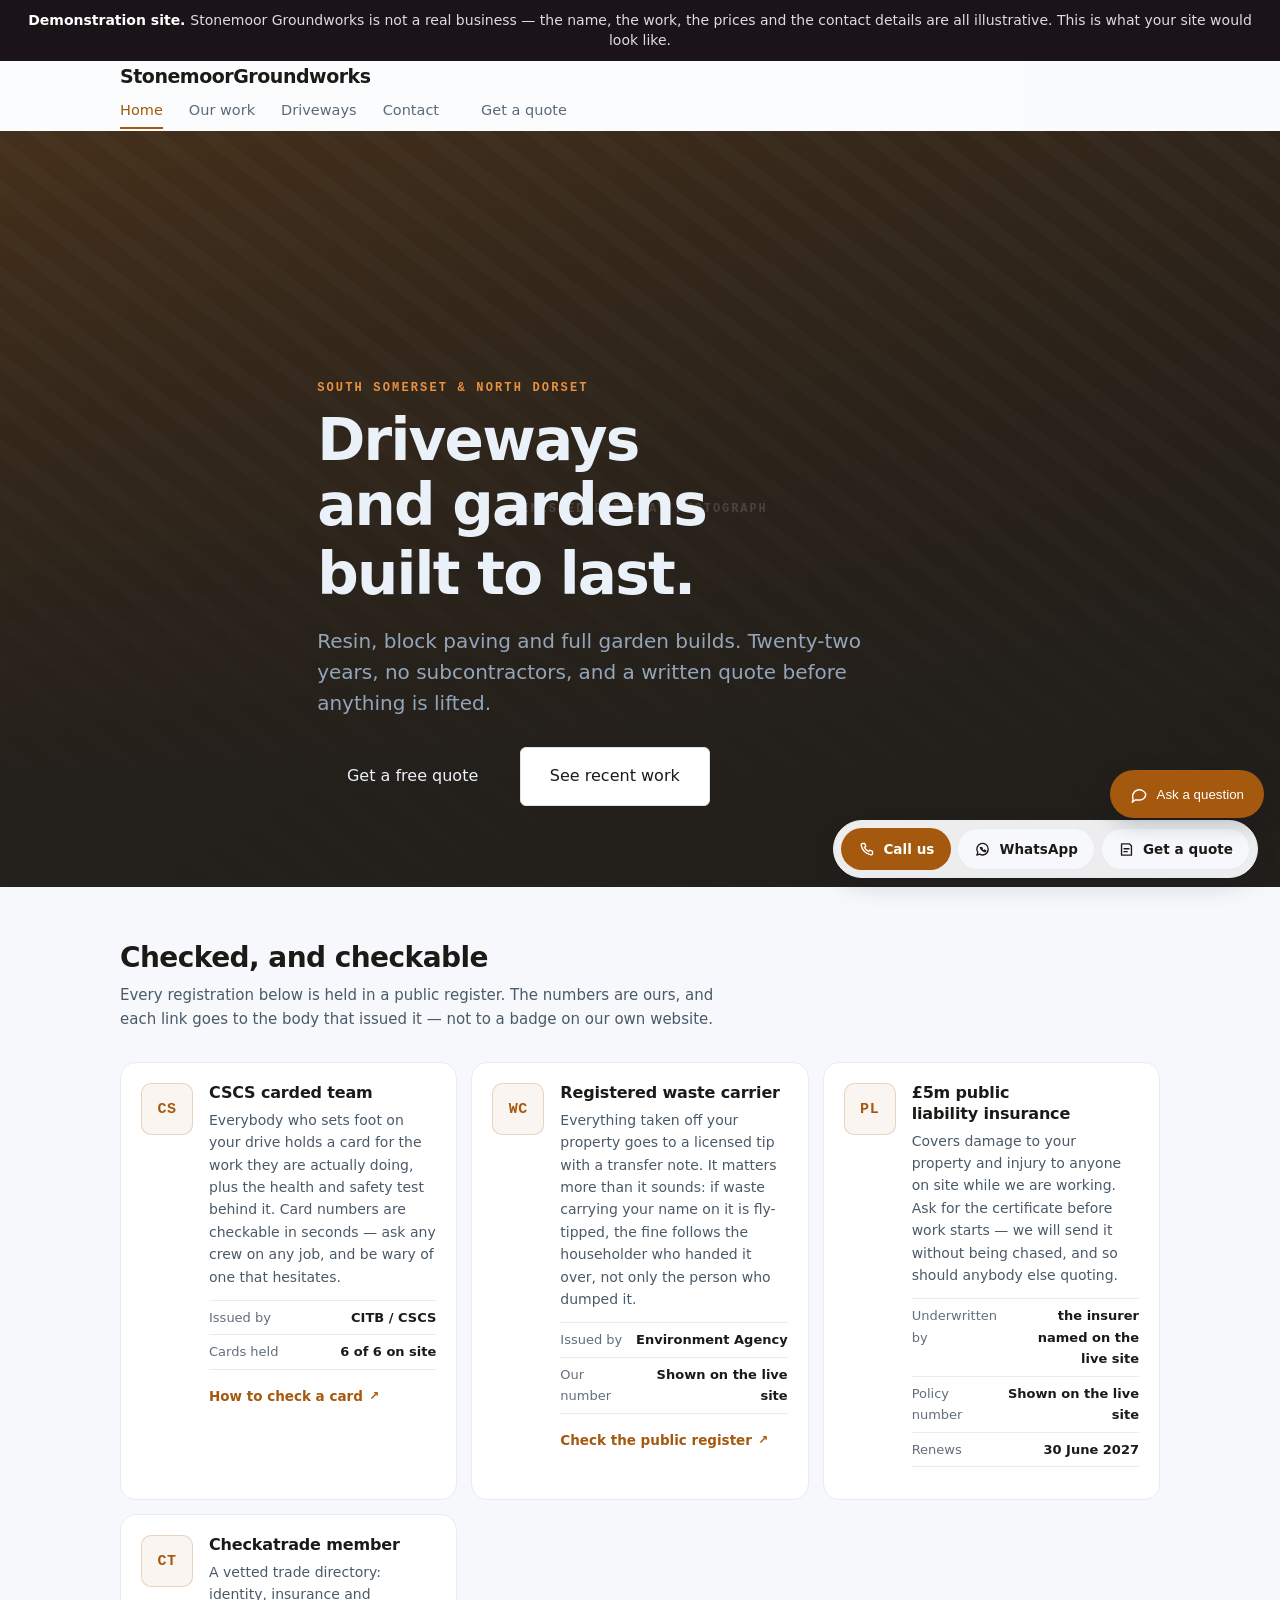
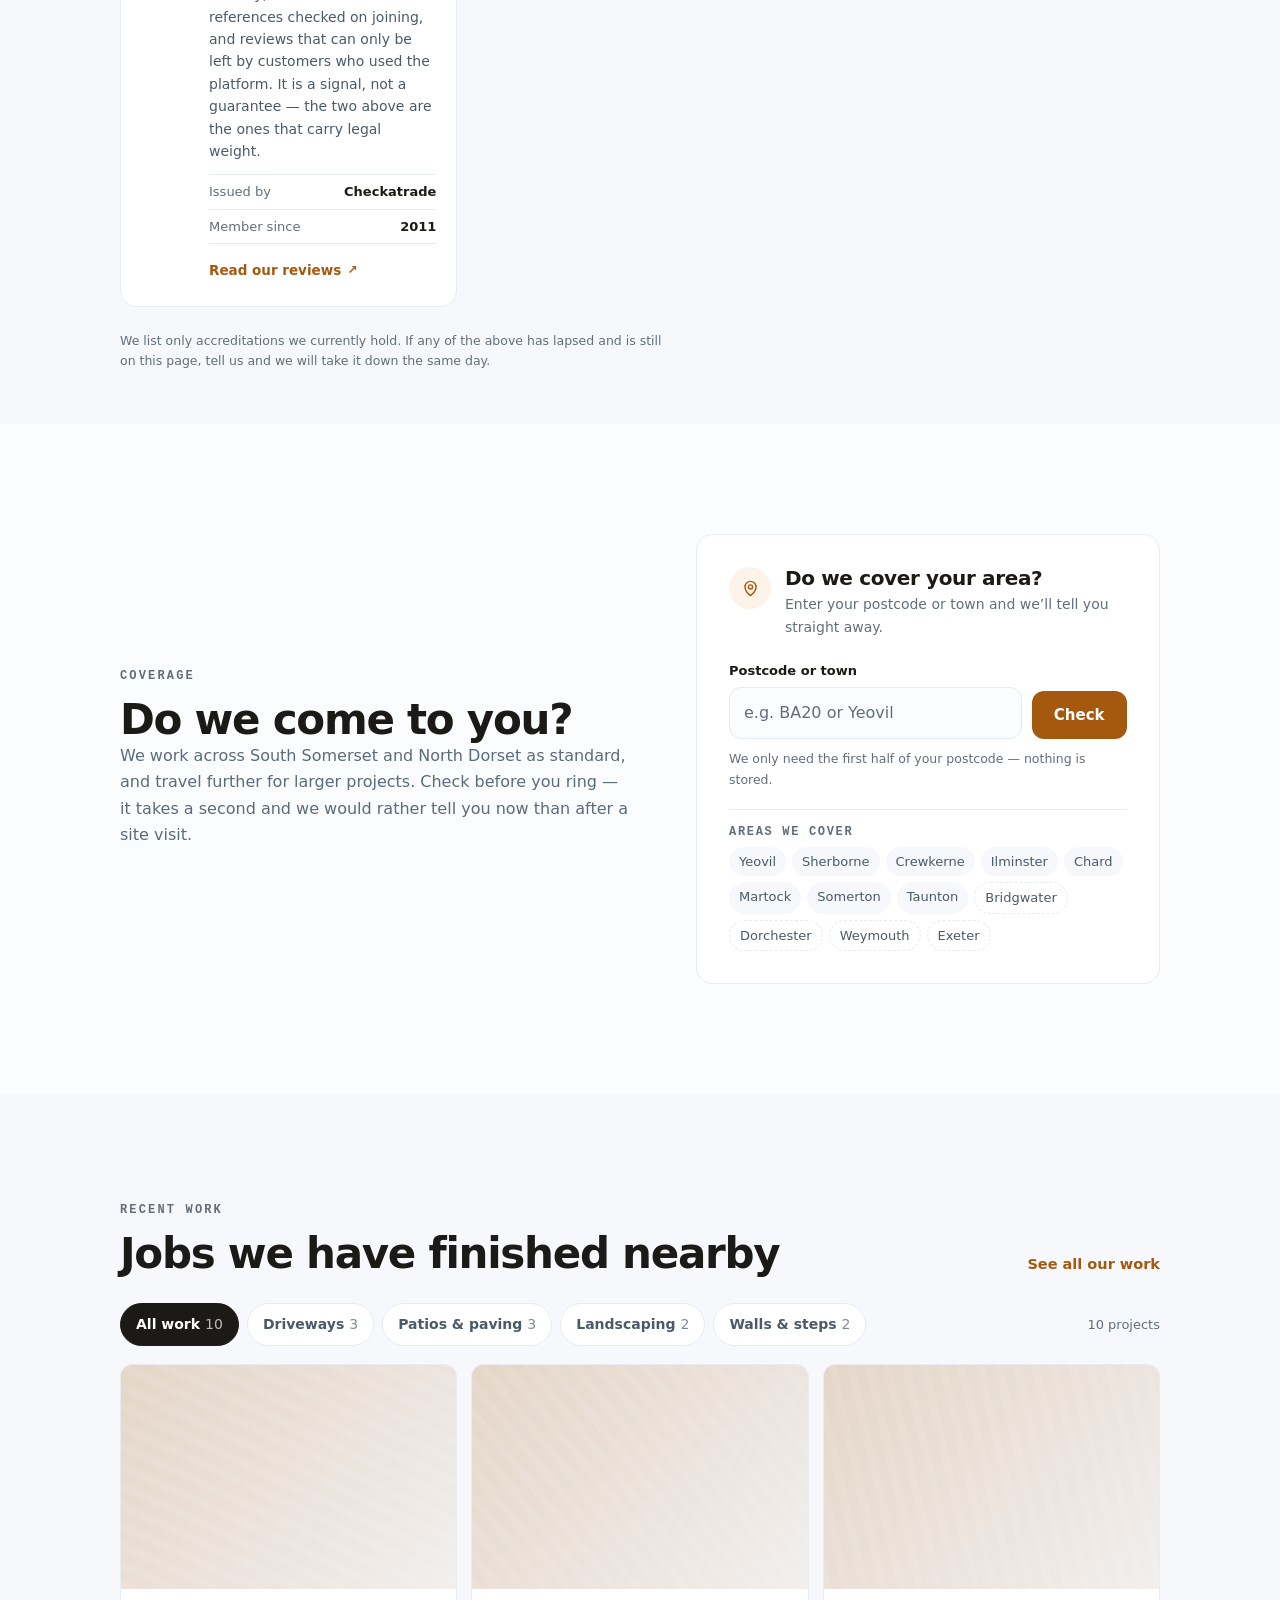
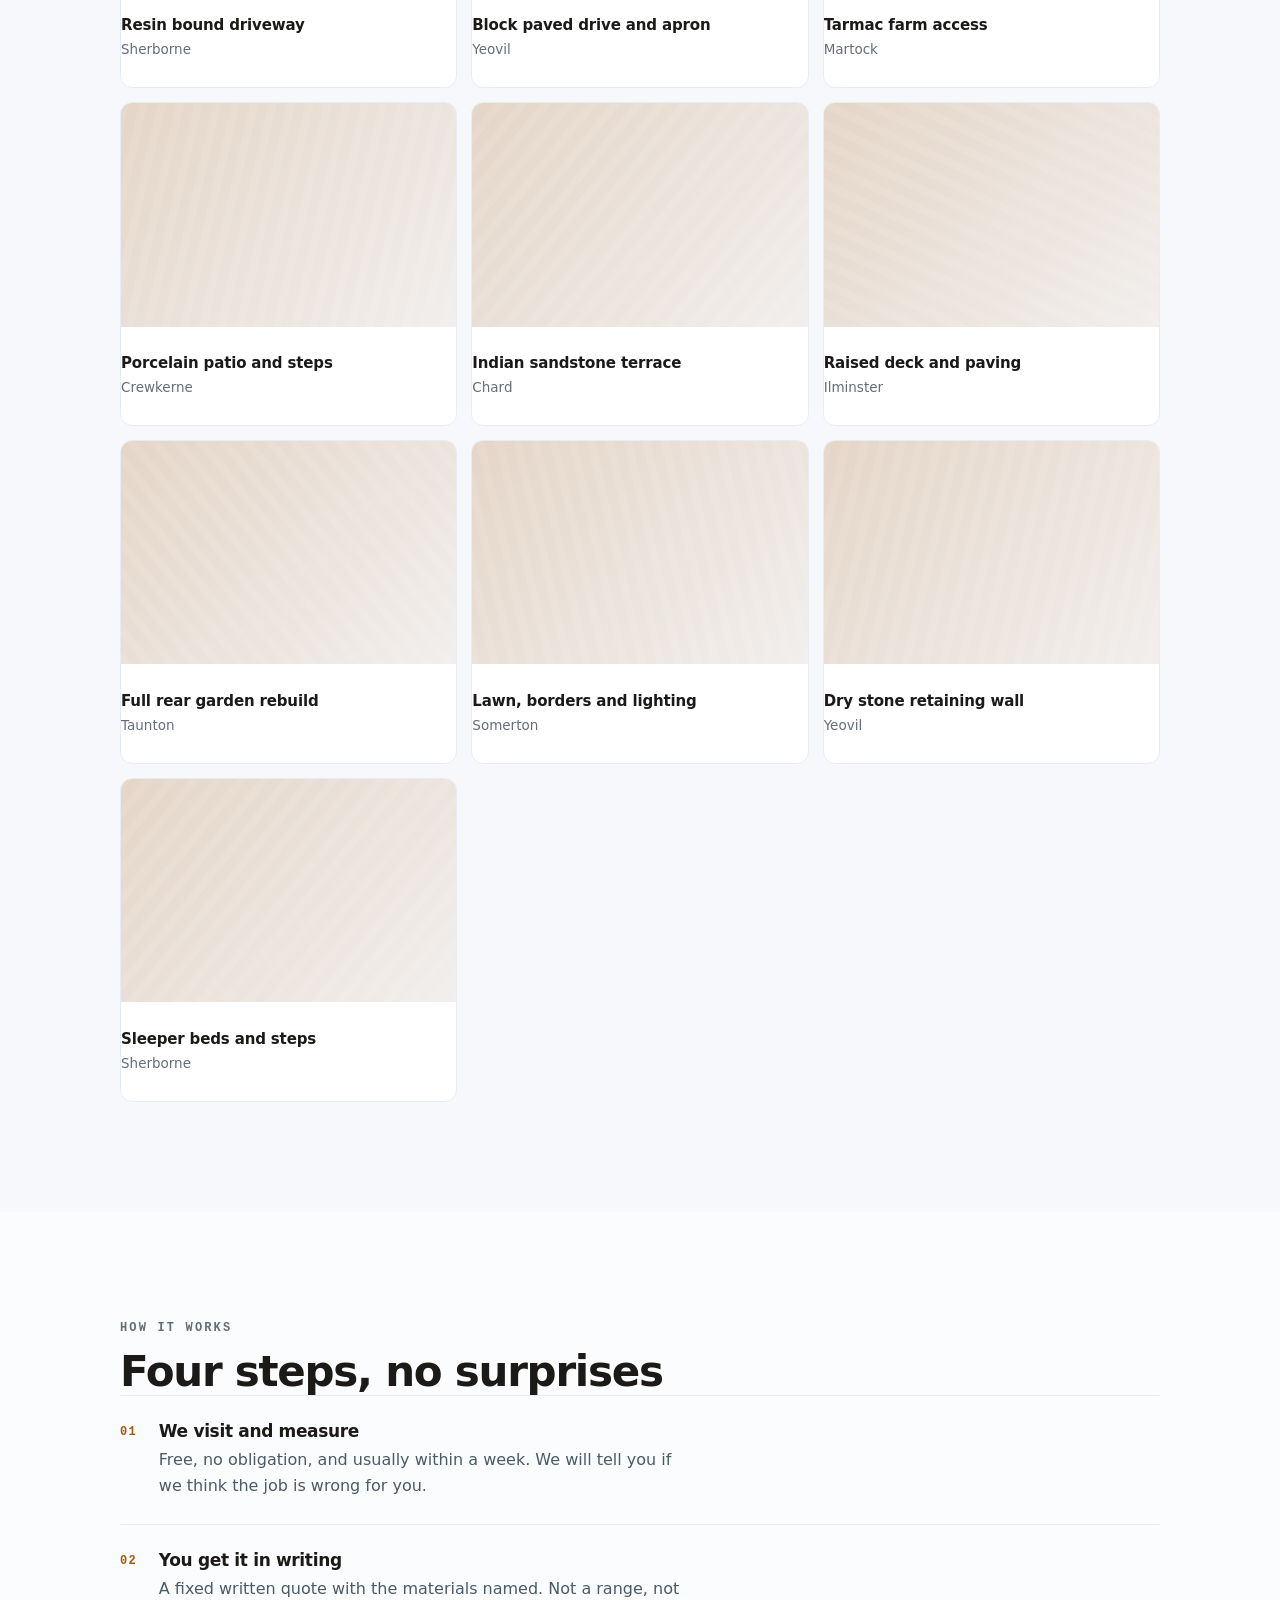
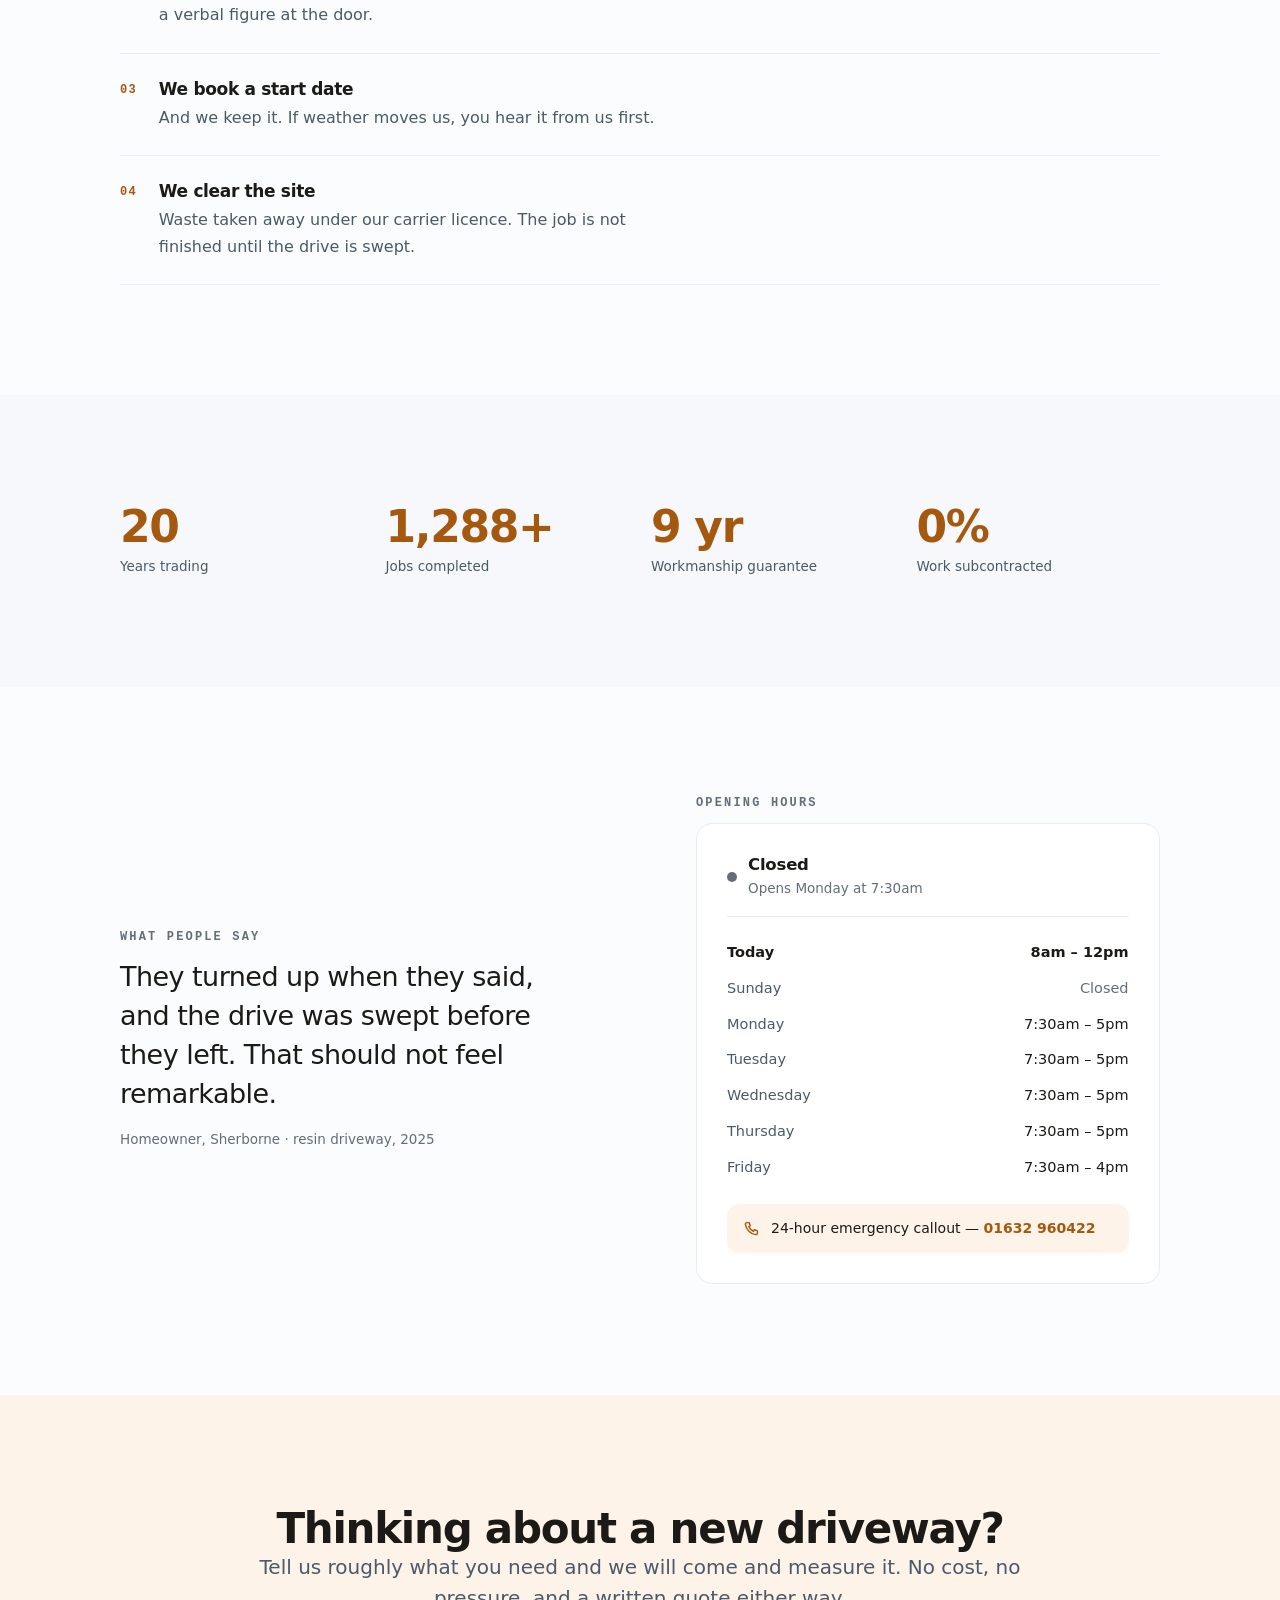
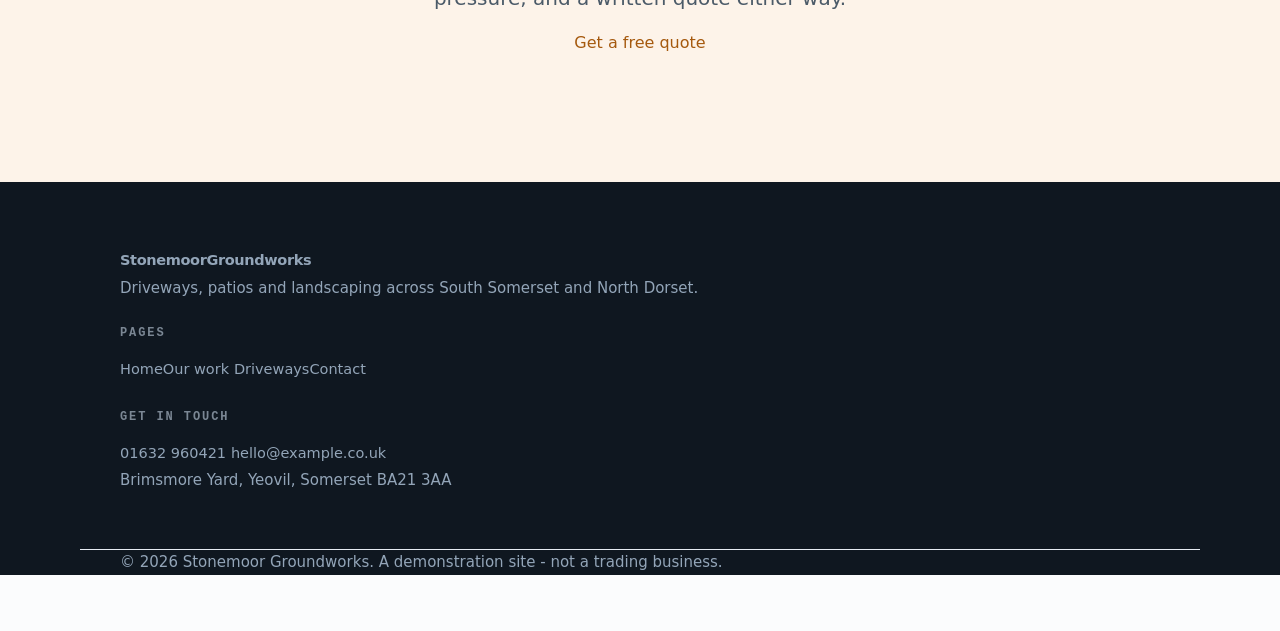
==== site/index.html @ 4e69e104 "Take the library-wide accessibility work: ten components and the chassis" ====
<!doctype html>
<html lang="en-GB">
<head>
<meta charset="utf-8">
<meta name="viewport" content="width=device-width,initial-scale=1">
<title>Stonemoor Groundworks — Driveways, patios and landscaping in Yeovil</title>
<meta name="description" content="Resin, block paving and full garden builds across South Somerset and North Dorset. Free written quotes, no obligation.">
<link rel="stylesheet" href="assets/tokens.css">
<link rel="stylesheet" href="assets/site.css">
<link rel="stylesheet" href="trade.css">
<link rel="stylesheet" href="assets/brand.css">
</head>
<body>
<aside aria-label="About this site" style="background:#1A1418;color:#fff;padding:10px 16px;font:600 14px/1.45 system-ui,sans-serif;text-align:center">Demonstration site. <span style="font-weight:400;opacity:.85">Stonemoor Groundworks is not a real business &mdash; the name, the work, the prices and the contact details are all illustrative. This is what your site would look like.</span></aside>
<a class="skip" href="#main">Skip to content</a>

<header class="hdr" id="hdr">
  <div class="wrap row">
    <a class="brand" href="index.html">Stonemoor<span>Groundworks</span></a>
    <nav class="nav" id="nav" aria-label="Main">
      <a href="index.html" aria-current="page">Home</a>
      <a href="work.html">Our work</a>
      <a href="service.html">Driveways</a>
      <a href="contact.html">Contact</a>
      <a class="btn btn-sm" href="service.html#quote">Get a quote</a>
    </nav>
    <button class="burger" id="burger" aria-label="Menu" aria-expanded="false" aria-controls="nav">
      <span></span><span></span>
    </button>
  </div>
</header>

<main id="main" tabindex="-1">

  <!-- ================================================================= -->
  <!-- HERO. A trade sells on proof of work, so the hero carries a real   -->
  <!-- photograph position rather than an abstract graphic - and the      -->
  <!-- first call to action is "do you cover me", because that is the     -->
  <!-- question that actually stops people ringing.                       -->
  <!-- ================================================================= -->
  <section class="hero">
    <div class="hero-media" aria-hidden="true">
      <div class="ph-photo"><span>Finished driveway photograph</span></div>
    </div>
    <div class="wrap inner">
      <p class="eyebrow">South Somerset &amp; North Dorset</p>
      <h1>
        <span class="line"><span style="--d:0ms">Driveways and gardens</span></span>
        <span class="line"><span style="--d:90ms">built to last.</span></span>
      </h1>
      <p class="lede">Resin, block paving and full garden builds. Twenty-two years,
        no subcontractors, and a written quote before anything is lifted.</p>
      <div class="cta">
        <a class="btn" href="service.html#quote">Get a free quote</a>
        <a class="btn btn-ghost" href="work.html">See recent work</a>
      </div>
    </div>
  </section>

  <!-- ==================================================================
       Accreditations. For a £15k job these do more work than any headline.

       This was four unexplained phrases in a slim band under the hero until
       21 Aug 2026 - "Checkatrade vetted / £5m public liability / Waste
       carrier licensed" and nothing else. It looked like proof and carried
       none: no numbers, no registers, and no answer to "so what". It is now
       UI-ACR-001, which gives each claim its issuer, its number and a link
       to the body that could contradict it.
       ================================================================== -->
  <section class="section section-tight section-alt" id="credentials">
    <div class="wrap" data-reveal>
        <!--BEGIN UI-ACR-001-->
<style>
/* UI-ACR-001  Accreditation and certification panel
   ---------------------------------------------------------------------------
   The version of the credential strip that answers "so what".

   UI-LGO-001 is a moving row of logos and stays as it is - it is decoration
   with a job, and under a hero it does that job. This is the other thing: a
   static, explained, checkable list for the page where somebody about to
   spend fifteen thousand pounds is deciding whether to believe you.

   The decisions that make it work:

     - EVERY ENTRY SAYS WHAT THE BADGE ACTUALLY MEANS. "Gas Safe registered"
       means nothing to most people. "Legally required to work on any gas
       appliance - an unregistered fitter is committing an offence, not
       cutting a corner" means something. A credential nobody understands is
       not proof, it is wallpaper;
     - THE REGISTRATION NUMBER IS ON THE PAGE. A number is what makes a claim
       checkable. Without it the visitor has nothing but your word, which is
       the thing they came here to test;
     - THE LINK GOES TO THE ISSUING REGISTER, NOT TO A BADGE. A badge is a
       picture and anyone can save one. A register entry is evidence. Sending
       people to the body that could contradict you is the whole point;
     - NO THIRD-PARTY LOGO ARTWORK SHIPS WITH THIS COMPONENT. Those marks are
       trade marks, licensed to members under brand guidelines and usually
       only for as long as membership lasts. Bundling them in a template
       makes a licensing decision on the client's behalf, which is not ours
       to make. The monogram is a deliberate stand-in at the same size, so
       dropping in the client's own licensed artwork moves nothing;
     - A LAPSED CREDENTIAL REMOVES ITSELF. data-expires is checked on load;
       an entry past its date is taken out of the panel and named in the
       console. Displaying an accreditation you no longer hold is a
       misleading action under CPUT whether or not you meant it, and the
       usual cause is nobody remembering the renewal date, not dishonesty.

   THE RULE THIS SHIPS WITH: a badge goes on only where it is genuinely held.
   Delete any entry the client cannot evidence. There is no version of this
   component that is safe to fill with aspirational memberships.                */

.acr{--acr-accent:var(--brand,#1D69DF);
  container-type:inline-size}

.acr-head{max-width:60ch;margin-bottom:clamp(20px,3vw,30px)}
.acr-head h2{margin:0 0 8px;font-size:clamp(21px,3vw,28px);letter-spacing:-.02em;
  line-height:1.2;text-wrap:balance}
.acr-head p{margin:0;color:var(--ink-60,#5b6a79);font-size:15px}

/* A list, because that is what it is. Screen readers announce the count,
   which is itself information: "four credentials" before hearing any. */
.acr-list{list-style:none;margin:0;padding:0;display:grid;gap:14px;
  grid-template-columns:repeat(auto-fit,minmax(min(100%,320px),1fr))}

.acr-i{display:grid;grid-template-columns:auto minmax(0,1fr);gap:16px;
  /* minmax(0,1fr), not 1fr: a grid track keeps a min-content floor by
     default, so a long unbroken registration number refuses to shrink and
     pushes the card past the edge of a 375px phone. */
  padding:clamp(16px,2.4vw,20px);background:var(--surface,#fff);
  border:1px solid var(--line,#e6ecf3);border-radius:var(--r-lg,16px);min-width:0}

/* The stand-in for the issuing body's mark. Squared, monogrammed, and the
   same 52px box the real artwork will occupy. Replace the whole element with
   an <img width="52" height="52" alt=""> - alt is empty on purpose, the
   heading beside it already names the credential and a screen reader does
   not need to hear it twice. */
.acr-mark{width:52px;height:52px;flex:0 0 auto;border-radius:10px;
  display:grid;place-items:center;
  background:color-mix(in srgb,var(--acr-accent) 6%,transparent);
  color:var(--acr-accent);
  font:650 15px/1 ui-monospace,SFMono-Regular,Consolas,monospace;
  letter-spacing:.04em;border:1px solid color-mix(in srgb,var(--acr-accent) 22%,transparent)}

.acr-body{min-width:0}
.acr-body h3{margin:0 0 5px;font-size:16px;letter-spacing:-.01em;line-height:1.3}
.acr-what{margin:0 0 12px;font-size:14px;line-height:1.6;color:var(--ink-60,#5b6a79)}

.acr-meta{margin:0 0 12px;font-size:13px;border-top:1px solid var(--line,#e6ecf3)}
.acr-meta > div{display:flex;justify-content:space-between;gap:12px;padding:6px 0;
  border-bottom:1px solid var(--line,#e6ecf3)}
.acr-meta dt{margin:0;color:var(--ink-45,#636E7A)}
.acr-meta dd{margin:0;font-weight:600;text-align:right;min-width:0;
  overflow-wrap:anywhere;font-variant-numeric:tabular-nums}

/* 24px minimum target, WCAG 2.2 SC 2.5.8. The inline-text exception does not
   rescue this one: it is a standalone link at the foot of a card, not a link
   inside a sentence. */
.acr-verify{display:inline-flex;align-items:center;gap:6px;min-height:24px;
  padding-block:3px;font-size:13.5px;font-weight:600;color:var(--acr-accent);
  text-decoration:none;border-bottom:1px solid transparent;
  transition:border-color var(--dur-fast,.16s) var(--ease-out,ease)}
.acr-verify:hover{border-bottom-color:currentColor}
.acr-verify:focus-visible{outline:2px solid var(--acr-accent);outline-offset:3px;border-radius:3px}
/* 12px, not the 11px this glyph would like to be: the library floor for
   anything rendered as text is 12px, and a sweep that reports three
   failures forever is a sweep people stop reading. */
.acr-ext{font-size:12px;line-height:1}

.acr-sr{position:absolute;width:1px;height:1px;padding:0;margin:-1px;overflow:hidden;
  clip-path:inset(50%);white-space:nowrap;border:0}

/* The line that keeps the panel honest. It is part of the component, not a
   caption somebody might delete. */
.acr-foot{margin:clamp(18px,2.6vw,24px) 0 0;font-size:12.5px;line-height:1.6;
  color:var(--ink-45,#636E7A);max-width:70ch}

@container (max-width:380px){
  .acr-i{grid-template-columns:minmax(0,1fr);gap:12px}
}
</style>

<section class="acr" aria-labelledby="acr-h">

  <div class="acr-head">
    <h2 id="acr-h">Checked, and checkable</h2>
    <p>Every registration below is held in a public register. The numbers are
       ours, and each link goes to the body that issued it &mdash; not to a badge
       on our own website.</p>
  </div>

  <!-- ===================================================================
       Each <li> is one credential. Delete the ones the client does not
       hold; there is no other correct way to configure this.

       data-expires is the renewal date in YYYY-MM-DD. Past that date the
       entry removes itself and says so in the console.
       =================================================================== -->
  <ul class="acr-list">

    <!-- A COMPETENCE credential. The pattern to copy for whichever one your
         trade turns on: the licence that makes the work legal at all. For a
         heating engineer that is Gas Safe registration - "legally required
         for any work on a gas appliance; an unregistered fitter is committing
         an offence, not cutting a corner". For an electrician it is a Part P
         competent person scheme. Name it, number it, link the register. -->
    <li class="acr-i" data-expires="2027-03-31">
      <div class="acr-mark" aria-hidden="true">CS</div>
      <div class="acr-body">
        <h3>CSCS carded team</h3>
        <p class="acr-what">Everybody who sets foot on your drive holds a card
          for the work they are actually doing, plus the health and safety test
          behind it. Card numbers are checkable in seconds &mdash; ask any crew
          on any job, and be wary of one that hesitates.</p>
        <dl class="acr-meta">
          <div><dt>Issued by</dt><dd>CITB / CSCS</dd></div>
          <div><dt>Cards held</dt><dd>6 of 6 on site</dd></div>
        </dl>
        <a class="acr-verify" href="https://www.cscs.uk.com/"
           target="_blank" rel="noopener noreferrer">How to check a card<span
           class="acr-ext" aria-hidden="true">&#8599;</span><span class="acr-sr"> (opens in a new tab)</span></a>
      </div>
    </li>

    <li class="acr-i" data-expires="2027-01-31">
      <div class="acr-mark" aria-hidden="true">WC</div>
      <div class="acr-body">
        <h3>Registered waste carrier</h3>
        <p class="acr-what">Everything taken off your property goes to a licensed
          tip with a transfer note. It matters more than it sounds: if waste
          carrying your name on it is fly-tipped, the fine follows the householder
          who handed it over, not only the person who dumped it.</p>
        <dl class="acr-meta">
          <div><dt>Issued by</dt><dd>Environment Agency</dd></div>
          <div><dt>Our number</dt><dd>Shown on the live site</dd></div>
        </dl>
        <a class="acr-verify" href="https://environment.data.gov.uk/public-register/view/search-waste-carriers-brokers"
           target="_blank" rel="noopener noreferrer">Check the public register<span
           class="acr-ext" aria-hidden="true">&#8599;</span><span class="acr-sr"> (opens in a new tab)</span></a>
      </div>
    </li>

    <li class="acr-i" data-expires="2027-06-30">
      <div class="acr-mark" aria-hidden="true">PL</div>
      <div class="acr-body">
        <h3>&pound;5m public liability insurance</h3>
        <p class="acr-what">Covers damage to your property and injury to anyone
          on site while we are working. Ask for the certificate before work
          starts &mdash; we will send it without being chased, and so should
          anybody else quoting.</p>
        <dl class="acr-meta">
          <div><dt>Underwritten by</dt><dd>the insurer named on the live site</dd></div>
          <div><dt>Policy number</dt><dd>Shown on the live site</dd></div>
          <div><dt>Renews</dt><dd>30 June 2027</dd></div>
        </dl>
      </div>
    </li>

    <li class="acr-i" data-expires="2027-04-30">
      <div class="acr-mark" aria-hidden="true">CT</div>
      <div class="acr-body">
        <h3>Checkatrade member</h3>
        <p class="acr-what">A vetted trade directory: identity, insurance and
          references checked on joining, and reviews that can only be left by
          customers who used the platform. It is a signal, not a guarantee
          &mdash; the two above are the ones that carry legal weight.</p>
        <dl class="acr-meta">
          <div><dt>Issued by</dt><dd>Checkatrade</dd></div>
          <div><dt>Member since</dt><dd>2011</dd></div>
        </dl>
        <a class="acr-verify" href="https://www.checkatrade.com/"
           target="_blank" rel="noopener noreferrer">Read our reviews<span
           class="acr-ext" aria-hidden="true">&#8599;</span><span class="acr-sr"> (opens in a new tab)</span></a>
      </div>
    </li>

  </ul>

  <p class="acr-foot">We list only accreditations we currently hold. If any of
     the above has lapsed and is still on this page, tell us and we will take it
     down the same day.</p>

</section>

<script>
/* UI-ACR-001 - lapsed-credential sweep.

   Why this exists: the usual way a website ends up claiming an accreditation
   the business no longer holds is not dishonesty, it is that the renewal date
   passed eighteen months ago and nobody looked at the page. It is still a
   misleading action under CPUT, and Trading Standards do not weigh intent.

   String comparison, not Date arithmetic, on purpose. new Date("2027-03-31")
   is parsed as UTC midnight, so west of Greenwich it becomes the 30th and a
   certificate expires a day early. ISO dates compare correctly as text, and
   today's date is built from local parts, so the comparison happens in the
   business's own calendar.

   This is a safety net, not maintenance. With scripting off, every entry
   still renders - which is exactly what a hand-built page does today. The
   real fix is the client telling us when something lapses.                   */
(function () {
  var items = document.querySelectorAll('.acr-i[data-expires]');
  if (!items.length) return;

  var n = new Date();
  var pad = function (v) { return (v < 10 ? '0' : '') + v; };
  var today = n.getFullYear() + '-' + pad(n.getMonth() + 1) + '-' + pad(n.getDate());

  // 60 days ahead, for the warning that arrives before the problem does.
  var s = new Date(n.getFullYear(), n.getMonth(), n.getDate() + 60);
  var soon = s.getFullYear() + '-' + pad(s.getMonth() + 1) + '-' + pad(s.getDate());

  var live = 0;

  Array.prototype.forEach.call(items, function (li) {
    var date = li.getAttribute('data-expires');
    var name = (li.querySelector('h3') || {}).textContent || 'unnamed credential';
    name = name.replace(/\s+/g, ' ').trim();

    if (!/^\d{4}-\d{2}-\d{2}$/.test(date)) {
      console.warn('UI-ACR-001: "' + name + '" has data-expires="' + date +
                   '", which is not YYYY-MM-DD. Left on the page unchecked.');
      live++;
      return;
    }
    if (date < today) {
      li.remove();
      console.warn('UI-ACR-001: "' + name + '" expired on ' + date +
                   ' and has been removed from the panel. Renew it or delete ' +
                   'the entry - do not simply change the date.');
      return;
    }
    if (date < soon) {
      console.warn('UI-ACR-001: "' + name + '" expires on ' + date +
                   ' (within 60 days).');
    }
    live++;
  });

  // An empty panel with a heading over it reads as a broken page, so if
  // nothing survived the sweep the whole section goes.
  if (!live) {
    var sec = document.querySelector('.acr');
    if (sec) sec.hidden = true;
    console.warn('UI-ACR-001: every credential has expired; the panel is hidden.');
  }
})();
</script>

</div>
<!--END UI-ACR-001-->
    </div>
  </section>

  <!-- ================================================================= -->
  <!-- "Do you cover me" - the single most common question a local trade  -->
  <!-- is asked, answered before anyone has to pick up a phone.           -->
  <!-- ================================================================= -->
  <section class="section" id="area">
    <div class="wrap split">
      <div data-reveal>
        <p class="eyebrow">Coverage</p>
        <h2>Do we come to you?</h2>
        <p class="measure">We work across South Somerset and North Dorset as standard,
          and travel further for larger projects. Check before you ring &mdash; it takes
          a second and we would rather tell you now than after a site visit.</p>
      </div>
      <div data-reveal>
        <!--BEGIN IND-PST-001-->
<style>
/* IND-PST-001  Service-area / postcode checker
   Answers the first question anyone asks a local trade: do you come to me.

   The decisions that make it work:

     - IT MATCHES ON THE OUTWARD CODE, never the full postcode. BA20 answers
       the question exactly as well as BA20 1AA, and covers thousands of
       households rather than one. Asking for the full code would be asking
       for personal data to do a job that does not need it;
     - IT ALSO MATCHES TOWN NAMES, because most people cannot recite their
       outward code but every one of them knows where they live;
     - THERE ARE THREE ANSWERS, not two. Covered, covered with a travel
       charge, and outside. A yes/no throws away the case that pays best: a
       trade will cross two counties for a large job and not for a small one;
     - "OUTSIDE" IS NEVER A DEAD END. It names what IS covered nearby and
       still offers a way to ask, because the answer to a big enough job is
       always yes and a bounced visitor is a lost enquiry;
     - VALIDATION IS DELIBERATELY LOOSE. Wrongly rejecting a real postcode is
       far worse than accepting a wrong one and saying "not covered".

   There is no postcode API here on purpose. Lookup services are paid, and
   sending a visitor's postcode to a third party is a data-sharing decision
   the client has not been asked to make. The data below is a local array. */

.psc{background:var(--surface,#fff);border:1px solid var(--line,#e6ecf3);
  border-radius:var(--r-lg,16px);padding:clamp(22px,4vw,32px);position:relative;overflow:hidden}
.psc::before{content:"";position:absolute;inset:-40% -10% auto -10%;height:130px;
  background:radial-gradient(60% 100% at 50% 0,
    color-mix(in srgb,var(--brand,#1D69DF) 10%,transparent),transparent 70%);
  pointer-events:none}

.psc-hd{display:flex;align-items:flex-start;gap:14px;margin:0 0 20px;position:relative}
.psc-hd .ic{flex:0 0 auto;width:42px;height:42px;border-radius:50%;display:grid;place-items:center;
  background:var(--brand-wash,#eef4fd)}
.psc-hd .ic svg{width:19px;height:19px;fill:none;stroke:var(--brand,#1D69DF);stroke-width:1.8;
  stroke-linecap:round;stroke-linejoin:round}
.psc-hd h2{margin:0 0 4px;font-size:20px;font-weight:600;letter-spacing:-.018em}
.psc-hd p{margin:0;font-size:14px;color:var(--ink-45,#636E7A)}

.psc-form{display:flex;gap:10px;flex-wrap:wrap;position:relative}
.psc-form .fld{flex:1 1 200px;min-width:0}
.psc-form label{display:block;font-size:13px;font-weight:600;margin:0 0 6px}
.psc-form input{width:100%;min-width:0;font:inherit;font-size:16px;padding:12px 14px;
  border:1px solid var(--line,#e6ecf3);border-radius:var(--r,10px);background:var(--paper,#fbfcfd);
  color:inherit;text-transform:uppercase}
.psc-form input::placeholder{text-transform:none;color:var(--ink-45,#636E7A)}
.psc-form input:focus-visible{outline:2px solid var(--brand,#1D69DF);outline-offset:2px;
  border-color:var(--brand,#1D69DF)}
.psc-go{align-self:flex-end;font:inherit;font-weight:600;font-size:15px;padding:12px 22px;
  min-height:46px;border:0;border-radius:var(--r,10px);background:var(--brand,#1D69DF);color:#fff;
  cursor:pointer;transition:filter var(--dur-fast,.16s) var(--ease-out,ease)}
.psc-go:hover{filter:brightness(1.08)}
.psc-go:focus-visible{outline:2px solid var(--ink,#0f1720);outline-offset:2px}

.psc-hint{margin:10px 0 0;font-size:12.5px;color:var(--ink-45,#636E7A)}

/* The result. Three states, each with its own colour, icon and next step.
   It is a live region, so a screen reader hears the answer without hunting. */
.psc-out{margin:18px 0 0;position:relative}
.psc-out:empty{display:none}
.psc-res{display:flex;gap:13px;align-items:flex-start;padding:16px 18px;border-radius:var(--r,10px);
  border:1px solid;animation:psc-in var(--dur,.3s) var(--ease-out,ease) both}
@keyframes psc-in{from{opacity:0;transform:translateY(6px)}}
.psc-res .mk{flex:0 0 auto;width:24px;height:24px;border-radius:50%;display:grid;place-items:center;
  margin-top:1px}
.psc-res .mk svg{width:13px;height:13px;fill:none;stroke:#fff;stroke-width:2.4;
  stroke-linecap:round;stroke-linejoin:round}
.psc-res b{display:block;font-size:15.5px;margin:0 0 3px}
.psc-res span{display:block;font-size:14px;line-height:1.55}
.psc-res a{color:inherit;font-weight:600}

.psc-res.yes{background:var(--good-tint,#eaf7ef);border-color:color-mix(in srgb,var(--good,#1f9254) 30%,transparent);
  color:var(--good-ink,#10593E)}
.psc-res.yes .mk{background:var(--good,#1f9254)}
.psc-res.maybe{background:var(--warn-tint,#fdf4e5);border-color:color-mix(in srgb,var(--warn,#b7791f) 32%,transparent);
  color:#6b4708}
.psc-res.maybe .mk{background:var(--warn,#b7791f)}
.psc-res.no{background:var(--paper-alt,#f6f8fb);border-color:var(--line,#e6ecf3);color:var(--ink,#0f1720)}
.psc-res.no .mk{background:var(--ink-45,#636E7A)}

.psc-list{margin:9px 0 0;padding:0;list-style:none;display:flex;flex-wrap:wrap;gap:6px}
.psc-list li{font-size:12.5px;font-weight:600;padding:3px 9px;border-radius:var(--r-pill,999px);
  background:color-mix(in srgb,currentColor 10%,transparent)}

.psc-all{margin:18px 0 0;padding:16px 0 0;border-top:1px solid var(--line,#e6ecf3);position:relative}
/* 12px, not 11.5px: the library floor for text a visitor actually reads,
   and this is a heading rather than a decorative glyph. */
.psc-all h3{margin:0 0 9px;font:600 12px/1 ui-monospace,SFMono-Regular,Consolas,monospace;
  letter-spacing:.14em;text-transform:uppercase;color:var(--ink-45,#636E7A)}
.psc-all ul{margin:0;padding:0;list-style:none;display:flex;flex-wrap:wrap;gap:6px}
.psc-all li{font-size:13px;padding:4px 10px;border-radius:var(--r-pill,999px);
  background:var(--paper-alt,#f6f8fb);color:var(--ink-60,#5b6a79)}
.psc-all li.ext{background:transparent;border:1px dashed var(--line,#e6ecf3)}

@media (prefers-reduced-motion:reduce){
  .psc-res{animation:none}
  .psc-go{transition:none}
}
</style>

<div class="psc">
  <div class="psc-hd">
    <div class="ic" aria-hidden="true">
      <svg viewBox="0 0 24 24"><path d="M12 21s7-5.6 7-11a7 7 0 1 0-14 0c0 5.4 7 11 7 11Z"/><circle cx="12" cy="10" r="2.6"/></svg>
    </div>
    <div>
      <h2>Do we cover your area?</h2>
      <p>Enter your postcode or town and we&rsquo;ll tell you straight away.</p>
    </div>
  </div>

  <form class="psc-form" id="pscForm" novalidate>
    <div class="fld">
      <label for="pscIn">Postcode or town</label>
      <input id="pscIn" name="area" type="text" autocomplete="postal-code"
             list="pscTowns" placeholder="e.g. BA20 or Yeovil" spellcheck="false">
      <datalist id="pscTowns"></datalist>
    </div>
    <button class="psc-go" type="submit">Check</button>
  </form>
  <p class="psc-hint">We only need the first half of your postcode &mdash; nothing is stored.</p>

  <div class="psc-out" id="pscOut" role="status" aria-live="polite"></div>

  <div class="psc-all">
    <h3>Areas we cover</h3>
    <ul id="pscAll"></ul>
  </div>
</div>

<script>
(function(){
  'use strict';

  /* ------------------------------------------------------------------ *
   * CONFIG - everything industry- and client-specific lives here.       *
   * ------------------------------------------------------------------ *
   * tier 'core'     : covered as standard.
   * tier 'extended' : covered, but with a travel charge or a minimum job.
   *
   * A code may be a full outward code ('BA20', 'TA1') or a bare postcode
   * area ('DT'), which then covers every district in it. Mixing the two is
   * fine and is usually what a real service area looks like.                */

  var AREAS = [
    { town:'Yeovil',       codes:['BA20','BA21','BA22'], tier:'core' },
    { town:'Sherborne',    codes:['DT9'],                tier:'core' },
    { town:'Crewkerne',    codes:['TA18'],               tier:'core' },
    { town:'Ilminster',    codes:['TA19'],               tier:'core' },
    { town:'Chard',        codes:['TA20'],               tier:'core' },
    { town:'Martock',      codes:['TA12'],               tier:'core' },
    { town:'Somerton',     codes:['TA11'],               tier:'core' },
    { town:'Taunton',      codes:['TA1','TA2','TA3'],    tier:'core' },
    { town:'Bridgwater',   codes:['TA5','TA6','TA7'],    tier:'extended' },
    { town:'Dorchester',   codes:['DT1','DT2'],          tier:'extended' },
    { town:'Weymouth',     codes:['DT3','DT4'],          tier:'extended' },
    { town:'Exeter',       codes:['EX1','EX2','EX4'],    tier:'extended' }
  ];

  /* Codes that sit INSIDE a covered area but are not served - a city centre
     with no parking, an island, a zone the insurer will not cover. Checked
     before anything else, because an exclusion that loses to a match is not
     an exclusion. (Carried over from the earlier GEN-003 checker, which had
     this and little else that this one lacked.) */
  var EXCLUDE = [];      /* e.g. ['BA21'] */

  var COPY = {
    /* {town} is substituted. Keep these honest - they are a promise. */
    yes:      { t:'Yes, we cover {town}',
                m:'That is inside our standard working area. No travel charge, and we can usually be with you within a week.' },
    extended: { t:'Yes &mdash; {town} is just outside our core area',
                m:'We do work there. There is a travel charge, and for smaller jobs we may suggest someone closer. Tell us what you need and we will be straight with you.' },
    excluded: { t:'We do not cover {town}',
                m:'That postcode sits inside our area but we do not work there. If you think that is wrong, ask us &mdash; there may be an exception.' },
    no:       { t:'You are outside our usual area',
                m:'We would not want to quote for something we cannot service properly. For larger projects we do travel &mdash; it is worth asking.' },
    unknown:  { t:'That does not look like a postcode',
                m:'Try the first half of your postcode, like BA20, or just type your town.' }
  };

  var ASK_URL = '#contact';   /* where "ask anyway" goes */

  /* ------------------------------------------------------------------ *
   * Matching.                                                           *
   * ------------------------------------------------------------------ */

  /* A UK postcode's inward part is always exactly three characters:
     digit, letter, letter. So if someone pastes a full postcode we can
     take the outward half off the front without needing to understand
     the rest of the format. */
  function outward(raw){
    var s = String(raw || '').toUpperCase().replace(/[^A-Z0-9]/g, '');
    if (s.length > 4 && /\d[A-Z]{2}$/.test(s)) s = s.slice(0, -3);
    return s;
  }

  /* Deliberately loose. One or two letters, a digit, then optionally one
     more digit or letter. It will accept a few things that are not real
     postcodes; that is the right way round, because those simply fall
     through to "not covered" while a stricter test would reject real ones. */
  function looksLikeCode(s){ return /^[A-Z]{1,2}\d[A-Z\d]?$/.test(s); }

  function lettersOf(s){ var m = /^[A-Z]{1,2}/.exec(s); return m ? m[0] : ''; }

  /* The trap here: prefix matching is WRONG for postcodes. 'TA1' is not a
     prefix of 'TA18' in any meaningful sense - they are different districts
     twenty miles apart. So a configured code matches exactly, and only a
     bare postcode AREA with no digits ('DT') matches by prefix. */
  function codeMatches(code, input){
    if (/^[A-Z]{1,2}$/.test(code)) return lettersOf(input) === code;
    return code === input;
  }

  function findByCode(input){
    for (var i = 0; i < AREAS.length; i++){
      for (var j = 0; j < AREAS[i].codes.length; j++){
        if (codeMatches(AREAS[i].codes[j], input)) return AREAS[i];
      }
    }
    return null;
  }

  function findByTown(raw){
    var q = String(raw || '').trim().toLowerCase();
    if (q.length < 3) return null;
    for (var i = 0; i < AREAS.length; i++){
      if (AREAS[i].town.toLowerCase().indexOf(q) === 0) return AREAS[i];
    }
    for (var k = 0; k < AREAS.length; k++){
      if (AREAS[k].town.toLowerCase().indexOf(q) > -1) return AREAS[k];
    }
    return null;
  }

  /* When we do not cover them, say what we DO cover near them. Sharing the
     postcode area's letters is a crude proximity test, but it is the only
     honest one available without coordinates, and it is right often enough
     to be useful: someone in BA14 is told about the BA towns we work in. */
  function nearby(input){
    var L = lettersOf(input), out = [];
    if (!L) return out;
    for (var i = 0; i < AREAS.length; i++){
      for (var j = 0; j < AREAS[i].codes.length; j++){
        if (lettersOf(AREAS[i].codes[j]) === L){ out.push(AREAS[i].town); break; }
      }
    }
    return out;
  }

  /* ------------------------------------------------------------------ *
   * Rendering.                                                          *
   * ------------------------------------------------------------------ */

  var form = document.getElementById('pscForm');
  var input = document.getElementById('pscIn');
  var out = document.getElementById('pscOut');
  if (!form || !input || !out) return;

  var TICK = '<svg viewBox="0 0 24 24"><path d="m4 12 5.5 5.5L20 7"/></svg>';
  var BANG = '<svg viewBox="0 0 24 24"><path d="M12 6v8"/><path d="M12 18h.01"/></svg>';

  function esc(s){
    return String(s).replace(/[&<>"]/g, function(c){
      return { '&':'&amp;', '<':'&lt;', '>':'&gt;', '"':'&quot;' }[c];
    });
  }

  function show(kind, town, extra){
    var c = COPY[kind];
    var cls = kind === 'yes' ? 'yes' : (kind === 'extended' ? 'maybe' : 'no');
    var mark = (kind === 'yes' || kind === 'extended') ? TICK : BANG;
    out.innerHTML =
      '<div class="psc-res ' + cls + '">' +
        '<span class="mk" aria-hidden="true">' + mark + '</span>' +
        '<span><b>' + c.t.replace('{town}', esc(town || '')) + '</b>' +
          '<span>' + c.m + '</span>' + (extra || '') +
        '</span>' +
      '</div>';
  }

  function check(){
    var raw = input.value;
    if (!String(raw).trim()){ out.innerHTML = ''; return; }

    var code = outward(raw);

    /* Town names first when the input is clearly not a code, so "Chard"
       is not mangled into a postcode guess. */
    if (!looksLikeCode(code)){
      var byTown = findByTown(raw);
      if (byTown) return show(byTown.tier === 'core' ? 'yes' : 'extended', byTown.town);
      return show('unknown', '');
    }

    for (var x = 0; x < EXCLUDE.length; x++){
      if (EXCLUDE[x] === code) return show('excluded', code);
    }

    var hit = findByCode(code);
    if (hit) return show(hit.tier === 'core' ? 'yes' : 'extended', hit.town);

    var near = nearby(code);
    var extra = '';
    if (near.length){
      extra = '<ul class="psc-list">' + near.slice(0, 5).map(function(t){
        return '<li>' + esc(t) + '</li>';
      }).join('') + '</ul>';
    }
    extra += '<span style="margin-top:9px"><a href="' + ASK_URL + '">Ask us anyway &rarr;</a></span>';
    show('no', '', extra);
  }

  form.addEventListener('submit', function(e){ e.preventDefault(); check(); });

  /* Clear a stale answer the moment they start editing, so the green tick
     never sits under a postcode it does not belong to. */
  input.addEventListener('input', function(){ out.innerHTML = ''; });

  /* The town list and the "areas we cover" strip are both generated from
     AREAS, so they cannot fall out of step with what the checker believes. */
  (function paint(){
    var dl = document.getElementById('pscTowns');
    var all = document.getElementById('pscAll');
    var i;
    if (dl){
      for (i = 0; i < AREAS.length; i++){
        var o = document.createElement('option');
        o.value = AREAS[i].town;
        dl.appendChild(o);
      }
    }
    if (all){
      for (i = 0; i < AREAS.length; i++){
        var li = document.createElement('li');
        li.textContent = AREAS[i].town;
        if (AREAS[i].tier !== 'core'){
          li.className = 'ext';
          li.title = 'Covered, travel charge may apply';
        }
        all.appendChild(li);
      }
    }
  })();
})();
</script>

</div>
<!--END IND-PST-001-->
      </div>
    </div>
  </section>

  <!-- Recent work. For this trade the gallery IS the sales pitch, so a -->
  <!-- teaser sits on the home page and the full set has its own page.  -->
  <section class="section section-alt" id="work">
    <div class="wrap">
      <div class="section-head" data-reveal>
        <div>
          <p class="eyebrow">Recent work</p>
          <h2>Jobs we have finished nearby</h2>
        </div>
        <a class="arrow-link" href="work.html">See all our work</a>
      </div>
      <div data-reveal>
        <!--BEGIN IND-GAL-001-->
<style>
/* IND-GAL-001  Filterable project gallery
   For a landscaper, a roofer or a kitchen fitter this is not a section of
   the website - it IS the website. Everything else is throat-clearing.

   The decisions that make it work:

     - EVERY TILE CARRIES THE JOB TYPE AND THE PLACE AS REAL TEXT. "Resin
       driveway, Sherborne" written on the page is the local SEO. An alt
       attribute is a caption for a picture; a heading is a page about a
       thing. Trades sites lose this constantly by shipping a bare grid of
       photographs with filenames like IMG_4471.jpg;
     - THE FILTER LIVES IN THE URL. #work=driveways can be sent to a
       customer, linked from an ad, or bookmarked. A filter that only exists
       in memory cannot be shared, which is most of its value gone;
     - COUNTS ARE ON THE CHIPS. "Driveways (14)" tells a visitor whether the
       filter is worth pressing before they press it;
     - CHIPS ARE BUTTONS WITH aria-pressed, not styled divs, so the toggle
       state is announced rather than merely coloured;
     - FILTERING HIDES, IT DOES NOT REBUILD. Nothing is removed from the DOM,
       so there is no re-layout thrash, no lost focus, and no flash of an
       empty grid between states;
     - THERE IS AN EMPTY STATE, because a filter combination that matches
       nothing otherwise reads as a broken page.

   NO PHOTOGRAPHS ARE SHIPPED WITH THIS COMPONENT. Licensing is the hard rule
   in this library and stock imagery is exactly where it goes wrong. The
   tiles below are CSS, deliberately abstract, and sized to the real aspect
   ratio so the layout does not move when real pictures replace them. Swap
   in <img> with width and height ATTRIBUTES set - see SYS-IMG-001 - or the
   page will shift as each one loads.

   Enlarging is UI-LBX-001's job. Each tile is already an anchor pointing at
   the full-size file; point it at the lightbox instead and the two compose. */

.gal{position:relative;min-width:0}

.gal-bar{display:flex;flex-wrap:wrap;gap:8px;margin:0 0 18px;align-items:center}
.gal-chip{font:inherit;font-size:14px;font-weight:600;padding:9px 15px;min-height:40px;
  border:1px solid var(--line,#e6ecf3);border-radius:var(--r-pill,999px);
  background:var(--surface,#fff);color:var(--ink-60,#5b6a79);cursor:pointer;
  transition:border-color var(--dur-fast,.16s) var(--ease-out,ease),
             background var(--dur-fast,.16s) var(--ease-out,ease),
             color var(--dur-fast,.16s) var(--ease-out,ease)}
.gal-chip .n{font-weight:400;opacity:.7;margin-left:5px;font-variant-numeric:tabular-nums}
.gal-chip:hover{border-color:var(--ink-35,#9aa8b6)}
.gal-chip[aria-pressed="true"]{background:var(--ink,#0f1720);border-color:var(--ink,#0f1720);color:#fff}
.gal-chip:focus-visible{outline:2px solid var(--brand,#1D69DF);outline-offset:2px}

.gal-count{margin-left:auto;font-size:13px;color:var(--ink-45,#636E7A);
  font-variant-numeric:tabular-nums}

.gal-grid{display:grid;gap:14px;
  grid-template-columns:repeat(auto-fill,minmax(min(100%,250px),1fr));margin:0;padding:0;
  list-style:none}
.gal-grid > li{min-width:0}

.gal-t{display:block;text-decoration:none;color:inherit;border-radius:var(--r,10px);
  overflow:hidden;background:var(--surface,#fff);border:1px solid var(--line,#e6ecf3);
  height:100%;transition:transform var(--dur-fast,.18s) var(--ease-out,ease),
                         box-shadow var(--dur-fast,.18s) var(--ease-out,ease)}
.gal-t:hover{transform:translateY(-3px);box-shadow:0 14px 28px -18px rgba(16,32,48,.55)}
.gal-t:focus-visible{outline:2px solid var(--brand,#1D69DF);outline-offset:2px}

/* The placeholder. 3:2, which is what a phone camera held sideways gives you,
   so real photographs drop in without the grid moving. */
.gal-ph{aspect-ratio:3/2;width:100%;display:block;position:relative;overflow:hidden;
  background:linear-gradient(135deg,
    color-mix(in srgb,var(--brand,#1D69DF) 22%,var(--paper-alt,#f6f8fb)),
    color-mix(in srgb,var(--brand,#1D69DF) 6%,var(--paper-alt,#f6f8fb)))}
.gal-ph::after{content:"";position:absolute;inset:0;opacity:.5;
  background-image:repeating-linear-gradient(var(--a,45deg),
    rgba(255,255,255,.16) 0 8px, transparent 8px 18px)}
.gal-t img{display:block;width:100%;height:auto;aspect-ratio:3/2;object-fit:cover}

.gal-cap{padding:13px 15px 15px}
.gal-cap b{display:block;font-size:15px;font-weight:600;letter-spacing:-.01em;line-height:1.35}
.gal-cap span{display:block;font-size:13.5px;color:var(--ink-45,#636E7A);margin-top:3px}

.gal-none{margin:0;padding:44px 20px;text-align:center;border:1px dashed var(--line,#e6ecf3);
  border-radius:var(--r,10px);color:var(--ink-45,#636E7A);font-size:14.5px}
.gal-none button{font:inherit;font-weight:700;background:none;border:0;padding:0;
  color:var(--brand,#1D69DF);cursor:pointer;text-decoration:underline}

@media (prefers-reduced-motion:reduce){
  .gal-t,.gal-chip{transition:none}
  .gal-t:hover{transform:none}
}
</style>

<div class="gal" id="gal">
  <div class="gal-bar" id="galBar" role="group" aria-label="Filter projects"></div>
  <ul class="gal-grid" id="galGrid"></ul>
  <p class="gal-none" id="galNone" hidden>
    Nothing in that category yet.
    <button type="button" id="galReset">Show everything</button>
  </p>
</div>

<script>
(function(){
  'use strict';

  /* ------------------------------------------------------------------ *
   * CONFIG - the only part that changes between one trade and another.  *
   * ------------------------------------------------------------------ *
   * cat   : must match a key in CATS.
   * title : what the job was. Write it the way a customer would search.
   * place : the town. This is the half that earns the local ranking.
   * img   : optional. Leave it out and the CSS placeholder is used.       */

  var CATS = {
    driveways:   'Driveways',
    patios:      'Patios & paving',
    landscaping: 'Landscaping',
    walls:       'Walls & steps'
  };

  var PROJECTS = [
    { cat:'driveways',   title:'Resin bound driveway',        place:'Sherborne' },
    { cat:'driveways',   title:'Block paved drive and apron', place:'Yeovil' },
    { cat:'driveways',   title:'Tarmac farm access',          place:'Martock' },
    { cat:'patios',      title:'Porcelain patio and steps',   place:'Crewkerne' },
    { cat:'patios',      title:'Indian sandstone terrace',    place:'Chard' },
    { cat:'patios',      title:'Raised deck and paving',      place:'Ilminster' },
    { cat:'landscaping', title:'Full rear garden rebuild',    place:'Taunton' },
    { cat:'landscaping', title:'Lawn, borders and lighting',  place:'Somerton' },
    { cat:'walls',       title:'Dry stone retaining wall',    place:'Yeovil' },
    { cat:'walls',       title:'Sleeper beds and steps',      place:'Sherborne' }
  ];

  var HASH_KEY = 'work';        /* #work=driveways */

  /* ------------------------------------------------------------------ */

  var bar  = document.getElementById('galBar');
  var grid = document.getElementById('galGrid');
  var none = document.getElementById('galNone');
  var reset = document.getElementById('galReset');
  if (!bar || !grid) return;

  var counts = { all: PROJECTS.length };
  PROJECTS.forEach(function(p){ counts[p.cat] = (counts[p.cat] || 0) + 1; });

  /* Tiles. Built once; filtering only ever toggles [hidden] from here on. */
  PROJECTS.forEach(function(p, i){
    var li = document.createElement('li');
    li.setAttribute('data-cat', p.cat);

    var a = document.createElement('a');
    a.className = 'gal-t';
    a.href = p.img || '#';
    /* The accessible name says the whole thing, because "image 4" is what a
       screen reader otherwise announces for a gallery of a firm's best work. */
    a.setAttribute('aria-label', p.title + ', ' + p.place + ' — view larger');

    if (p.img){
      var im = document.createElement('img');
      im.src = p.img; im.alt = p.title + ', ' + p.place;
      im.loading = 'lazy'; im.decoding = 'async';
      im.width = 600; im.height = 400;
      a.appendChild(im);
    } else {
      var ph = document.createElement('span');
      ph.className = 'gal-ph';
      ph.style.setProperty('--a', (25 + (i % 5) * 26) + 'deg');
      ph.setAttribute('aria-hidden', 'true');
      a.appendChild(ph);
    }

    var cap = document.createElement('span');
    cap.className = 'gal-cap';
    var b = document.createElement('b'); b.textContent = p.title;
    var s = document.createElement('span'); s.textContent = p.place;
    cap.appendChild(b); cap.appendChild(s);
    a.appendChild(cap);

    li.appendChild(a);
    grid.appendChild(li);
  });

  /* Chips, generated from CATS so a new category cannot be added to the
     data and forgotten in the toolbar. */
  var keys = ['all'].concat(Object.keys(CATS));
  keys.forEach(function(k){
    var btn = document.createElement('button');
    btn.type = 'button';
    btn.className = 'gal-chip';
    btn.setAttribute('data-cat', k);
    btn.setAttribute('aria-pressed', 'false');
    btn.innerHTML = (k === 'all' ? 'All work' : CATS[k]) +
                    '<span class="n">' + (counts[k] || 0) + '</span>';
    btn.addEventListener('click', function(){ apply(k, true); });
    bar.appendChild(btn);
  });

  var live = document.createElement('span');
  live.className = 'gal-count';
  live.setAttribute('role', 'status');
  live.setAttribute('aria-live', 'polite');
  bar.appendChild(live);

  function apply(cat, push){
    if (cat !== 'all' && !CATS[cat]) cat = 'all';
    var shown = 0;
    [].forEach.call(grid.children, function(li){
      var hit = cat === 'all' || li.getAttribute('data-cat') === cat;
      li.hidden = !hit;
      if (hit) shown++;
    });
    [].forEach.call(bar.querySelectorAll('.gal-chip'), function(c){
      c.setAttribute('aria-pressed', c.getAttribute('data-cat') === cat ? 'true' : 'false');
    });
    live.textContent = shown + (shown === 1 ? ' project' : ' projects');
    if (none) none.hidden = shown !== 0;

    if (push){
      var h = cat === 'all' ? ' ' : '#' + HASH_KEY + '=' + cat;
      if (history.replaceState) history.replaceState(null, '', h);
      else location.hash = cat === 'all' ? '' : HASH_KEY + '=' + cat;
    }
  }

  function fromHash(){
    var m = new RegExp('[#&]' + HASH_KEY + '=([^&]+)').exec(location.hash || '');
    return m ? decodeURIComponent(m[1]) : 'all';
  }

  if (reset) reset.addEventListener('click', function(){ apply('all', true); });
  window.addEventListener('hashchange', function(){ apply(fromHash(), false); });

  apply(fromHash(), false);
})();
</script>

</div>
<!--END IND-GAL-001-->
      </div>
    </div>
  </section>

  <!-- Process. Removes the fear of the unknown, which is what stops a -->
  <!-- homeowner committing to five figures of building work.          -->
  <section class="section">
    <div class="wrap">
      <div data-reveal>
        <p class="eyebrow">How it works</p>
        <h2>Four steps, no surprises</h2>
      </div>
      <div class="steps" data-reveal>
        <div class="step"><span class="n"></span>
          <div><h3>We visit and measure</h3>
          <p>Free, no obligation, and usually within a week. We will tell you if
             we think the job is wrong for you.</p></div></div>
        <div class="step"><span class="n"></span>
          <div><h3>You get it in writing</h3>
          <p>A fixed written quote with the materials named. Not a range, not a
             verbal figure at the door.</p></div></div>
        <div class="step"><span class="n"></span>
          <div><h3>We book a start date</h3>
          <p>And we keep it. If weather moves us, you hear it from us first.</p></div></div>
        <div class="step"><span class="n"></span>
          <div><h3>We clear the site</h3>
          <p>Waste taken away under our carrier licence. The job is not finished
             until the drive is swept.</p></div></div>
      </div>
    </div>
  </section>

  <!-- Numbers. Only ones a customer can check or feel. -->
  <section class="section section-alt">
    <div class="wrap stats" data-reveal>
      <div class="stat"><b data-count="22">0</b><span>Years trading</span></div>
      <div class="stat"><b data-count="1400" data-suffix="+">0</b><span>Jobs completed</span></div>
      <div class="stat"><b data-count="10" data-suffix=" yr">0</b><span>Workmanship guarantee</span></div>
      <div class="stat"><b data-count="0" data-suffix="%">0</b><span>Work subcontracted</span></div>
    </div>
  </section>

  <section class="section">
    <div class="wrap split">
      <div data-reveal>
        <p class="eyebrow">What people say</p>
        <blockquote class="quote">They turned up when they said, and the drive was
          swept before they left. That should not feel remarkable.</blockquote>
        <p class="attrib">Homeowner, Sherborne &middot; resin driveway, 2025</p>
      </div>
      <div data-reveal>
        <p class="eyebrow">Opening hours</p>
        <!--BEGIN IND-HRS-001-->
<style>
/* IND-HRS-001  Opening hours with an open-now state
   Answers "are they open" and, for an emergency trade, "will anyone actually
   answer at eleven at night".

   The decisions that make it work:

     - IT IS COMPUTED IN THE BUSINESS'S TIMEZONE, not the visitor's. A phone
       set to Madrid looking at a Somerset roofer must not be told they are
       shut at 5.30pm. Intl.DateTimeFormat with an explicit timeZone gives
       the business's own wall clock, and British Summer Time then handles
       itself with no date arithmetic anywhere in this file;
     - IT SAYS WHAT HAPPENS NEXT. "Closed" is half an answer. "Closed - opens
       Monday at 8am" is the whole one, and it is the difference between a
       visitor waiting and a visitor leaving;
     - BANK HOLIDAYS ARE DATED OVERRIDES. A plain Monday-to-Friday table
       cheerfully claims to be open at 9am on Boxing Day, which is precisely
       the morning somebody reads it. Overrides win over the weekday table,
       and an empty override means closed all day;
     - OVERNIGHT AND SPLIT DAYS BOTH WORK. 22:00-06:00 crosses midnight;
       09:00-13:00 plus 14:00-17:00 is a lunch closure. Both are common and
       both break naive implementations;
     - THE EMERGENCY LINE REPLACES "CLOSED" where one is configured, because
       for a leak or a lockout the out-of-hours number is the only thing on
       the page that matters.

   It re-checks on a timer and when the tab is brought back, so a page left
   open across 5pm does not keep insisting the office is open. */

.hrs{background:var(--surface,#fff);border:1px solid var(--line,#e6ecf3);
  border-radius:var(--r-lg,16px);padding:clamp(22px,4vw,30px);position:relative;overflow:hidden}

.hrs-now{display:flex;align-items:center;gap:11px;margin:0 0 18px;padding:0 0 16px;
  border-bottom:1px solid var(--line,#e6ecf3)}
.hrs-dot{flex:0 0 auto;width:10px;height:10px;border-radius:50%;position:relative;
  background:var(--ink-45,#636E7A)}
.hrs-dot::after{content:"";position:absolute;inset:-5px;border-radius:50%;
  border:2px solid currentColor;opacity:0}
.hrs[data-state="open"] .hrs-dot{background:var(--good,#1f9254);color:var(--good-ink,#10593E)}
.hrs[data-state="open"] .hrs-dot::after{animation:hrs-ping 2.4s ease-out infinite}
.hrs[data-state="soon"] .hrs-dot{background:var(--warn,#b7791f)}
@keyframes hrs-ping{0%{opacity:.55;transform:scale(.7)}70%,100%{opacity:0;transform:scale(1.5)}}

.hrs-txt b{display:block;font-size:16.5px;font-weight:600;letter-spacing:-.012em;line-height:1.3}
.hrs-txt span{display:block;font-size:13.5px;color:var(--ink-45,#636E7A);margin-top:2px}
.hrs[data-state="open"] .hrs-txt b{color:var(--good-ink,#10593E)}

.hrs-tbl{margin:0;font-size:14.5px}
.hrs-tbl > div{display:flex;justify-content:space-between;gap:16px;align-items:baseline;
  padding:6px 0}
.hrs-tbl dt{margin:0;color:var(--ink-60,#5b6a79)}
.hrs-tbl dd{margin:0;text-align:right;font-variant-numeric:tabular-nums;min-width:0}
.hrs-tbl .today dt,.hrs-tbl .today dd{font-weight:700;color:var(--ink,#0f1720)}
.hrs-tbl .shut dd{color:var(--ink-45,#636E7A)}
.hrs-tbl .ovr dd::after{content:" \00b7 bank holiday";font-size:12px;font-weight:400;
  color:var(--ink-45,#636E7A)}

.hrs-em{margin:18px 0 0;padding:13px 15px;border-radius:var(--r,10px);
  background:var(--brand-wash,#eef4fd);display:flex;gap:11px;align-items:center;
  font-size:14px}
.hrs-em svg{flex:0 0 auto;width:18px;height:18px;fill:none;stroke:var(--brand,#1D69DF);
  stroke-width:1.9;stroke-linecap:round;stroke-linejoin:round}
.hrs-em a{color:var(--brand,#1D69DF);font-weight:700;text-decoration:none}
.hrs-em a:hover{text-decoration:underline}

@media (prefers-reduced-motion:reduce){
  .hrs-dot::after{animation:none}
}
</style>

<div class="hrs" id="hrs">
  <div class="hrs-now">
    <span class="hrs-dot" aria-hidden="true"></span>
    <div class="hrs-txt" role="status" aria-live="polite">
      <b id="hrsState">&nbsp;</b>
      <span id="hrsNext"></span>
    </div>
  </div>
  <dl class="hrs-tbl" id="hrsTbl"></dl>
  <div class="hrs-em" id="hrsEm" hidden>
    <svg viewBox="0 0 24 24" aria-hidden="true"><path d="M6.5 3.5h3l1.5 4-2 1.3a12 12 0 0 0 6.2 6.2l1.3-2 4 1.5v3a2 2 0 0 1-2.2 2A16.5 16.5 0 0 1 4.5 5.7 2 2 0 0 1 6.5 3.5Z"/></svg>
    <span id="hrsEmTxt"></span>
  </div>
</div>

<script>
(function(){
  'use strict';

  /* ------------------------------------------------------------------ *
   * CONFIG                                                              *
   * ------------------------------------------------------------------ */

  var TZ = "Europe/London";        /* the BUSINESS's timezone, never the visitor's */

  /* Each day is a list of [open, close] spans. Empty means closed.
     Two spans is a lunch closure. A close earlier than its open crosses
     midnight, so ['22:00','06:00'] is a genuine overnight shift.        */
  var HOURS = {
  "1": [
    [
      "07:30",
      "17:00"
    ]
  ],
  "2": [
    [
      "07:30",
      "17:00"
    ]
  ],
  "3": [
    [
      "07:30",
      "17:00"
    ]
  ],
  "4": [
    [
      "07:30",
      "17:00"
    ]
  ],
  "5": [
    [
      "07:30",
      "16:00"
    ]
  ],
  "6": [
    [
      "08:00",
      "12:00"
    ]
  ],
  "0": []
};

  /* Dated overrides beat the table above. An empty array is "closed all day".
     Keep these current - an out-of-date list is worse than none, because it
     is trusted. Dates are YYYY-MM-DD in the business's own timezone.       */
  var OVERRIDES = {
  "2026-12-25": [],
  "2026-12-26": [],
  "2027-01-01": [],
  "2027-08-30": []
};

  /* Set to null if there is no out-of-hours cover. Do not invent one:
     an emergency number that rings out is worse than no number at all. */
  var EMERGENCY = { label: '24-hour emergency callout', tel: '+441632960422',
                    display: '01632 960422' };

  /* ------------------------------------------------------------------ *
   * Clock                                                               *
   * ------------------------------------------------------------------ */

  var DAYS = ['Sunday','Monday','Tuesday','Wednesday','Thursday','Friday','Saturday'];
  var IDX = { Sun:0, Mon:1, Tue:2, Wed:3, Thu:4, Fri:5, Sat:6 };

  /* A pinned clock, for previewing and for tests. Put data-now="2026-12-25T10:00"
     on the .hrs element and every calculation below runs as if it were that
     moment - which is how you show a client what their page says on Boxing
     Day without waiting for Boxing Day. Absent, it is simply the real clock. */
  function clock(){
    var el = document.getElementById('hrs');
    var pin = el && el.getAttribute('data-now');
    if (pin){
      var d = new Date(pin);
      if (!isNaN(d.getTime())) return d;
    }
    return new Date();
  }

  /* Reads the wall clock in TZ. Everything downstream works in plain
     numbers from here, so there is no timezone arithmetic to get wrong. */
  function wall(when){
    var parts = {};
    try {
      new Intl.DateTimeFormat('en-GB', {
        timeZone: TZ, weekday: 'short', year: 'numeric', month: '2-digit',
        day: '2-digit', hour: '2-digit', minute: '2-digit', hour12: false
      }).formatToParts(when).forEach(function(p){ parts[p.type] = p.value; });
    } catch (e){ return null; }
    var h = parseInt(parts.hour, 10);
    if (h === 24) h = 0;                     /* some engines emit 24 at midnight */
    return {
      dow: IDX[parts.weekday],
      date: parts.year + '-' + parts.month + '-' + parts.day,
      mins: h * 60 + parseInt(parts.minute, 10)
    };
  }

  function toMins(hhmm){
    var b = hhmm.split(':');
    return parseInt(b[0], 10) * 60 + parseInt(b[1], 10);
  }

  function pretty(mins){
    var h = Math.floor(mins / 60) % 24, m = mins % 60;
    var ap = h < 12 ? 'am' : 'pm';
    var hh = h % 12; if (hh === 0) hh = 12;
    return hh + (m ? ':' + (m < 10 ? '0' + m : m) : '') + ap;
  }

  /* Spans for a given wall-clock day, overrides winning. */
  function spansFor(dateStr, dow){
    if (Object.prototype.hasOwnProperty.call(OVERRIDES, dateStr)) return OVERRIDES[dateStr];
    return HOURS[dow] || [];
  }

  function addDays(dateStr, n){
    var b = dateStr.split('-');
    var d = new Date(Date.UTC(+b[0], +b[1] - 1, +b[2]));
    d.setUTCDate(d.getUTCDate() + n);
    var mm = d.getUTCMonth() + 1, dd = d.getUTCDate();
    return { date: d.getUTCFullYear() + '-' + (mm < 10 ? '0' + mm : mm) + '-' + (dd < 10 ? '0' + dd : dd),
             dow: d.getUTCDay() };
  }

  /* ------------------------------------------------------------------ *
   * State                                                               *
   * ------------------------------------------------------------------ */

  function evaluate(){
    var now = wall(clock());
    if (!now) return { state: 'unknown' };

    /* Open right now? Check today's spans, and yesterday's overnight tail. */
    var today = spansFor(now.date, now.dow);
    var i, s, e;
    for (i = 0; i < today.length; i++){
      s = toMins(today[i][0]); e = toMins(today[i][1]);
      if (e > s){ if (now.mins >= s && now.mins < e) return { state:'open', until:e }; }
      else if (now.mins >= s) return { state:'open', until:e + 1440 };   /* runs past midnight */
    }
    var yd = addDays(now.date, -1);
    var ydSpans = spansFor(yd.date, yd.dow);
    for (i = 0; i < ydSpans.length; i++){
      s = toMins(ydSpans[i][0]); e = toMins(ydSpans[i][1]);
      if (e <= s && now.mins < e) return { state:'open', until:e };       /* tail of last night */
    }

    /* Shut. Find the next opening within a week. */
    for (i = 0; i < today.length; i++){
      s = toMins(today[i][0]);
      if (s > now.mins) return { state:'closed', when:'today', at:s };
    }
    for (var d = 1; d <= 7; d++){
      var nx = addDays(now.date, d);
      var sp = spansFor(nx.date, nx.dow);
      if (sp.length){
        return { state:'closed', at: toMins(sp[0][0]),
                 when: d === 1 ? 'tomorrow' : DAYS[nx.dow] };
      }
    }
    return { state:'closed' };
  }

  /* ------------------------------------------------------------------ *
   * Render                                                              *
   * ------------------------------------------------------------------ */

  var root = document.getElementById('hrs');
  var elState = document.getElementById('hrsState');
  var elNext = document.getElementById('hrsNext');
  var elTbl = document.getElementById('hrsTbl');
  var elEm = document.getElementById('hrsEm');
  var elEmTxt = document.getElementById('hrsEmTxt');
  if (!root || !elState) return;

  function spansText(sp){
    if (!sp.length) return 'Closed';
    return sp.map(function(x){ return pretty(toMins(x[0])) + ' – ' + pretty(toMins(x[1])); })
             .join(', ');
  }

  function paintTable(){
    var now = wall(clock());
    if (!now || !elTbl) return;
    elTbl.innerHTML = '';
    for (var d = 0; d < 7; d++){
      var nx = addDays(now.date, d);
      var sp = spansFor(nx.date, nx.dow);
      var row = document.createElement('div');
      row.className = (d === 0 ? 'today ' : '') +
        (sp.length ? '' : 'shut ') +
        (Object.prototype.hasOwnProperty.call(OVERRIDES, nx.date) ? 'ovr' : '');
      var dt = document.createElement('dt');
      dt.textContent = d === 0 ? 'Today' : DAYS[nx.dow];
      var dd = document.createElement('dd');
      dd.textContent = spansText(sp);
      row.appendChild(dt); row.appendChild(dd);
      elTbl.appendChild(row);
    }
  }

  function paint(){
    var r = evaluate();
    root.setAttribute('data-state', r.state);

    if (r.state === 'open'){
      var left = r.until - wall(clock()).mins;
      if (left <= 60){
        root.setAttribute('data-state', 'soon');
        elState.textContent = 'Closing soon';
      } else {
        elState.textContent = 'Open now';
      }
      elNext.textContent = 'Until ' + pretty(r.until);
    } else if (r.state === 'closed' && r.at != null){
      elState.textContent = 'Closed';
      elNext.textContent = 'Opens ' + (r.when === 'today' ? '' : r.when + ' ') +
                           'at ' + pretty(r.at);
    } else {
      elState.textContent = 'Closed';
      elNext.textContent = '';
    }

    /* Out of hours, the emergency line is the only useful thing here. Note
       it keys off whether they are OPEN, not off the data-state attribute -
       "closing soon" is a presentation flag on a business that is still very
       much open, and offering an out-of-hours number to someone who can ring
       the ordinary one for another forty minutes is simply wrong. */
    if (EMERGENCY && elEm){
      var show = r.state !== 'open';
      elEm.hidden = !show;
      if (show){
        elEmTxt.innerHTML = EMERGENCY.label + ' — <a href="tel:' +
          EMERGENCY.tel + '">' + EMERGENCY.display + '</a>';
      }
    }
    paintTable();
  }

  paint();
  setInterval(paint, 60000);
  document.addEventListener('visibilitychange', function(){
    if (!document.hidden) paint();
  });
  /* Back-button restores from the bfcache do not always fire
     visibilitychange, and a page restored an hour later would otherwise sit
     there insisting the office is open. pageshow fires on every restore. */
  window.addEventListener('pageshow', function(){ paint(); });

  /* Structured data, generated from the SAME config, so the page and the
     markup can never drift apart - which is the usual failure here, a site
     that says Saturday 9-1 in text and 9-5 in its schema.

     Google executes JavaScript and will pick this up. Other consumers may
     not, so if the hours are stable it is worth also pasting the printed
     result into the page as a static block. Open the console to copy it. */
  (function ld(){
    var spec = [];
    for (var d = 0; d < 7; d++){
      var sp = HOURS[d] || [];
      for (var i = 0; i < sp.length; i++){
        spec.push({ '@type':'OpeningHoursSpecification',
                    dayOfWeek:'https://schema.org/' + DAYS[d],
                    opens: sp[i][0], closes: sp[i][1] });
      }
    }
    var node = document.createElement('script');
    node.type = 'application/ld+json';
    node.textContent = JSON.stringify({
      '@context':'https://schema.org', '@type':'LocalBusiness',
      name:'Your business name', openingHoursSpecification: spec
    }, null, 2);
    document.head.appendChild(node);
  })();
})();
</script>

</div>
<!--END IND-HRS-001-->
      </div>
    </div>
  </section>

  <section class="section cta-band">
    <div class="wrap center" data-reveal>
      <h2>Thinking about a new driveway?</h2>
      <p class="lede measure center-x">Tell us roughly what you need and we will come
        and measure it. No cost, no pressure, and a written quote either way.</p>
      <a class="btn btn-lg" href="service.html#quote">Get a free quote</a>
    </div>
  </section>

</main>

<footer class="ftr">
  <div class="wrap grid">
    <div>
      <a class="brand" href="index.html">Stonemoor<span>Groundworks</span></a>
      <p>Driveways, patios and landscaping across South Somerset and North Dorset.</p>
    </div>
    <div>
      <h3>Pages</h3>
      <a href="index.html">Home</a><a href="work.html">Our work</a>
      <a href="service.html">Driveways</a><a href="contact.html">Contact</a>
    </div>
    <div>
      <h3>Get in touch</h3>
      <a href="tel:+441632960421">01632 960421</a>
      <a href="mailto:hello@example.co.uk">hello@example.co.uk</a>
      <p>Brimsmore Yard, Yeovil, Somerset BA21 3AA</p>
    </div>
  </div>
  <div class="wrap rule">
    <p>&copy; 2026 Stonemoor Groundworks. A demonstration site - not a trading business.</p>
  </div>
</footer>

<!-- Site-wide: the call bar follows the visitor on every page. -->
<!-- The assistant. It sits beside the sticky call bar on purpose and
     measures it, rather than guessing at its height - both own the bottom-right
     corner and the call button is the one control this site cannot cover. -->
<!--BEGIN UI-ASK-001-->
<style>
/* UI-ASK-001  Site assistant
   ---------------------------------------------------------------------------
   One shell at three power levels. Sell the first to everybody; sell the third
   to whoever will pay for it.

     MODE 1  SCRIPTED. A decision tree of buttons. No API, no backend, no
             request leaves the page, nothing to go wrong and nothing to bill.
             It answers the eight questions every trade is asked and hands off
             to IND-WIZ-001. This is what most clients should get, and saying
             so out loud is a large part of why they trust the rest of it.
     MODE 2  RETRIEVAL. Free text, answered from a local knowledge base by
             keyword overlap. Still no API and still no running cost. It knows
             what it does not know, which is the entire difference between
             useful and embarrassing.
     MODE 3  LLM ADAPTER. A documented seam where the client's own model goes.
             We ship the socket. We never ship the key.

   THE KEY, BECAUSE THIS IS WHERE THESE GO WRONG: there is no safe way to put
   an API key in a website. Anything the browser can read, a visitor can read -
   devtools, view-source, the network tab - and a leaked key is billed to the
   client until somebody notices. So the adapter posts to an endpoint the
   CLIENT owns, and the key lives on that server. If a client wants mode 3
   without a backend, the honest answer is that they want mode 2.

   The rest of the decisions:

     - THE BOT SAYS IT IS A BOT, in the header, permanently, not in a greeting
       that scrolls away. Under the CPUT Regulations a trader must not create
       the false impression of dealing with a person, and a support bot with a
       human name and a photograph is doing exactly that;
     - NOTHING IS STORED. A transcript is personal data under the UK GDPR the
       moment somebody types "my drive at 14 Brimsmore Yard is cracking" - and
       they do. The default here keeps the conversation in a variable that dies
       with the tab: no localStorage, no cookie, no analytics event. Wiring
       mode 3 to a server changes that, so the privacy link and the retention
       line are part of the component rather than something to remember later;
     - THERE IS A HARD FENCE around regulated advice. The refusal check runs
       BEFORE the knowledge base and before the model, so no amount of
       configuration or prompting can route around it. A chatbot on a financial
       adviser's site that answers "should I move my pension" has committed the
       firm to a personal recommendation;
     - MESSAGES ARE BUILT WITH textContent, NEVER innerHTML. In mode 3 the text
       comes from a model, which can be talked into emitting markup, and in
       mode 2 part of it comes from the visitor. One innerHTML here is a
       cross-site scripting hole on every page of the site;
     - IT KNOWS ABOUT IND-ACT-001. Both live in the bottom-right corner, and on
       a phone the sticky call bar owns the bottom of the screen. The launcher
       lifts itself clear rather than landing on top of the call button, which
       is the one control the site cannot afford to cover.                     */

.ask{--ask-accent:var(--brand,#1D69DF);
  /* Cleared by JS when IND-ACT-001 is on the page. Not a guess at its height:
     the bar is measured, because it is 56px on one breakpoint and 64px on
     another and a hardcoded number is wrong on one of them. */
  --ask-lift:0px}

/* ---- launcher ------------------------------------------------------- */
.ask-open{position:fixed;z-index:70;right:16px;
  bottom:calc(16px + var(--ask-lift) + env(safe-area-inset-bottom, 0px));
  display:inline-flex;align-items:center;gap:9px;min-height:48px;padding:12px 20px;
  border:0;border-radius:var(--r-pill,999px);cursor:pointer;
  background:var(--ask-accent);color:#fff;font:650 15px/1 inherit;
  box-shadow:0 6px 22px rgba(15,23,32,.22);
  transition:transform var(--dur-fast,.16s) var(--ease-out,ease)}
.ask-open:hover{transform:translateY(-2px)}
.ask-open:focus-visible{outline:3px solid var(--ask-accent);outline-offset:3px}
.ask-open svg{width:18px;height:18px;fill:none;stroke:currentColor;stroke-width:1.9;
  stroke-linecap:round;stroke-linejoin:round}

/* ---- panel ---------------------------------------------------------- */
.ask-panel{position:fixed;z-index:71;right:16px;
  bottom:calc(16px + var(--ask-lift) + env(safe-area-inset-bottom, 0px));
  width:min(380px,calc(100vw - 32px));
  /* dvh, not vh: on a phone with the browser chrome showing, 100vh is taller
     than the visible viewport and the foot of the panel - which is the input -
     sits under the address bar. */
  max-height:min(560px,calc(100dvh - 32px));
  display:flex;flex-direction:column;overflow:hidden;
  background:var(--surface,#fff);border:1px solid var(--line,#e6ecf3);
  border-radius:var(--r-lg,16px);box-shadow:0 18px 48px rgba(15,23,32,.2)}
.ask-panel[hidden]{display:none}

.ask-hd{display:flex;align-items:flex-start;gap:12px;padding:14px 14px 12px;
  border-bottom:1px solid var(--line,#e6ecf3);flex:0 0 auto}
.ask-hd-t{min-width:0;flex:1 1 auto}
.ask-hd-t b{display:block;font-size:15px;letter-spacing:-.01em}
/* The disclosure. Permanent, in the header, and not a greeting that scrolls
   away after four messages. */
.ask-bot{display:block;font-size:12px;color:var(--ink-45,#636E7A);margin-top:2px}
.ask-x{flex:0 0 auto;width:32px;height:32px;border:0;background:0;cursor:pointer;
  border-radius:8px;color:var(--ink-45,#636E7A);font-size:18px;line-height:1}
.ask-x:hover{background:var(--paper-alt,#f4f6f9);color:var(--ink,#0f1720)}
.ask-x:focus-visible{outline:2px solid var(--ask-accent);outline-offset:2px}

.ask-log{flex:1 1 auto;overflow-y:auto;padding:14px;display:flex;
  flex-direction:column;gap:10px;min-height:0}

.ask-m{max-width:86%;padding:10px 13px;border-radius:14px;font-size:14.5px;
  line-height:1.55;white-space:pre-wrap;overflow-wrap:anywhere}
.ask-m.bot{align-self:flex-start;background:var(--paper-alt,#f4f6f9);
  border-bottom-left-radius:5px}
.ask-m.you{align-self:flex-end;background:var(--ask-accent);color:#fff;
  border-bottom-right-radius:5px}
.ask-m.sys{align-self:stretch;max-width:100%;background:var(--warn-tint,#fdf4e7);
  color:var(--ink,#0f1720);font-size:13px;border-radius:10px}

.ask-more{display:inline-block;margin-top:7px;font-weight:650;font-size:13.5px;
  color:var(--ask-accent);min-height:24px;padding-block:3px}

.ask-chips{display:flex;flex-wrap:wrap;gap:7px;padding:0 14px 12px;flex:0 0 auto}
.ask-chip{font:600 13.5px/1 inherit;padding:9px 13px;min-height:24px;cursor:pointer;
  border:1px solid var(--line-2,#dbe4ee);background:var(--surface,#fff);
  color:var(--ink,#0f1720);border-radius:var(--r-pill,999px);text-align:left}
.ask-chip:hover{border-color:var(--ask-accent);color:var(--ask-accent)}
.ask-chip:focus-visible{outline:2px solid var(--ask-accent);outline-offset:2px}

.ask-form{display:flex;gap:8px;padding:12px 14px;border-top:1px solid var(--line,#e6ecf3);
  flex:0 0 auto}
.ask-form[hidden]{display:none}
.ask-in{flex:1 1 auto;min-width:0;font:15px/1.4 inherit;padding:11px 13px;
  border:1px solid var(--line-2,#dbe4ee);border-radius:var(--r,10px);
  background:var(--paper,#fbfcfd);color:var(--ink,#0f1720)}
.ask-in:focus-visible{outline:2px solid var(--ask-accent);outline-offset:1px;border-color:transparent}
.ask-send{flex:0 0 auto;min-width:44px;min-height:44px;border:0;cursor:pointer;
  border-radius:var(--r,10px);background:var(--ask-accent);color:#fff;font:650 14px/1 inherit}
.ask-send:focus-visible{outline:2px solid var(--ask-accent);outline-offset:2px}

.ask-ft{padding:0 14px 12px;font-size:11.5px;line-height:1.5;color:var(--ink-45,#636E7A);
  flex:0 0 auto}
.ask-ft a{color:inherit}

/* Three dots while a real request is in flight. Modes 1 and 2 never show it:
   they answer instantly, and faking a delay to seem thoughtful is a small lie
   told to somebody in a hurry. */
.ask-wait{display:flex;gap:4px;align-self:flex-start;padding:12px 13px}
.ask-wait i{width:6px;height:6px;border-radius:50%;background:var(--ink-35,#9aa8b6);
  animation:ask-b 1.1s ease-in-out infinite}
.ask-wait i:nth-child(2){animation-delay:.15s}
.ask-wait i:nth-child(3){animation-delay:.3s}
@keyframes ask-b{0%,60%,100%{opacity:.35;transform:translateY(0)}30%{opacity:1;transform:translateY(-3px)}}

.ask-sr{position:absolute;width:1px;height:1px;padding:0;margin:-1px;overflow:hidden;
  clip-path:inset(50%);white-space:nowrap;border:0}

@media (prefers-reduced-motion:reduce){
  .ask-open,.ask-open:hover{transition:none;transform:none}
  .ask-wait i{animation:none}
}
</style>

<!-- The launcher is created by the script, not written here: with scripting
     off there is nothing behind it, and a button that does nothing is worse
     than no button. The panel's markup is real, so it can be read and styled
     without running anything. -->
<div class="ask" id="ask">

  <div class="ask-panel" id="askPanel" role="dialog" aria-modal="false"
       aria-labelledby="askTitle" hidden>

    <div class="ask-hd">
      <div class="ask-hd-t">
        <b id="askTitle">Stonemoor assistant</b>
        <span class="ask-bot">Automated &mdash; you are not talking to a person</span>
      </div>
      <button type="button" class="ask-x" id="askX" aria-label="Close assistant">&#10005;</button>
    </div>

    <!-- role="log" with aria-live="polite": a screen reader hears each new
         message as it arrives without losing the visitor's place, which is
         what "log" means and what a transcript is. -->
    <div class="ask-log" id="askLog" role="log" aria-live="polite" aria-relevant="additions"></div>

    <div class="ask-chips" id="askChips"></div>

    <form class="ask-form" id="askForm" hidden>
      <label class="ask-sr" for="askIn">Ask a question</label>
      <input class="ask-in" id="askIn" type="text" autocomplete="off"
             placeholder="Ask about prices, areas, timings&hellip;">
      <button class="ask-send" type="submit">Send</button>
    </form>

    <p class="ask-ft" id="askFt"></p>
  </div>
</div>

<script>
/* UI-ASK-001 --------------------------------------------------------------
   Configuration first. Everything a client needs to change is in this block;
   nothing below it should need editing to ship a site.                      */

var ASSIST = {
  mode: 1,                       // 1 scripted | 2 retrieval | 3 LLM adapter
  title: 'Stonemoor assistant',
  intro: 'Hello. I can answer the common questions about driveways, ' +
         'coverage and timings. What would you like to know?',

  // Where a conversation ends up. Every branch of the script leads to one of
  // these, because an assistant that answers questions and then leaves the
  // visitor on their own has done half a job.
  handoff: {
    tel:   '+441632960421',
    telLabel: '01632 960421',
    quote: '#quote',
    quoteLabel: 'Get a written quote'
  },

  privacy: '#privacy',

  /* MODE 3 ONLY. The URL of an endpoint THE CLIENT OWNS, which holds the API
     key server-side and talks to the model. Null means unwired, and the
     component says so plainly rather than failing silently.

     Do not put a provider's URL here and do not put a key anywhere in this
     file. A key in client-side code is public: devtools, view-source and the
     network tab all show it, and it is billed to the client until somebody
     notices the invoice. */
  endpoint: null,

  /* Retention, shown in the footer. The default is the honest one for modes
     1 and 2, where nothing leaves the page at all. Change it the moment an
     endpoint is wired, because then it stops being true. */
  retention: 'Nothing you type here is stored or sent anywhere.'
};

/* ---- the fence ----------------------------------------------------------
   Checked BEFORE the knowledge base and before any model, so no amount of
   configuration or prompting reaches past it. Each entry is a topic the
   business must not be answering through a chat window.

   The trade set below is about liability. On a financial adviser's site the
   set is about the FCA perimeter - pension transfers, "should I invest in",
   tax planning - and answering one of those through a bot commits the firm
   to a personal recommendation it has no fact-find behind. Same mechanism,
   different list.                                                           */
/* ---- THE SENSITIVE ROUTE, AND IT RUNS BEFORE EVERYTHING ---------------
   REFUSE below stops the assistant answering things it must not answer.
   This is a different problem and a worse one: somebody has told it
   something that needs a person, and answering at all is the failure.

   "my husband died last week". "I cannot pay my mortgage". "I think I have
   been scammed". "I want to complain." A keyword-matched FAQ answer to any
   of those is close to the worst thing a small business website can do, and
   it is what every assistant without this list does - because the words
   overlap with ordinary entries. "died" hits an estate page. "cannot pay"
   hits a pricing page. The better the knowledge base, the more confidently
   it gets this wrong.

   Generalised from a regulated-sector chat governance pack, but there is
   nothing regulated about the problem: a builder is told "I have lost my job
   and I cannot pay you", and a florist is told about a funeral. Every
   vertical in this library needs this list, which is why the component now
   ships one rather than leaving it to be invented per client.

   FOUR RULES, none of them negotiable:

   1. IT RUNS FIRST. Before REFUSE, before the knowledge base, before any
      model. No configuration and no prompt routes around it.
   2. IT ENDS THE CONVERSATION. No follow-up chips, no "anything else?", no
      returning to the menu. The offer is a person and nothing else.
   3. IT DOES NOT COUNSEL. One sentence of acknowledgement, then the handover.
      An assistant attempting sympathy at length reads as a machine
      performing sympathy, which is worse than being brief.
   4. NOTHING IS STORED OR MEASURED. The transcript already dies with the tab.
      If analytics are added later this is the one path that must never carry
      what was typed - record that a sensitive route fired and its id if you
      must, never the words.

   The crisis entry deliberately carries no charity name. Signposting is a
   content decision with a duty attached: a wrong or dead number is worse
   than none, and the right service differs by nation and by year. Put the
   client's chosen route in before launch, or delete the entry. Do not ship
   the placeholder. */
var SENSITIVE = [
  { id: 'bereavement',
    on: ['died', 'passed away', 'my wife died', 'my husband died', 'bereaved',
         'bereavement', 'funeral', 'he died', 'she died', 'lost my wife',
         'lost my husband', 'lost my mum', 'lost my dad', 'probate'],
    say: 'I am very sorry. This is not something to work through with an ' +
         'assistant, and I would rather not give you a stock answer. Please ' +
         'ring us and speak to somebody - we will take it at whatever pace ' +
         'suits you, and there is no rush from our side.' },

  { id: 'hardship',
    on: ['cannot pay', 'can not pay', 'cant pay', 'struggling to pay', 'behind on',
         'in arrears', 'arrears', 'debt', 'in debt', 'repossession', 'bailiff',
         'lost my job', 'made redundant', 'cannot afford', 'cant afford'],
    say: 'Thank you for telling me. I cannot help with that here, and it is ' +
         'worth speaking to a person sooner rather than later - these things ' +
         'almost always have more options early on than later. Please ring ' +
         'us, and if free independent help would be more use we will say so.' },

  { id: 'fraud',
    on: ['scam', 'scammed', 'fraud', 'defrauded', 'been conned',
         'took my money', 'cloned firm', 'phishing'],
    say: 'Please stop and speak to a person before doing anything else. Do ' +
         'not send any further money, and do not act on instructions from ' +
         'whoever contacted you. Ring us on the number below - and if money ' +
         'has already left your account, tell your bank first, then us.' },

  { id: 'complaint',
    on: ['complain', 'complaint', 'unhappy with', 'want to complain',
         'made a mistake', 'negligent', 'mis-sold', 'mis sold', 'missold'],
    say: 'I am sorry, and a complaint should go to a person rather than ' +
         'through a chat window. We take them seriously and there is a proper ' +
         'process for it. Ring us, or ask for the complaints procedure in ' +
         'writing and we will send it.' },

  { id: 'crisis',
    /* PLACEHOLDER - REPLACE OR DELETE BEFORE LAUNCH. See the note above. */
    on: ['kill myself', 'end my life', 'suicidal', 'suicide', 'self harm',
         'want to die', 'no reason to carry on'],
    say: 'I am sorry you are going through this, and I am not the right thing ' +
         'to be talking to. Please speak to someone who can help properly - ' +
         'Samaritans are on 116 123, free, at any hour. If you are in immediate danger, please call 999.' }
];

var REFUSE = [
  { on: ['structural', 'subsidence', 'crack in my wall', 'wall is cracking',
         'load bearing', 'retaining wall failing'],
    say: 'That one needs eyes on it rather than a chat window — movement in a ' +
         'wall or a foundation can have several causes and guessing at it from a ' +
         'description would not be fair to you. Ring us and we will come and look.' },
  { on: ['asbestos'],
    say: 'Anything involving asbestos has to go to a licensed contractor, and we ' +
         'will not advise on it here. Please speak to us before disturbing it.' },
  { on: ['legal', 'sue', 'solicitor', 'dispute with my neighbour', 'planning permission'],
    say: 'I cannot help with legal or planning questions. For planning, your local ' +
         'authority is the right first call — they will tell you free of charge.' }
];

/* ---- MODE 1: the script -------------------------------------------------
   A decision tree. Every node either says something and offers choices, or
   hands off. Eight questions, which is roughly all a trade is ever asked.  */
var SCRIPT = {
  start: {
    options: [
      { label: 'What does a driveway cost?',  go: 'cost' },
      { label: 'Do you cover my area?',       go: 'area' },
      { label: 'How long does it take?',      go: 'time' },
      { label: 'What guarantee do I get?',    go: 'guarantee' },
      { label: 'Can you fix an existing drive?', go: 'repair' },
      { label: 'I would rather speak to someone', go: 'human' }
    ]
  },
  cost: {
    say: 'It depends on the surface and on what is under it. As a guide, per ' +
         'square metre:\n\n• Resin bound  £70–£110\n' +
         '• Block paving  £60–£95\n• Tarmac  £45–£70\n\n' +
         'A typical two-car drive is 25–60 m². Those are indicative and not a ' +
         'quotation — ground conditions and drainage move the number, sometimes a lot.',
    options: [
      { label: 'Why would the price change?', go: 'costwhy' },
      { label: 'Get a written quote',         go: 'quote' },
      { label: 'Something else',              go: 'start' }
    ]
  },
  costwhy: {
    say: 'Almost always the base. If the existing sub-base is sound we lay over ' +
         'it; if it is breaking up it has to come out, and that is digging, ' +
         'disposal and new stone before anything visible happens. Drainage is the ' +
         'other one — if water runs towards the house it has to be dealt with, ' +
         'and we will tell you that before we start rather than after.',
    options: [
      { label: 'Get a written quote', go: 'quote' },
      { label: 'Something else',      go: 'start' }
    ]
  },
  area: {
    say: 'We work across South Somerset and North Dorset as standard — Yeovil, ' +
         'Sherborne, Crewkerne, Chard, Martock and around. Further out we still ' +
         'come, with a travel charge on smaller jobs. The postcode checker on this ' +
         'page will tell you exactly which of those you are in.',
    options: [
      { label: 'Check my postcode', go: 'areacheck' },
      { label: 'Something else',    go: 'start' }
    ]
  },
  areacheck: {
    say: 'The checker is in the Coverage section of this page — it only needs the ' +
         'first half of your postcode, so BA20 rather than the whole thing.',
    options: [{ label: 'Something else', go: 'start' }]
  },
  time: {
    say: 'A typical two-car drive is three to five working days: a day to dig out, ' +
         'a day for the sub-base, a day to lay, and a day either side for weather. ' +
         'We do not start a job we cannot finish, so if the forecast is against us ' +
         'we will move you rather than leave you with a hole.',
    options: [
      { label: 'Get a written quote', go: 'quote' },
      { label: 'Something else',      go: 'start' }
    ]
  },
  guarantee: {
    say: 'Two of them. Ten years on the base, the sub-base and the drainage, and ' +
         'that one is insurance-backed — it stands whether or not we are still ' +
         'trading. Two years on workmanship above the base, and that one is backed ' +
         'by us rather than by an insurer. Both have their exclusions written down ' +
         'on the driveways page.',
    options: [
      { label: 'Get a written quote', go: 'quote' },
      { label: 'Something else',      go: 'start' }
    ]
  },
  repair: {
    say: 'Often, yes — if the base is sound. If a drive has sunk or is cracking ' +
         'along the line where cars turn, that is usually the base moving, and ' +
         'resurfacing over it buys you two or three years at most. We would rather ' +
         'tell you that at the quote than after.',
    options: [
      { label: 'Get a written quote', go: 'quote' },
      { label: 'Speak to someone',    go: 'human' }
    ]
  },
  quote:  { handoff: 'quote' },
  human:  { handoff: 'tel' }
};

/* ---- MODE 2: the knowledge base -----------------------------------------
   Each entry is the words a real person would use, not the words the business
   would use. "How much" and "cost" and "price" are three ways of asking one
   question and all three have to be in here.                                */
var KB = [
  { on: ['cost', 'price', 'how much', 'expensive', 'quote', 'm2', 'per metre', 'budget'],
    say: 'As a guide: resin bound £70–£110 per m², block paving ' +
         '£60–£95, tarmac £45–£70. A two-car drive is usually ' +
         '25–60 m². Indicative only — the base and the drainage move it.',
    more: { label: 'See the full pricing page', href: '#pricing' } },
  { on: ['area', 'cover', 'come to', 'postcode', 'travel', 'far', 'yeovil',
         'sherborne', 'crewkerne', 'chard', 'taunton'],
    say: 'South Somerset and North Dorset as standard, further out with a travel ' +
         'charge on smaller jobs. The coverage checker takes the first half of a ' +
         'postcode and tells you which.',
    more: { label: 'Check your postcode', href: '#area' } },
  { on: ['how long', 'time', 'days', 'weeks', 'when can you', 'lead time', 'wait'],
    say: 'Three to five working days on site for a typical two-car drive, plus ' +
         'weather. Current lead time to start is around four weeks.' },
  { on: ['guarantee', 'warranty', 'insured', 'insurance', 'covered', 'claim'],
    say: 'Ten years on the base and drainage, insurance-backed. Two years on ' +
         'workmanship, backed by us. Exclusions for both are written down rather ' +
         'than implied.',
    more: { label: 'Read the guarantees', href: '#guarantee' } },
  { on: ['weed', 'moss', 'maintain', 'clean', 'jet wash', 'sealing', 'looking after'],
    say: 'Resin needs almost nothing beyond a brush and the occasional wash. Block ' +
         'paving wants its joints re-sanded every few years, which is a ten-minute ' +
         'job and is what keeps weeds out. Avoid a jet wash on the joints.' },
  { on: ['drainage', 'water', 'puddle', 'flood', 'soakaway', 'permeable', 'suds'],
    say: 'Resin bound over a permeable base drains through, which usually avoids ' +
         'needing planning permission for a front drive. Where the fall runs towards ' +
         'a house we put in a linear drain to a soakaway.' },
  { on: ['accredit', 'checkatrade', 'waste', 'licence', 'license', 'registered', 'cscs'],
    say: 'Registered waste carrier with the Environment Agency, CSCS-carded team, ' +
         '£5m public liability, Checkatrade member since 2011. Every number is ' +
         'on the site and every one of them is checkable.',
    more: { label: 'See the registrations', href: '#credentials' } },
  { on: ['finance', 'pay monthly', 'instalments', 'credit', 'spread the cost'],
    // Deliberate: consumer credit broking is a regulated activity, and a firm
    // that is not authorised must not be arranging it - not even in a chat
    // window, and not even by saying "yes we can sort that".
    say: 'We do not offer finance and we are not authorised to arrange it, so I ' +
         'cannot help there. We can stage payments across the job — that is ' +
         'something to agree in writing at the quote.' }
];

/* ======================================================================== */
/* Nothing below here should need editing to ship a site.                    */
(function () {
  var root  = document.getElementById('ask');
  var panel = document.getElementById('askPanel');
  var log   = document.getElementById('askLog');
  var chips = document.getElementById('askChips');
  var form  = document.getElementById('askForm');
  var input = document.getElementById('askIn');
  var ft    = document.getElementById('askFt');
  if (!root || !panel) return;

  document.getElementById('askTitle').textContent = ASSIST.title;

  /* The launcher is built here rather than written in the markup: with
     scripting off there is nothing behind it, and a button that opens
     nothing is worse than no button at all. */
  var opener = document.createElement('button');
  opener.type = 'button';
  opener.className = 'ask-open';
  opener.setAttribute('aria-expanded', 'false');
  opener.setAttribute('aria-controls', 'askPanel');
  opener.innerHTML = '<svg viewBox="0 0 24 24" aria-hidden="true">' +
    '<path d="M21 12a8 8 0 0 1-8 8H7l-4 3 1.2-4.2A8 8 0 1 1 21 12Z"/></svg>';
  opener.appendChild(document.createTextNode('Ask a question'));
  root.appendChild(opener);

  /* ---- living beside IND-ACT-001 ---------------------------------------
     Both components own the bottom-right corner, and on a phone the sticky
     call bar owns the whole bottom edge. Measure it rather than guessing:
     it is one height under 768px and a floating pill above it, so any
     hardcoded number is wrong at one of the two. */
  var watched = null;

  function lift() {
    /* Look the bar up EVERY time rather than caching it at init. On a real
       page the assistant is inlined above the call bar, so at the moment this
       script first runs the bar is not in the DOM yet - a cached null meant
       a lift of zero and a launcher sitting directly on the call button,
       which is the one control the site cannot afford to cover. Measured on
       both templates before this was caught. */
    var bar = document.querySelector('.iab');
    var h = 0;
    if (bar) {
      var cs = getComputedStyle(bar);
      // The bar is a full-width strip under 768px and a floating pill above
      // it, and it is 58px at one size and 74px at another. Measure it.
      if (cs.display !== 'none' && cs.position === 'fixed') h = bar.offsetHeight + 8;

      if (window.ResizeObserver && watched !== bar) {
        watched = bar;
        new ResizeObserver(lift).observe(bar);
      }
    }
    root.style.setProperty('--ask-lift', h + 'px');
  }

  lift();
  window.addEventListener('resize', lift);
  // Both, and neither is redundant: DOMContentLoaded catches the bar that was
  // still below this script in the document, and load catches a layout that
  // settles late. lift() is idempotent, so running it three times costs
  // nothing and missing it once costs the call button.
  document.addEventListener('DOMContentLoaded', lift);
  window.addEventListener('load', lift);

  /* ---- rendering -------------------------------------------------------
     textContent throughout. In mode 3 this text comes from a model, which
     can be talked into emitting markup; in mode 2 the visitor's own words
     are echoed back. One innerHTML here would be a cross-site scripting
     hole on every page of the site. The single exception is the launcher
     icon above, which is a literal in this file and contains no data. */
  function say(text, who, more) {
    var m = document.createElement('div');
    m.className = 'ask-m ' + (who || 'bot');
    m.appendChild(document.createTextNode(text));
    if (more && more.href) {
      var a = document.createElement('a');
      a.className = 'ask-more';
      a.href = more.href;
      a.textContent = more.label || 'Read more';
      m.appendChild(document.createElement('br'));
      m.appendChild(a);
    }
    log.appendChild(m);
    log.scrollTop = log.scrollHeight;
    return m;
  }

  function offer(options) {
    chips.textContent = '';
    (options || []).forEach(function (o) {
      var b = document.createElement('button');
      b.type = 'button';
      b.className = 'ask-chip';
      b.textContent = o.label;
      b.addEventListener('click', function () {
        say(o.label, 'you');
        chips.textContent = '';
        go(o.go);
      });
      chips.appendChild(b);
    });
  }

  function handoff(kind) {
    var h = ASSIST.handoff;
    if (kind === 'tel') {
      say('Ring the office on ' + h.telLabel + ' — somebody who does the work ' +
          'answers it, not a call centre.', 'bot', { label: h.telLabel, href: 'tel:' + h.tel });
    } else {
      say('The quote form takes about a minute and we come and measure it either way.',
          'bot', { label: h.quoteLabel, href: h.quote });
    }
    offer([{ label: 'Ask something else', go: 'start' }]);
  }

  function go(id) {
    var node = SCRIPT[id];
    if (!node) { go('start'); return; }
    if (node.handoff) { handoff(node.handoff); return; }
    if (node.say) say(node.say, 'bot');
    offer(node.options);
  }

  /* ---- the fence, and the matcher --------------------------------------
     Scoring is deliberately dull: how many of an entry's phrases appear in
     what was typed, longer phrases counting for more so that "how much"
     beats a stray "much". A cleverer scorer would be harder to predict, and
     the failure that matters here is not a slightly worse answer - it is a
     confident answer to a question the entry was not about. */
  function normalise(s) {
    return ' ' + String(s).toLowerCase().replace(/[^a-z0-9£\s]/g, ' ')
      .replace(/\s+/g, ' ').trim() + ' ';
  }

  function score(text, phrases) {
    var t = normalise(text), n = 0;
    phrases.forEach(function (p) {
      if (t.indexOf(' ' + p + ' ') > -1 || t.indexOf(normalise(p).slice(1)) > -1) {
        n += p.indexOf(' ') > -1 ? 3 : 1;
      }
    });
    return n;
  }

  /* Scored the same way as everything else, but checked first and satisfied
     by a single match. Everywhere else here a low score means "probably not
     about that" and the cost of being wrong is a slightly off answer. These
     costs are not symmetric: offering a person to somebody who did not need
     one is a small irritation, and answering a bereavement with a pricing
     page is not. */
  function sensitive(text) {
    for (var i = 0; i < SENSITIVE.length; i++) {
      if (score(text, SENSITIVE[i].on) > 0) return SENSITIVE[i];
    }
    return null;
  }

  function refused(text) {
    for (var i = 0; i < REFUSE.length; i++) {
      if (score(text, REFUSE[i].on) > 0) return REFUSE[i].say;
    }
    return null;
  }

  function lookup(text) {
    var best = null, bestScore = 0;
    KB.forEach(function (e) {
      var s = score(text, e.on);
      if (s > bestScore) { bestScore = s; best = e; }
    });
    return bestScore >= 1 ? best : null;
  }

  function dunno() {
    say('I do not know that one, and I would rather say so than guess. ' +
        'Ring the office on ' + ASSIST.handoff.telLabel + ' and somebody will tell ' +
        'you properly.', 'bot',
        { label: ASSIST.handoff.telLabel, href: 'tel:' + ASSIST.handoff.tel });
  }

  /* ---- mode 3 ----------------------------------------------------------
     A socket. The request goes to the CLIENT's endpoint, which holds the key
     and talks to the model; nothing about a provider is known here. With no
     endpoint configured it says so and drops to mode 2, which is also what
     it does when a wired endpoint is down - the visitor gets the knowledge
     base rather than a dead window. */
  function waiting(on) {
    var w = document.getElementById('askWait');
    if (on && !w) {
      w = document.createElement('div');
      w.className = 'ask-wait'; w.id = 'askWait';
      for (var i = 0; i < 3; i++) w.appendChild(document.createElement('i'));
      w.setAttribute('aria-label', 'Thinking');
      log.appendChild(w); log.scrollTop = log.scrollHeight;
    } else if (!on && w) { w.remove(); }
  }

  function ask3(text) {
    if (!ASSIST.endpoint) {
      say('Mode 3 has no endpoint configured, so there is nothing to ask. ' +
          'Answering from the local knowledge base instead — which is exactly ' +
          'what this does on a real site when the backend is down.', 'sys');
      return ask2(text);
    }
    waiting(true);
    fetch(ASSIST.endpoint, {
      method: 'POST',
      headers: { 'Content-Type': 'application/json' },
      body: JSON.stringify({ question: text })
    }).then(function (r) {
      if (!r.ok) throw new Error('HTTP ' + r.status);
      return r.json();
    }).then(function (data) {
      waiting(false);
      var answer = data && typeof data.answer === 'string' ? data.answer : '';
      if (!answer) throw new Error('empty answer');
      say(answer, 'bot');
    })['catch'](function (e) {
      waiting(false);
      say('The assistant is not reachable at the moment (' + e.message +
          '). Falling back to what this page knows.', 'sys');
      ask2(text);
    });
  }

  function ask2(text) {
    var hit = lookup(text);
    if (hit) say(hit.say, 'bot', hit.more); else dunno();
  }

  function ask(text) {
    /* FIRST - before the fence, before the knowledge base, before the model.
       It clears the chips as well as answering, so the conversation actually
       stops instead of offering "anything else?" under a bereavement. */
    var care = sensitive(text);
    if (care) {
      chips.textContent = '';
      say(care.say, 'bot',
          { label: ASSIST.handoff.telLabel, href: 'tel:' + ASSIST.handoff.tel });
      return;
    }

    var stop = refused(text);
    if (stop) { say(stop, 'bot'); return; }        // before the KB, before the model
    if (ASSIST.mode === 3) ask3(text); else ask2(text);
  }

  form.addEventListener('submit', function (e) {
    e.preventDefault();
    var v = input.value.trim();
    if (!v) return;
    say(v, 'you');
    input.value = '';
    ask(v);
  });

  /* ---- open, close, and where focus goes ------------------------------- */
  function start() {
    log.textContent = '';
    chips.textContent = '';
    say(ASSIST.intro, 'bot');
    if (ASSIST.mode === 1) { form.hidden = true; offer(SCRIPT.start.options); }
    else { form.hidden = false; }
    ft.textContent = '';
    ft.appendChild(document.createTextNode(ASSIST.retention + ' '));
    var a = document.createElement('a');
    a.href = ASSIST.privacy; a.textContent = 'Privacy notice';
    ft.appendChild(a);
  }

  function open() {
    panel.hidden = false;
    opener.setAttribute('aria-expanded', 'true');
    opener.style.display = 'none';
    if (!log.childNodes.length) start();
    (ASSIST.mode === 1 ? (chips.querySelector('button') || panel) : input).focus();
  }

  function close() {
    panel.hidden = true;
    opener.style.display = '';
    opener.setAttribute('aria-expanded', 'false');
    opener.focus();                 // never leave focus on a hidden element
  }

  opener.addEventListener('click', open);
  document.getElementById('askX').addEventListener('click', close);
  document.addEventListener('keydown', function (e) {
    if (e.key === 'Escape' && !panel.hidden) close();
  });

  // Demo only - the mode buttons above the component. Delete with them.
  var btns = document.querySelectorAll('.demo-btns button[data-mode]');
  Array.prototype.forEach.call(btns, function (b) {
    b.addEventListener('click', function () {
      Array.prototype.forEach.call(btns, function (o) {
        o.setAttribute('aria-pressed', o === b ? 'true' : 'false');
      });
      ASSIST.mode = parseInt(b.getAttribute('data-mode'), 10);
      if (!panel.hidden) start(); else log.textContent = '';
    });
  });
})();
</script>

</div>
<!--END UI-ASK-001-->

<!--BEGIN IND-ACT-001-->
<style>
/* IND-ACT-001  Sticky action bar
   Call, WhatsApp and Quote permanently within thumb reach on a phone.

   The decisions that make it work:

     - TWO PRESENTATIONS, ONE COMPONENT. Under 768px it is a full-width bar
       across the foot of the screen, which is where a thumb rests. Above
       768px that would be an intrusion, so it becomes a compact pill in the
       bottom-right corner instead - still there, no longer in the way;
     - THREE ACTIONS, NEVER FOUR. A fourth turns a decision into a toolbar,
       and toolbars get ignored;
     - IT DOES NOT HIDE ON SCROLL. Hiding a call button to reclaim thirty
       pixels defeats the only reason it exists;
     - IT DOES HIDE WHEN A FIELD IS FOCUSED. This is the bug almost every
       version of this component ships with: on Android the keyboard pushes
       the viewport up and a bottom-fixed bar lands directly on top of the
       input being typed into. Focus in, bar out;
     - IT GIVES BACK THE SPACE IT TAKES. A fixed bar covers the foot of the
       page, so the script adds its own height to the body as padding - plus
       env(safe-area-inset-bottom), which is what clears the iPhone home
       indicator. Without that inset the bottom row of a bar sits under the
       gesture area and is genuinely hard to press.

   WhatsApp here is an ordinary wa.me link, not an embed. No script, no pixel,
   nothing loaded from Meta - it is user-initiated outbound navigation like
   any other link, so there is no consent question to answer. Do not swap it
   for the official chat widget without asking; that one does set cookies.

   Targets are 48px. WCAG 2.2 SC 2.5.8 asks for 24; this is a phone, and the
   whole component is a bet on it being pressed. */

.iab{position:fixed;z-index:60;left:0;right:0;bottom:0;
  display:flex;gap:8px;padding:8px 10px;
  padding-bottom:calc(8px + env(safe-area-inset-bottom, 0px));
  background:color-mix(in srgb, var(--surface,#fff) 92%, transparent);
  backdrop-filter:blur(10px);-webkit-backdrop-filter:blur(10px);
  border-top:1px solid var(--line,#e6ecf3);
  transform:translateY(0);
  transition:transform var(--dur,.26s) var(--ease-out,cubic-bezier(.2,.7,.3,1));
  font:16px/1.4 inherit}
.iab[data-hidden="1"]{transform:translateY(110%)}

.iab a{flex:1 1 0;min-width:0;display:flex;flex-direction:column;align-items:center;
  justify-content:center;gap:3px;min-height:48px;padding:6px 4px;
  border-radius:var(--r,10px);text-decoration:none;font-size:12.5px;font-weight:600;
  letter-spacing:.005em;border:1px solid transparent}
.iab a svg{width:20px;height:20px;fill:none;stroke-width:1.9;
  stroke-linecap:round;stroke-linejoin:round}
.iab a:focus-visible{outline:2px solid var(--ink,#0f1720);outline-offset:2px}

.iab .a-call{background:var(--brand,#1D69DF);color:#fff}
.iab .a-call svg{stroke:#fff}
.iab .a-wa{background:var(--paper-alt,#f6f8fb);color:var(--ink,#0f1720);
  border-color:var(--line,#e6ecf3)}
.iab .a-wa svg{stroke:currentColor}
.iab .a-quote{background:var(--paper-alt,#f6f8fb);color:var(--ink,#0f1720);
  border-color:var(--line,#e6ecf3)}
.iab .a-quote svg{stroke:currentColor}

/* Desktop: the same markup, re-laid out as an unobtrusive pill. Labels sit
   beside the icons here because there is room, and the whole thing shrinks
   out of the reading column. */
@media (min-width:768px){
  .iab{left:auto;right:22px;bottom:22px;gap:6px;padding:7px;
    border:1px solid var(--line,#e6ecf3);border-radius:var(--r-pill,999px);
    box-shadow:0 10px 30px -12px rgba(16,32,48,.35)}
  .iab a{flex:0 0 auto;flex-direction:row;gap:8px;padding:0 16px;min-height:42px;
    border-radius:var(--r-pill,999px);font-size:13.5px}
  .iab a svg{width:17px;height:17px}
  .iab[data-hidden="1"]{transform:translateY(0)}
}

@media (prefers-reduced-motion:reduce){
  .iab{transition:none}
}
</style>

<!-- role="complementary" rather than "group": a group is not a landmark, so
     everything in this bar counted as content outside any landmark - 10 axe
     "region" findings on a five-page site, all of them this one element and
     one demo banner. A persistent contact bar is complementary content: it
     is related to the page without being part of it. 11 Sep 2026. -->
<div class="iab" id="iab" role="complementary" aria-label="Contact us">
  <a class="a-call" href="tel:+441632960422">
    <svg viewBox="0 0 24 24" aria-hidden="true"><path d="M6.5 3.5h3l1.5 4-2 1.3a12 12 0 0 0 6.2 6.2l1.3-2 4 1.5v3a2 2 0 0 1-2.2 2A16.5 16.5 0 0 1 4.5 5.7 2 2 0 0 1 6.5 3.5Z"/></svg>
    <span>Call us</span>
  </a>
  <a class="a-wa" href="https://wa.me/441935123456" rel="noopener nofollow" target="_blank">
    <svg viewBox="0 0 24 24" aria-hidden="true"><path d="M20 11.6a8 8 0 0 1-11.9 7L4 20l1.5-4A8 8 0 1 1 20 11.6Z"/><path d="M9 9.4c.5 2.3 2.3 4.1 4.6 4.6l1-1.3 1.8.8v1.4c-2.9.4-6.4-2.6-6.9-5.6h1.4l.8 1.8Z"/></svg>
    <span>WhatsApp</span>
  </a>
  <a class="a-quote" href="#quote">
    <svg viewBox="0 0 24 24" aria-hidden="true"><path d="M5 4h11l3 3v13H5z"/><path d="M8.5 11h7M8.5 15h4.5"/></svg>
    <span>Get a quote</span>
  </a>
</div>

<script>
(function(){
  'use strict';

  var bar = document.getElementById('iab');
  if (!bar) return;

  var MOBILE = '(max-width: 767px)';
  var mq = window.matchMedia ? window.matchMedia(MOBILE) : null;

  /* Give back the space the bar takes, but only in the full-width mobile
     layout - the desktop pill floats in the corner and occludes nothing
     worth reserving a strip for. The safe-area inset is added on top,
     because on a notched iPhone the bar's own padding sits INSIDE the
     gesture area and the page still needs clearing past it. */
  /* Give back the space the bar takes, but only in the full-width mobile
     layout - the desktop pill floats in the corner and occludes nothing
     worth reserving a strip for.

     The page's own bottom padding is re-read every time rather than cached.
     Caching it looks tidier and is quietly wrong: whatever value happened to
     be in force when the component first ran gets treated as the truth for
     the rest of the session, so a layout whose padding changes at a
     breakpoint ends up composed against a stale base. Clearing our own
     inline value first exposes the stylesheet's real number, every time, in
     the same frame - so there is no flash and nothing to go out of date. */
  function reserve(){
    var body = document.body;
    if (!body) return;
    body.style.paddingBottom = '';
    var want = (!mq || mq.matches) ? bar.offsetHeight : 0;
    if (!want) return;                 /* desktop: the page keeps its own padding */
    var base = parseFloat(getComputedStyle(body).paddingBottom) || 0;
    /* env() again on top, because the bar's own padding sits INSIDE the
       iPhone gesture area - the page still needs clearing past it. */
    body.style.paddingBottom = 'calc(' + (base + want) +
      'px + env(safe-area-inset-bottom, 0px))';
  }

  /* The Android keyboard case. When a field takes focus the on-screen
     keyboard raises the visual viewport and a bottom-fixed element lands on
     the field being typed into.

     Focus alone is not proof a keyboard opened - a hardware keyboard, a
     stylus, or a desktop browser all move focus without taking any space -
     so where visualViewport exists we require the viewport to have ACTUALLY
     shrunk. Without that API we fall back to inferring from focus, which is
     the safe way round: hiding a bar that did not need hiding costs nothing,
     leaving it sitting over the field costs the enquiry.

     Hiding is not only a transform. A bar slid off the bottom of the screen
     is still in the tab order and still read aloud, so a keyboard user tabs
     into three links they cannot see. inert removes it from both at once,
     with a tabindex fallback for engines that do not have it yet. */
  function isField(el){
    if (!el || !el.tagName) return false;
    var t = el.tagName.toLowerCase();
    return t === 'input' || t === 'textarea' || t === 'select' || el.isContentEditable;
  }

  function keyboardOpen(){
    if (!isField(document.activeElement)) return false;
    /* The desktop pill sits in a corner and covers no field, so it never
       hides - and must never be made inert, or it becomes unreachable. */
    if (mq && !mq.matches) return false;
    var vv = window.visualViewport;
    if (!vv) return true;
    return vv.height < window.innerHeight * 0.82;
  }

  var links = bar.querySelectorAll('a');
  function sync(){
    var hide = keyboardOpen();
    if (hide) bar.setAttribute('data-hidden', '1');
    else bar.removeAttribute('data-hidden');
    bar.setAttribute('aria-hidden', hide ? 'true' : 'false');
    if ('inert' in bar){
      bar.inert = hide;
    } else {
      for (var i = 0; i < links.length; i++){
        if (hide) links[i].setAttribute('tabindex', '-1');
        else links[i].removeAttribute('tabindex');
      }
    }
  }

  document.addEventListener('focusin', sync);
  document.addEventListener('focusout', function(){
    /* A tick, so moving between two fields does not flash the bar back. */
    setTimeout(sync, 60);
  });
  if (window.visualViewport){
    window.visualViewport.addEventListener('resize', sync, { passive: true });
    window.visualViewport.addEventListener('scroll', sync, { passive: true });
  }
  sync();

  /* Window resize is registered ALWAYS, not merely as a fallback for a
     missing ResizeObserver. Crossing the 768px breakpoint - a tablet turned
     on its side - changes which layout applies without necessarily
     delivering a ResizeObserver entry in time, and the reserved mobile strip
     would then stay behind as a band of dead space under a desktop pill.
     reserve() is idempotent, so having three routes into it is free. */
  window.addEventListener('resize', reserve);
  if (window.ResizeObserver) new ResizeObserver(reserve).observe(bar);
  if (mq){
    if (mq.addEventListener) mq.addEventListener('change', reserve);
    else if (mq.addListener) mq.addListener(reserve);
  }
  /* Measured at three points, because any one of them can be the first
     moment the bar has a real height: now, after the next paint, and once
     webfonts and stylesheets have settled. reserve() is idempotent, so
     running it three times costs nothing. */
  reserve();
  if (window.requestAnimationFrame) requestAnimationFrame(reserve);
  window.addEventListener('load', reserve);
})();
</script>

</div>
<!--END IND-ACT-001-->

<script src="assets/site.js"></script>
</body>
</html>
---- site/assets/tokens.css ----
/* ============================================================================
   MOTION LIBRARY - DESIGN TOKENS
   ----------------------------------------------------------------------------
   One file. Change it, and every component in the library rebrands.

   HOW TO USE ON A CLIENT SITE
   1. Copy this file into the project.
   2. Override only what the brand actually changes - usually --brand and --ink:

        :root{ --brand:#7A2E4E; --brand-light:#C46B93; --ink:#1A1418; }

   3. Paste any component from the library. It picks the new palette up
      immediately, because every component reads these variables.

   Every component also carries the original value as a var() fallback -
   var(--brand, #1f6feb) - so a component still renders correctly if this file
   is missing. Nothing breaks; it just stops being themeable.
   ========================================================================== */

:root{

  /* --- BRAND ---------------------------------------------------------------
     --brand is the one value most client work changes. The lighter steps are
     for dark grounds, where the base brand is usually too dark to read. */
  /* #1f6feb measured 4.51:1 on --paper and 4.36:1 on --paper-alt: a pass on
     the lightest ground in the system and a fail on the one directly beside
     it. This is the library default and every component's fallback, so the
     fail was everywhere and had never been measured. #1D69DF is the same hue
     at 95% - 4.77 on --paper-alt, 5.07 on --surface. On dark grounds use
     --brand-light, which is what it is for. 11 Sep 2026. */
  --brand:        #1D69DF;   /* primary accent, CTAs, links, active states     */
  --brand-2:      #3f8ef0;   /* secondary step, gradients, second data series  */
  --brand-light:  #4f9dff;   /* brand on dark grounds                          */
  --brand-pale:   #8fb8f5;   /* third data series, de-emphasised brand         */
  --brand-wash:   #eef4fd;   /* faint brand tint - icon tiles, hover surfaces  */

  /* --- DERIVED TINTS -------------------------------------------------------
     Computed from the tokens above, so they follow a rebrand automatically.
     Used by the mesh-gradient background and other soft, atmospheric fills. */
  --brand-tint:   color-mix(in srgb, var(--brand)  46%, #fff);
  --good-tint:    color-mix(in srgb, var(--good)   46%, #fff);
  --violet-tint:  color-mix(in srgb, var(--violet) 42%, #fff);
  --warn-tint:    color-mix(in srgb, var(--warn)   40%, #fff);

  /* --- SEMANTIC ------------------------------------------------------------
     Deliberately separate from --brand, so a rebrand never turns a positive
     figure into a warning colour.

     THE THREE FILL TOKENS ARE NOT TEXT COLOURS. As text on a light ground --warn
     measures 2.11:1 and --good-deep 3.23:1. They were being used for words -
     status pills, verdict lines, the bold lead of 40 "the trap:" paragraphs -
     and SEO-MTA-001 gave the game away by writing `var(--warn,#b7791f)`: a
     dark amber fallback against a bright amber token, the same collision as
     --ground-2. Use --warn-ink and --good-ink for anything anybody reads, and
     keep these for bars, marks, borders and series. 11 Sep 2026. */
  --good:         #25b798;   /* growth, success, positive figures - FILL       */
  --good-deep:    #1f9d6d;   /* success on light grounds, tick marks - FILL    */
  --good-ink:     #10593E;   /* 7.83 the same green as WORDS                   */
  --warn:         #f0993f;   /* shortfall, attention, drawdown - FILL          */
  --warn-ink:     #96590A;   /* 5.29 the same amber as WORDS                   */
  /* There was no red here at all, and three components had invented one -
     `var(--danger,#c0392b)` and `var(--success,#1e8e5a)` name tokens this
     file has never defined, so they ALWAYS used their fallback and were
     silently immune to a rebrand. #c0392b happens to measure 5.11, so it
     reads; that was luck, not design. Added rather than aliased, and the
     components now use the real names. 11 Sep 2026. */
  --bad:          #c0392b;   /* 5.11 error, refusal, negative - fill AND text  */
  --violet:       #7b61ff;   /* fourth series, tertiary accent                 */

  /* --- INK RAMP (text on light grounds) ------------------------------------
     A single ramp, darkest to lightest. Named by weight, not by role, so the
     same token works for body copy in one component and a caption in another.

     Ratios below are against --paper-alt #f6f8fb, the DARKEST light ground the
     system defines. Measure here, not against --paper: the two differ by
     enough to turn a pass into a fail, which is how three separate accent
     colours shipped failing in this repo.

     THE BOTTOM THREE STEPS ARE NOT TEXT COLOURS. --ink-40, -35 and -30 sit at
     2.79, 2.28 and 2.07 - below even the 3:1 large-text floor, let alone 4.5.
     Their old role names ("labels, axis text", "faintest legible text") said
     otherwise and were wrong. They are re-labelled rather than re-coloured
     because re-colouring the light end of a ramp changes the appearance of
     every chart in the library, and that is a design decision rather than a
     defect fix. Use --ink-45 or darker for anything a visitor must read. */
  --ink:          #0f1720;   /* 16.96  headings, primary text, dark ground     */
  --ink-60:       #4b5a68;   /*  6.66                                          */
  --ink-55:       #5b6b7c;   /*  5.14  standard secondary text                 */
  --ink-50:       #616d7b;   /*  4.96                                          */
  --ink-45:       #636E7A;   /*  4.88  captions - the LIGHTEST legible step    */
  --ink-40:       #8b97a5;   /*  2.79  NOT TEXT - hairlines, decorative fills  */
  --ink-35:       #9aa8b6;   /*  2.28  NOT TEXT                                */
  --ink-30:       #a4b0bc;   /*  2.07  NOT TEXT                                */

  /* --- GROUNDS -------------------------------------------------------------- */
  --paper:        #fbfcfd;   /* default page ground                            */
  --surface:      #ffffff;   /* cards and panels sitting on --paper            */
  --paper-alt:    #f6f8fb;   /* alternating section ground                     */
  /* THESE THREE ARE DARK. --ground-2 is a DEEPER DARK, not a second light
     tint, and on 11 Sep 2026 eight components had assumed the opposite -
     `var(--ground-2,#f2f5f8)`, a light fallback, paired with dark ink. Their
     own demo pages never load this file, so the fallback applied and they
     looked right; on any real site they rendered dark ink on a dark ground at
     1.06:1. If you want a light tint, the token is --paper-alt. */
  --ground:       #0f1720;   /* dark section ground                            */
  --ground-2:     #0d141c;   /* DEEPER DARK ground - see the note above        */
  --ground-3:     #0b1017;   /* deepest - hero and full-bleed panels           */

  /* --- TEXT ON DARK GROUNDS -------------------------------------------------
     Ratios are against --ground #0f1720, the LIGHTEST of the three darks and
     therefore the hardest. */
  --on-ground:      #eaf1f8; /* 15.06  primary text on a dark ground           */
  --on-ground-mut:  #93a5b8; /*  7.14  secondary text on a dark ground         */
  --on-ground-mut2: #9fb0c2; /*  8.13                                          */
  /* #67727e measured 3.68 on --ground and 3.89 on --ground-3: a token whose
     documented role - "faint text on a dark ground" - it could not perform on
     any ground the system defines. 39 elements in the adviser template alone,
     including the whole footer and every regulatory line. It shared its hex
     with --ink-45, which is a LIGHT-ground token, and the two had silently
     been treated as interchangeable. #7B8794 is 4.93 on --ground, still
     visibly fainter than --on-ground-mut at 7.14. 11 Sep 2026. */
  --on-ground-fnt:  #7B8794; /*  4.93  faint text on a dark ground             */

  /* --- LINES AND EDGES ------------------------------------------------------ */
  --line:         #e6ecf3;   /* standard border                                */
  --line-2:       #dde4ec;   /* input borders, slightly stronger               */
  --line-3:       #e8edf2;
  --line-4:       #dbe5f0;   /* chart tracks, faint fills                      */
  --line-soft:    #eef2f6;   /* internal dividers                              */
  --line-dark:    #223041;   /* borders on dark grounds                        */

  /* --- MOTION --------------------------------------------------------------
     Shared easings are what make separately-authored components feel like one
     system. Change these and the whole library changes character. */
  --ease-out:     cubic-bezier(.16,1,.3,1);      /* default - decisive, settled */
  --ease-inout:   cubic-bezier(.76,0,.24,1);     /* curtains, wipes, masks      */
  --ease-spring:  cubic-bezier(.68,-.3,.27,1.35);/* dots, toggles, pops         */
  --dur-fast:     .3s;
  --dur:          .45s;
  --dur-slow:     .8s;

  /* --- SHAPE ---------------------------------------------------------------- */
  --r-sm:         6px;
  --r:            12px;
  --r-lg:         16px;
  --r-pill:       999px;
}

/* ---------------------------------------------------------------------------
   OPTIONAL: dark-mode token flip.
   The library's components are individually light- or dark-grounded by design,
   so this is opt-in rather than automatic. Add data-theme="dark" to <html> if
   the client site has a dark mode.
   ------------------------------------------------------------------------- */
:root[data-theme="dark"]{
  --paper:      #0f1720;
  --surface:    #161d26;
  --paper-alt:  #131a23;
  --ink:        #eaf1f8;
  --ink-60:     #c3ced9;
  --ink-55:     #aab7c4;
  --ink-50:     #9aa8b6;
  --ink-45:     #8b97a5;
  /* Same rule as the light ramp: the bottom three are 3.46, 3.22 and 3.10
     against --surface and are NOT text colours in this theme either. */
  --ink-40:     #67727e;
  --ink-35:     #616d7b;
  --ink-30:     #5b6b7c;
  --line:       #243040;
  --line-2:     #2b3848;
  --line-3:     #223041;
  --line-4:     #1d2836;
  --line-soft:  #1b2532;
  --brand:      #4f9dff;
  --brand-wash: #16243a;
}
---- site/assets/site.css ----
/* ============================================================================
   SITE SYSTEM  -  layout, typography and chrome for the page templates
   ----------------------------------------------------------------------------
   Built entirely on _theme/tokens.css. This file adds no colours of its own,
   so a client rebrand still means changing --brand in one place.

   Load order on every page:
       _theme/tokens.css      palette, easing, radii
       _templates/site.css    this file
       (page-specific <style>) only what is genuinely unique to that page

   Structure:
       1. Reset and base
       2. Layout primitives      .wrap .section .grid
       3. Typography             .eyebrow h1-h4 .lede
       4. Buttons and links
       5. Cards
       6. Header and navigation
       7. Footer
       8. Forms
       9. Reveal system          data-reveal (SCR-REV-001)
      10. Utilities
   ========================================================================== */

/* ---------- 1. reset and base --------------------------------------------- */
*,*::before,*::after{box-sizing:border-box}
html{-webkit-text-size-adjust:100%;
  /* The viewport scroll is governed by <html>, not <body>, so the clip has to
     sit here too - otherwise a reveal's starting translate can still drag the
     page sideways before it animates in. */
  overflow-x:clip;

  /* EVERY IN-PAGE ANCHOR, ON EVERY PAGE, LANDS UNDER THE STICKY HEADER
     WITHOUT THIS. The header is position:sticky at top:0, so the browser
     scrolls the target to y=0 and the header is already sitting there. The
     heading you just asked for is the one thing you cannot see.

     Measured across the template set on 11 Sep 2026 before this line existed:
     six pages affected, worst case 83px of a header 82px tall - the target
     completely covered. insight.html was the worst of them, because its
     table of contents means EVERY section link in a long article lands
     underneath.

     scroll-padding on the scroll container, not scroll-margin on each target:
     one declaration covers every anchor on every page, including ones nobody
     has written yet, the skip link, and the browser's own jump when a URL
     arrives with a #hash already in it.

     --hdr-h is the CONDENSED header height, because by the time anything is
     scrolling the header is condensed. site.js measures the real one and
     overwrites this; the value here is the safe fallback with JavaScript off,
     and a little too much space is invisible where too little is not. */
  scroll-padding-top:calc(var(--hdr-h,64px) + 18px)}
body{margin:0;background:var(--paper);color:var(--ink);
  font:16px/1.65 ui-sans-serif,system-ui,-apple-system,"Segoe UI",Inter,sans-serif;
  -webkit-font-smoothing:antialiased;
  /* Reveal-on-scroll starts elements offset by a translate. Until they
     reveal, a horizontally-offset full-width block sticks out past the right
     edge and the page can be scrolled sideways - briefly, but on a phone that
     is exactly the kind of jitter that feels broken. clip rather than hidden:
     hidden would turn body into a scroll container and break position:sticky. */
  overflow-x:clip}
img,svg,video{max-width:100%;height:auto;display:block}
a{color:var(--brand)}
:where(a,button,input,select,textarea,[tabindex]):focus-visible{
  outline:2px solid var(--brand);outline-offset:3px;border-radius:2px}

.skip{position:absolute;left:12px;top:-64px;z-index:100;background:var(--ink);color:#fff;
  padding:12px 20px;border-radius:0 0 var(--r-sm) var(--r-sm);font-weight:600;text-decoration:none;
  transition:top var(--dur-fast) var(--ease-out)}
.skip:focus{top:0}
main:focus{outline:none}
.sr{position:absolute;width:1px;height:1px;padding:0;margin:-1px;overflow:hidden;
  clip:rect(0 0 0 0);white-space:nowrap;border:0}

/* ---------- 2. layout ------------------------------------------------------ */
.wrap{max-width:1120px;margin:0 auto;padding-inline:clamp(20px,5vw,40px)}
.wrap.narrow{max-width:760px}
.wrap.wide{max-width:1320px}
.section{padding-block:clamp(56px,9vw,110px)}
.section.tight{padding-block:clamp(40px,6vw,72px)}
.section.alt{background:var(--paper-alt)}
.section.dark{background:var(--ground);color:var(--on-ground)}
.section.dark p{color:var(--on-ground-mut)}
.section.dark .eyebrow{color:var(--on-ground-fnt)}

.grid{display:grid;gap:clamp(16px,2.4vw,26px)}
.grid.c2{grid-template-columns:repeat(2,1fr)}
.grid.c3{grid-template-columns:repeat(3,1fr)}
.grid.c4{grid-template-columns:repeat(4,1fr)}
.grid.auto{grid-template-columns:repeat(auto-fit,minmax(240px,1fr))}
.split{display:grid;grid-template-columns:1.05fr .95fr;gap:clamp(28px,5vw,72px);align-items:center}
.split.copy-right{grid-template-columns:.95fr 1.05fr}
@media(max-width:860px){
  .grid.c3,.grid.c4{grid-template-columns:repeat(2,1fr)}
  .split,.split.copy-right{grid-template-columns:1fr}
}
@media(max-width:560px){.grid.c2,.grid.c3,.grid.c4{grid-template-columns:1fr}}

/* ---------- 3. typography -------------------------------------------------- */
.eyebrow{font:600 12px/1 ui-monospace,SFMono-Regular,Consolas,monospace;letter-spacing:.18em;
  text-transform:uppercase;color:var(--ink-45);margin:0 0 14px;display:block}
h1,h2,h3,h4{margin:0;letter-spacing:-.03em;font-weight:600;text-wrap:balance;line-height:1.12}
h1{font-size:clamp(32px,5.4vw,58px)}
h2{font-size:clamp(26px,3.8vw,42px)}
h3{font-size:clamp(18px,2.2vw,22px);letter-spacing:-.02em;line-height:1.3}
h4{font-size:16.5px;letter-spacing:-.015em;line-height:1.35}
/* Body text is a TOKEN, not a fixed colour, so that a dark container can
   restate it once instead of every element inside it overriding by hand.

   It used to be `color:var(--ink-55)` flat. --ink-55 is correct on paper
   (5.33:1) and fails on a dark ground (3.30:1), so every ordinary <p> inside
   a .section.dark or the footer was below the AA floor. The hero had already
   been fixed by hand - `.hero .lede` sets --on-ground-mut - which is exactly
   the pattern that hides a systemic problem: the one instance somebody looked
   at got fixed and the rule behind it did not.

   axe-core found 50 failing elements across 5 routes. Any new dark container
   now needs one line, and the failure mode if it is forgotten is visible
   rather than silent. */
:root{--body-text:var(--ink-55)}
.section.dark, .ftr, .hero{--body-text:var(--on-ground-mut)}
p{margin:0;color:var(--body-text);max-width:66ch}
.lede{font-size:clamp(17px,2vw,20px);line-height:1.55;color:var(--ink-60);max-width:58ch}
.stack{display:grid;gap:18px;align-content:start}
.stack.tight{gap:10px}
.measure{max-width:62ch}

/* ---------- 4. buttons ----------------------------------------------------- */
.btn{display:inline-flex;align-items:center;gap:.7em;padding:.95em 1.8em;border-radius:var(--r-sm);
  font:600 15px/1 inherit;text-decoration:none;cursor:pointer;border:1px solid transparent;
  transition:background var(--dur-fast) var(--ease-out),color var(--dur-fast) var(--ease-out),
             border-color var(--dur-fast) var(--ease-out),transform var(--dur-fast) var(--ease-out),
             box-shadow var(--dur-fast) var(--ease-out)}
.btn:hover{transform:translateY(-1px)}
.btn.primary{background:var(--ink);color:#fff}
.btn.primary:hover{background:var(--brand);box-shadow:0 10px 26px color-mix(in srgb,var(--brand) 28%,transparent)}
.btn.ghost{border-color:var(--line-2);color:var(--ink);background:var(--surface)}
.btn.ghost:hover{border-color:var(--brand);color:var(--brand)}
.btn.on-dark{background:#fff;color:var(--ink)}
.btn.on-dark:hover{background:var(--brand-light);color:var(--ink)}

/* A .btn WITH NO VARIANT CLASS has no colour of its own, so it falls through
   to `a{color:var(--brand)}` at the top of this file. On a light ground that
   is correct and passes. On a dark one it is the brand accent on near-black -
   3.5:1 for the trade palette, under the 4.5:1 floor - and the trade hero has
   two of them.

   :not() rather than a blanket override, so .primary, .ghost and .on-dark
   keep the colours they deliberately set. */
.hero .btn:not(.primary):not(.ghost):not(.btn-ghost):not(.on-dark),
.section.dark .btn:not(.primary):not(.ghost):not(.btn-ghost):not(.on-dark),
.ftr .btn:not(.primary):not(.ghost):not(.btn-ghost):not(.on-dark){color:var(--on-ground)}

/* `btn-ghost`, hyphenated, is used in the trade hero and IS NOT A CLASS THIS
   FILE DEFINES - the variant is `.btn.ghost`. So that button had no ghost
   styling at all and nobody noticed, because an unstyled .btn still looks
   like a button. Aliased rather than edited out of the template: the markup
   reads naturally and someone will write it again. */
.btn.btn-ghost{border-color:var(--line-2);color:var(--ink);background:var(--surface)}
.btn.btn-ghost:hover{border-color:var(--brand);color:var(--brand)}
.btn svg{width:15px;height:15px;stroke:currentColor;fill:none;stroke-width:1.8;
  stroke-linecap:round;stroke-linejoin:round;
  transition:transform var(--dur) var(--ease-out)}
.btn:hover svg{transform:translateX(4px)}

/* min-height, because a 14.5px line box lands at 23.99px and this is a
   standalone call to action rather than a link inside a sentence - so the
   WCAG 2.2 SC 2.5.8 inline-text exception does not rescue it. Found 21 Aug
   2026 on a sweep of the trade template; it was under-sized on both. */
.arrow-link{display:inline-flex;align-items:center;gap:.55em;color:var(--brand);text-decoration:none;
  font-weight:550;font-size:14.5px;min-height:24px}
.arrow-link svg{width:14px;height:10px;stroke:currentColor;fill:none;stroke-width:1.7;
  stroke-linecap:round;stroke-linejoin:round;transition:transform var(--dur) var(--ease-out)}
.arrow-link:hover svg{transform:translateX(5px)}

/* ---------- 5. cards ------------------------------------------------------- */
.card{background:var(--surface);border:1px solid var(--line);border-radius:var(--r-lg);
  padding:clamp(20px,2.6vw,28px);display:grid;gap:10px;align-content:start;position:relative;
  overflow:hidden;text-decoration:none;color:inherit;
  transition:transform var(--dur) var(--ease-out),box-shadow var(--dur) var(--ease-out),
             border-color var(--dur) var(--ease-out)}
a.card:hover{transform:translateY(-5px);border-color:var(--line-2);
  box-shadow:0 18px 44px color-mix(in srgb,var(--ink) 9%,transparent)}
a.card::before{content:"";position:absolute;inset:0 0 auto;height:2px;
  background:linear-gradient(90deg,var(--brand),var(--good));
  transform:scaleX(0);transform-origin:left;transition:transform var(--dur-slow) var(--ease-out)}
a.card:hover::before{transform:scaleX(1)}
.card .ico{width:42px;height:42px;border-radius:11px;background:var(--brand-wash);display:grid;
  place-items:center;transition:transform var(--dur) var(--ease-spring),background var(--dur-fast)}
a.card:hover .ico{transform:scale(1.06) rotate(-4deg)}
.card .ico svg{width:21px;height:21px;stroke:var(--brand);fill:none;stroke-width:1.7;
  stroke-linecap:round;stroke-linejoin:round}
.card p{font-size:14.5px}

/* ---------- 6. header ------------------------------------------------------ */
.hdr{position:sticky;top:0;z-index:40;background:color-mix(in srgb,var(--paper) 82%,transparent);
  border-bottom:1px solid transparent;
  transition:padding var(--dur) var(--ease-out),background var(--dur),
             border-color var(--dur),box-shadow var(--dur)}
.hdr .inner{display:flex;align-items:center;gap:26px;padding-block:22px}
.hdr.stuck{background:color-mix(in srgb,var(--paper) 92%,transparent);backdrop-filter:blur(14px);
  border-bottom-color:var(--line);box-shadow:0 6px 24px color-mix(in srgb,var(--ink) 5%,transparent)}
.hdr.stuck .inner{padding-block:13px}
.brand{font-weight:650;letter-spacing:-.025em;font-size:19px;color:var(--ink);text-decoration:none;
  transition:font-size var(--dur) var(--ease-out)}
.hdr.stuck .brand{font-size:17px}
.nav{display:flex;gap:26px;margin-left:auto;align-items:center}
.nav a{color:var(--ink-55);text-decoration:none;font-size:14.5px;position:relative;
  /* 6px each side takes a 14.5px line from 20px to 24px, the SC 2.5.8 floor.
     The underline pseudo-element is positioned from the bottom, so it follows. */
  padding-block:6px;display:inline-block}
.nav a::after{content:"";position:absolute;left:0;bottom:0;width:100%;height:1.5px;background:currentColor;
  transform:scaleX(0);transform-origin:right;transition:transform var(--dur) var(--ease-out)}
.nav a:hover{color:var(--ink)}
.nav a:hover::after,.nav a[aria-current]::after{transform:scaleX(1);transform-origin:left}
.nav a[aria-current]{color:var(--brand)}
/* 44px, not the 24px WCAG 2.2 SC 2.5.8 asks for: this is the only way to
   reach the navigation on a phone, and it used to be 26x17. The bars stay
   26x17 - the target grows around them via padding, so nothing moves. */
.burger{display:none;width:44px;height:44px;position:relative;border:0;background:0;
  cursor:pointer;padding:13.5px 9px;margin-left:auto;box-sizing:border-box}
/* The bars are matched on ANY child, not on `i`. The adviser template writes
   them as <i>, the other five write <span>, and this rule used to say
   `.burger i` - so on trade, venue, b2b, art and one-page the button was a
   correctly sized, keyboard-reachable, correctly labelled 44x44 area with
   nothing drawn in it. An invisible menu button, on mobile, on every page of
   five of the six templates.

   It passed every check the library has, which is the interesting part: the
   mobile check measures the tap target, the keyboard check tabs to it, and
   both were satisfied by a button that rendered nothing. Nothing here asserts
   that a control can be SEEN. Found on 11 Sep 2026 by looking at a phone-width
   screenshot of a demo site and noticing the header had no menu on it. */
.burger > i, .burger > span{position:absolute;left:9px;height:1.6px;width:26px;
  background:var(--ink);
  transition:transform var(--dur) var(--ease-out),opacity var(--dur-fast)}
.burger > :first-child{top:13.5px}
.burger > :nth-child(2){top:21.2px}
.burger > :nth-child(3){top:28.9px}
/* Two-bar variant takes the OUTER positions rather than the top two, so the
   bounding box stays the 26x17 the comment above promises and the open-state
   cross below is the same pair of transforms for both variants. */
.burger > :nth-child(2):last-child{top:28.9px}
body.menu-open .burger > :first-child{transform:translateY(7.7px) rotate(45deg)}
body.menu-open .burger > :nth-child(2):not(:last-child){opacity:0}
body.menu-open .burger > :nth-child(2):last-child,
body.menu-open .burger > :nth-child(3){transform:translateY(-7.7px) rotate(-45deg)}
/* The open menu is a full-screen panel on var(--ground), which is dark. The
   bars are var(--ink), which is also dark - so the close control became an
   almost invisible cross on a dark field the moment it was needed. Found in
   the same screenshot as the bug above, immediately after fixing it. */
body.menu-open .burger > i, body.menu-open .burger > span{background:var(--on-ground)}
@media(max-width:820px){
  .burger{display:block}
  .nav{position:fixed;inset:0;background:var(--ground);flex-direction:column;justify-content:center;
    gap:8px;margin:0;clip-path:circle(0% at calc(100% - 40px) 34px);
    transition:clip-path .7s var(--ease-inout)}
  body.menu-open .nav{clip-path:circle(150% at calc(100% - 40px) 34px)}
  .nav a{color:var(--on-ground);font-size:clamp(24px,7vw,38px);font-weight:600;letter-spacing:-.03em;
    opacity:0;transform:translateY(14px);transition:opacity .4s var(--ease-out),transform .5s var(--ease-out)}
  body.menu-open .nav a{opacity:1;transform:none}
  body.menu-open .nav a:nth-child(1){transition-delay:.16s}
  body.menu-open .nav a:nth-child(2){transition-delay:.22s}
  body.menu-open .nav a:nth-child(3){transition-delay:.28s}
  body.menu-open .nav a:nth-child(4){transition-delay:.34s}
  body.menu-open .nav a:nth-child(5){transition-delay:.40s}
  .nav .btn{font-size:16px}
}

/* ---------- 7. footer ------------------------------------------------------ */
.ftr{background:var(--ground);color:var(--on-ground);padding-top:64px;font-size:15px}
.ftr .cols{display:grid;grid-template-columns:1.6fr 1fr 1fr 1fr;gap:clamp(24px,4vw,56px);
  padding-bottom:44px}
@media(max-width:860px){.ftr .cols{grid-template-columns:1fr 1fr;gap:32px}}
@media(max-width:520px){.ftr .cols{grid-template-columns:1fr}}
/* h3 AND h4. This rule named only h4, and every template except the adviser
   one writes its footer column headings as <h3> - so on five of the six they
   fell through to the global h3 rule and rendered at 22px sans-serif where a
   12px uppercase mono label was intended. Visible on the live demo site and
   caught on 11 Sep 2026 by reading a computed style, not by any check: it is
   not an accessibility failure, just wrong, and nothing in the repo looks for
   wrong. Exactly the burger bug again - a stylesheet naming one element and
   the markup using another. The adviser template moved to <h3> at the same
   time, because <h4> after an <h2> skips a level. */
.ftr h3,.ftr h4{font:600 12px/1 ui-monospace,SFMono-Regular,Consolas,monospace;letter-spacing:.16em;
  text-transform:uppercase;color:var(--on-ground-fnt);margin:0 0 16px}
.ftr ul{list-style:none;margin:0;padding:0;display:grid;gap:11px}
/* Footer links sit in a stacked column, so the SC 2.5.8 inline-text exception
   does not apply to them - they were 20px tall. inline-block plus padding
   rather than a height, so a link that wraps to two lines still grows. */
.ftr a{color:var(--on-ground-mut);text-decoration:none;font-size:14.5px;
  display:inline-block;padding-block:3px;min-height:24px;
  transition:color var(--dur-fast) var(--ease-out)}
.ftr a:hover{color:var(--on-ground)}
.ftr .blurb{color:var(--on-ground-mut);font-size:14px;max-width:34ch}
.ftr .reg{border-top:1px solid var(--line-dark);padding-block:24px;color:var(--on-ground-fnt);
  font-size:12.5px;line-height:1.65;display:grid;gap:11px}
.ftr .reg p{color:inherit;max-width:88ch}
.ftr .reg strong{color:var(--on-ground-mut)}
.ftr .bar{border-top:1px solid var(--line-dark);padding-block:20px 26px;display:flex;
  justify-content:space-between;gap:18px;flex-wrap:wrap;color:var(--on-ground-fnt);font-size:13px}
.ftr .bar nav{display:flex;gap:20px;flex-wrap:wrap}

/* ---------- 8. forms ------------------------------------------------------- */
.field{position:relative}
.field input,.field textarea,.field select{width:100%;padding:22px 14px 9px;border:1px solid var(--line-2);
  border-radius:var(--r-sm);background:var(--surface);font:15px/1.4 inherit;color:var(--ink);outline:0;
  transition:border-color var(--dur-fast),box-shadow var(--dur-fast)}
.field textarea{min-height:120px;resize:vertical}
.field input:focus,.field textarea:focus,.field select:focus{border-color:var(--brand);
  box-shadow:0 0 0 3px color-mix(in srgb,var(--brand) 13%,transparent)}
.field label{position:absolute;left:14px;top:15px;color:var(--ink-55);font-size:15px;pointer-events:none;
  transform-origin:left top;transition:transform .28s var(--ease-out),color .28s}
.field input:focus+label,.field input:not(:placeholder-shown)+label,
.field textarea:focus+label,.field textarea:not(:placeholder-shown)+label{
  transform:translateY(-9px) scale(.76);color:var(--brand)}
.field .err{display:flex;align-items:center;gap:7px;color:#c0392b;font-size:13px;
  max-height:0;opacity:0;overflow:hidden;transition:max-height .35s var(--ease-out),opacity .3s}
.field.bad .err{max-height:40px;opacity:1;margin-top:6px}
.field.bad input,.field.bad textarea{border-color:#d94a4a;
  box-shadow:0 0 0 3px color-mix(in srgb,#d94a4a 13%,transparent)}

/* consent checkbox is required but sits outside .field - it needs its own
   invalid state, otherwise the only failing control gives no feedback */
.consent.bad{color:#c0392b}
.consent.bad input{outline:2px solid #d94a4a;outline-offset:2px}

/* ---------- 9. reveal system (SCR-REV-001) --------------------------------- */
[data-reveal]{opacity:0;transition:opacity var(--dur-slow) var(--ease-out),
  transform var(--dur-slow) var(--ease-out);transition-delay:var(--d,0ms);will-change:opacity,transform}
[data-reveal="up"]{transform:translateY(30px)}
[data-reveal="left"]{transform:translateX(34px)}
[data-reveal="right"]{transform:translateX(-34px)}
[data-reveal="scale"]{transform:scale(.95)}
[data-reveal].in{opacity:1;transform:none}

/* ---------- 10. utilities --------------------------------------------------- */
.center{text-align:center;margin-inline:auto}
.stat b{display:block;font-size:clamp(28px,5vw,48px);font-weight:600;letter-spacing:-.04em;
  font-variant-numeric:tabular-nums;color:var(--brand)}
.stat span{color:var(--ink-45);font-size:13.5px;display:block;margin-top:4px}
.pill{display:inline-block;font:600 12px/1 ui-monospace,SFMono-Regular,Consolas,monospace;
  letter-spacing:.12em;text-transform:uppercase;padding:6px 11px;border-radius:var(--r-pill);
  background:var(--brand-wash);color:var(--brand)}
.rule{border:0;border-top:1px solid var(--line);margin-block:clamp(30px,5vw,56px)}

/* ---------- 11. page furniture ---------------------------------------------
   Promoted out of _templates-trade/trade.css on 21 August 2026, when a third
   and fourth vertical were built. trade.css states the rule about itself: "if
   a rule in it would also suit a third vertical, it belongs upstream in
   site.css instead" - and none of what follows says anything about driveways.

   What stayed behind is the ochre palette, the photographic hero and the
   stats band: the things that make it a groundworks site rather than a site.
   -------------------------------------------------------------------------- */

.card-pad{padding:clamp(18px,2.6vw,24px)}
/* h2 as well as h3, so a card title can take whatever level the document
   actually needs without changing size. Before this, the only styled level
   was h3, so every card title was written as an h3 regardless of what came
   above it - and axe-core found the contact page going h1 -> h3 with nothing
   between. A card title's size comes from it being a card title; its level
   comes from the outline. 11 Sep 2026. */
.card-pad h2,.card-pad h3{margin:0 0 12px;font-size:15px;letter-spacing:-.01em;
  font-weight:600;line-height:1.3}
.mt{margin-top:16px}

/* No photographs ship with this library - licensing is the hard rule, and
   stock imagery is exactly where it goes wrong. This is a deliberate stand-in
   at a real 3:2 so dropping a photograph in does not move the layout. Replace
   the whole .ph-photo element with <img width height loading="lazy">. */
.ph-photo{position:absolute;inset:0;display:grid;place-items:center;
  background:
    repeating-linear-gradient(38deg,rgba(255,255,255,.028) 0 14px,transparent 14px 34px),
    linear-gradient(150deg,color-mix(in srgb,var(--brand) 34%,#2A2621),#1A1815);
  /* 12px is the library's floor for readable body text on a phone; 11px was
     under it even for a placeholder label. */
  color:rgba(255,255,255,.34);font:600 12px/1 ui-monospace,Consolas,monospace;
  letter-spacing:.16em;text-transform:uppercase;text-align:center;padding:0 20px}

.steps{counter-reset:s}
.step{display:grid;grid-template-columns:auto minmax(0,1fr);gap:22px;padding-block:24px;
  /* minmax(0,1fr), not 1fr: a grid track has a min-content floor by default,
     so the text column refuses to shrink and pushes the row past the edge of a
     375px phone. Same trap the advisory template documents. */
  border-top:1px solid var(--line)}
.step:last-child{border-bottom:1px solid var(--line)}
.step .n{counter-increment:s;font:600 12px/1 ui-monospace,Consolas,monospace;
  color:var(--brand);padding-top:6px;letter-spacing:.1em}
.step .n::before{content:"0" counter(s)}
.step h3{margin:0 0 5px;font-size:17px}
.step p{margin:0;color:var(--ink-60,#5b6a79);max-width:52ch}

.quote{font-size:clamp(19px,2.8vw,27px);line-height:1.45;letter-spacing:-.02em;
  color:var(--ink);max-width:26ch;font-weight:500;margin:0}
.attrib{margin-top:14px;font-size:13.5px;color:var(--ink-45,#636E7A)}

.btn-lg{padding:15px 30px;font-size:16px}
.btn-sm{padding:8px 15px;font-size:13.5px}

.section-tight{padding-block:clamp(34px,5vw,54px)}
.narrow{max-width:760px}

.crumbs{padding-block:18px;font-size:13.5px;color:var(--ink-45,#636E7A);
  display:flex;gap:8px;flex-wrap:wrap}
.crumbs a{color:var(--ink-60,#5b6a79);text-decoration:none}
.crumbs a:hover{color:var(--brand);text-decoration:underline}
.crumbs [aria-current]{color:var(--ink,#0f1720);font-weight:600}

/* Prose beside a sticky rail. minmax(0,1fr) on the text column for the same
   reason as .step: a grid track's default min-content floor refuses to shrink
   and shoves the row past the edge of a phone. */
.prose-split{display:grid;gap:clamp(28px,4vw,48px);
  grid-template-columns:minmax(0,1fr) minmax(0,320px);align-items:start}
@media (max-width:860px){.prose-split{grid-template-columns:minmax(0,1fr)}}
.prose{min-width:0;max-width:68ch}
.prose h2{margin:34px 0 10px;font-size:clamp(20px,2.4vw,25px);letter-spacing:-.02em}
.prose h2:first-child{margin-top:0}
.prose p{margin:0 0 14px;line-height:1.7;color:var(--ink-60,#5b6a79)}
.prose strong{color:var(--ink,#0f1720)}
.prose-aside{min-width:0;display:grid;gap:16px;position:sticky;top:88px}
@media (max-width:860px){.prose-aside{position:static}}

.dl{margin:0;font-size:14px}
.dl > div{display:flex;justify-content:space-between;gap:14px;padding:7px 0;
  border-top:1px solid var(--line,#e6ecf3)}
.dl > div:first-child{border-top:0}
.dl dt{margin:0;color:var(--ink-60,#5b6a79)}
.dl dd{margin:0;font-weight:600;text-align:right;font-variant-numeric:tabular-nums}

/* .card .fine as well as .fine: section 5 sets `.card p{font-size:14.5px}`,
   which is one class plus one type and therefore beats a bare `.fine`. Small
   print inside a card - which is where small print lives - was rendering at
   14.5px, and had been since the rule was written. Specificity, not file
   order: moving the rule between files could never have fixed it. */
.fine,.card .fine{font-size:12.5px;line-height:1.6;color:var(--ink-45,#636E7A);margin:12px 0 0}
.big-link{margin:0 0 6px;font-size:clamp(21px,3vw,27px);font-weight:650;letter-spacing:-.02em}
.big-link a{color:var(--brand);text-decoration:none}
.big-link a:hover{text-decoration:underline}

/* ---- tap targets ----------------------------------------------------
   WCAG 2.2 SC 2.5.8 wants 24px. Its exception is for a link inside a
   sentence; neither a breadcrumb trail nor a stacked block of contact
   details is a sentence, so both need padding rather than the exemption.

   Note the deliberate exception: the quote wizard's choice cards hide their
   radio inputs at 1x1 and use the label as the target. An automated sweep
   flags those inputs, and it is wrong to - the real target is the card,
   which is comfortably over 44px. */
.crumbs a,.crumbs [aria-current]{display:inline-block;padding-block:3px;min-height:24px}
.big-link a{display:inline-block;padding-block:2px;min-height:24px}
.card-pad a{display:inline-block;padding-block:3px;min-height:24px}
/* Band modifiers. .section-alt is the same thing as .section.alt above,
   arrived at twice by two authors - .section.alt is the one to keep, and
   .section-alt stays only because three templates now use it. Unify when
   something else takes you through those files. */
.section-alt{background:var(--paper-alt)}
.section-head{display:flex;justify-content:space-between;align-items:flex-end;gap:20px;
  flex-wrap:wrap;margin-bottom:26px}
.cta-band{background:var(--brand-wash)}
.center-x{margin-inline:auto}
/* A dense data table: capacities in a venue, tolerances in a machine shop,
   a price list anywhere. Promoted out of _templates-venue/venue.css when the
   B2B template needed the same thing, and renamed off ".cap" so the next
   vertical does not have to wonder whose it is.

   min-width plus a scrolling wrapper, deliberately: a table of numbers that
   reflows on a phone becomes unreadable, and one that widens the page makes
   the whole document scroll sideways. Neither is acceptable, so the table
   scrolls inside its own box and the page does not move. */
.dtable{width:100%;border-collapse:collapse;font-size:14.5px;min-width:460px}
.dtable th,.dtable td{padding:11px 12px;text-align:left;border-bottom:1px solid var(--line)}
.dtable thead th{font-size:12px;letter-spacing:.06em;text-transform:uppercase;
  color:var(--ink-45);border-bottom-width:2px}
.dtable tbody th{font-weight:650}
.dtable td{font-variant-numeric:tabular-nums}
.dtable-scroll{overflow-x:auto;-webkit-overflow-scrolling:touch}

@media(prefers-reduced-motion:reduce){
  *,*::before,*::after{animation-duration:.001ms!important;animation-iteration-count:1!important;
    transition-duration:.001ms!important;scroll-behavior:auto!important}
  [data-reveal]{opacity:1!important;transform:none!important}
}
---- site/trade.css ----
/* Stonemoor Groundworks — page styles for the trade variant.
   ---------------------------------------------------------------------------
   Everything structural comes from ../_templates/site.css, unchanged. This file
   holds only what a trade site needs that an advisory site does not, which
   turned out to be very little: a photographic hero instead of a drawn one, a
   placeholder treatment for images the library cannot ship, and a few bands.

   That shortness is the point, and it got shorter on 21 Aug 2026: when the
   third and fourth verticals were built, everything here that was not about
   groundworks moved up into site.css. What is left is a palette, a hero and a
   stats band - about 60 lines. If anything you add here would also suit
   another vertical, it belongs upstream instead. */

:root{
  /* The whole re-brand. A dug-earth ochre against slate - warm, and nothing
     like the blue an advisory firm uses. */
  /* #B4610F measured 4.39:1 on --paper and was darkened to #B05F0F to clear
     4.5:1. That fix was measured on the wrong ground. --paper #fbfcfd is the
     LIGHTEST surface the system has; this template invented --brand-wash
     #FDF3E9, a cream band, and #B05F0F sits at 4.27:1 on it - and at 4.40:1
     on --paper-alt, which every template has. axe-core found it on the
     tel: link in the opening-hours band on 11 Sep 2026.
     #A5590E is the same hue at 94% and clears every light ground the system
     defines: 4.75 on --brand-wash, 4.89 on --paper-alt, 5.07 on --paper.
     The rule this cost twice: measure a light-ground colour against the
     DARKEST light ground in the system, never the lightest. */
  --brand:#A5590E;
  --brand-light:#E8913F;
  --brand-wash:#FDF3E9;
  --ink:#1C1A17;
  --ground-3:#221F1B;
}

/* ---- hero ---------------------------------------------------------- */
.hero{position:relative;min-height:clamp(520px,84vh,780px);display:grid;align-items:end;
  background:var(--ground-3);color:var(--on-ground);overflow:hidden}
.hero-media{position:absolute;inset:0}
.hero-media::after{content:"";position:absolute;inset:0;
  background:linear-gradient(to top,
    color-mix(in srgb,var(--ground-3) 92%,transparent) 12%,
    color-mix(in srgb,var(--ground-3) 55%,transparent) 52%,
    color-mix(in srgb,var(--ground-3) 30%,transparent))}
.hero .inner{position:relative;z-index:2;padding-block:clamp(48px,9vh,88px)}
.hero h1{color:var(--on-ground);max-width:16ch}
.hero .lede{color:var(--on-ground-mut);margin-block:16px 28px;max-width:46ch}
.hero .cta{display:flex;gap:12px;flex-wrap:wrap}
.hero .eyebrow{color:var(--brand-light)}
.hero .line{display:block;overflow:hidden;padding-bottom:.06em}
.hero .line span{display:block;transform:translateY(115%);
  animation:rise .95s var(--ease-out) forwards;animation-delay:var(--d,0ms)}
@keyframes rise{to{transform:translateY(0)}}

/* ---- trust strip ----------------------------------------------------
   DELETED 21 Aug 2026. This was a slim dark band under the hero holding
   four unexplained phrases - "Checkatrade vetted", "£5m public liability" -
   with no issuer, no number and nothing to check. It was hand-rolled here
   because no component existed for it; UI-ACR-001 now does the job properly
   and the home page inlines it from the catalogue like everything else.

   Worth keeping the lesson rather than just the space: a bespoke band in a
   template's local CSS is usually a component the library has not been
   written yet, and it will be copied into the next vertical before anybody
   notices. */

.stats{display:grid;gap:22px;grid-template-columns:repeat(auto-fit,minmax(min(100%,190px),1fr))}
.stat{min-width:0}
.stat b{display:block;font-size:clamp(30px,4.6vw,44px);font-weight:650;letter-spacing:-.03em;
  color:var(--brand);font-variant-numeric:tabular-nums;line-height:1}
.stat span{display:block;margin-top:6px;font-size:13.5px;color:var(--ink-60,#5b6a79)}

@media (prefers-reduced-motion:reduce){
  .hero .line span{animation:none;transform:none}
}
---- site/assets/brand.css ----
/* Generated from client.tokens.json by new_project.py.
   Loaded after EVERY other stylesheet, including the template's own
   palette, so it is the final word. Do not edit this file - edit
   client.tokens.json and run:
       python _tools/new_project.py --rebrand <project>
   which touches nothing else. */
:root{
  --brand      : #A5590E;
  --brand-2    : #3f8ef0;
  --brand-light: #E8913F;
  --brand-pale : #8fb8f5;
  --brand-wash : #FDF3E9;
  --ink        : #1C1A17;
}
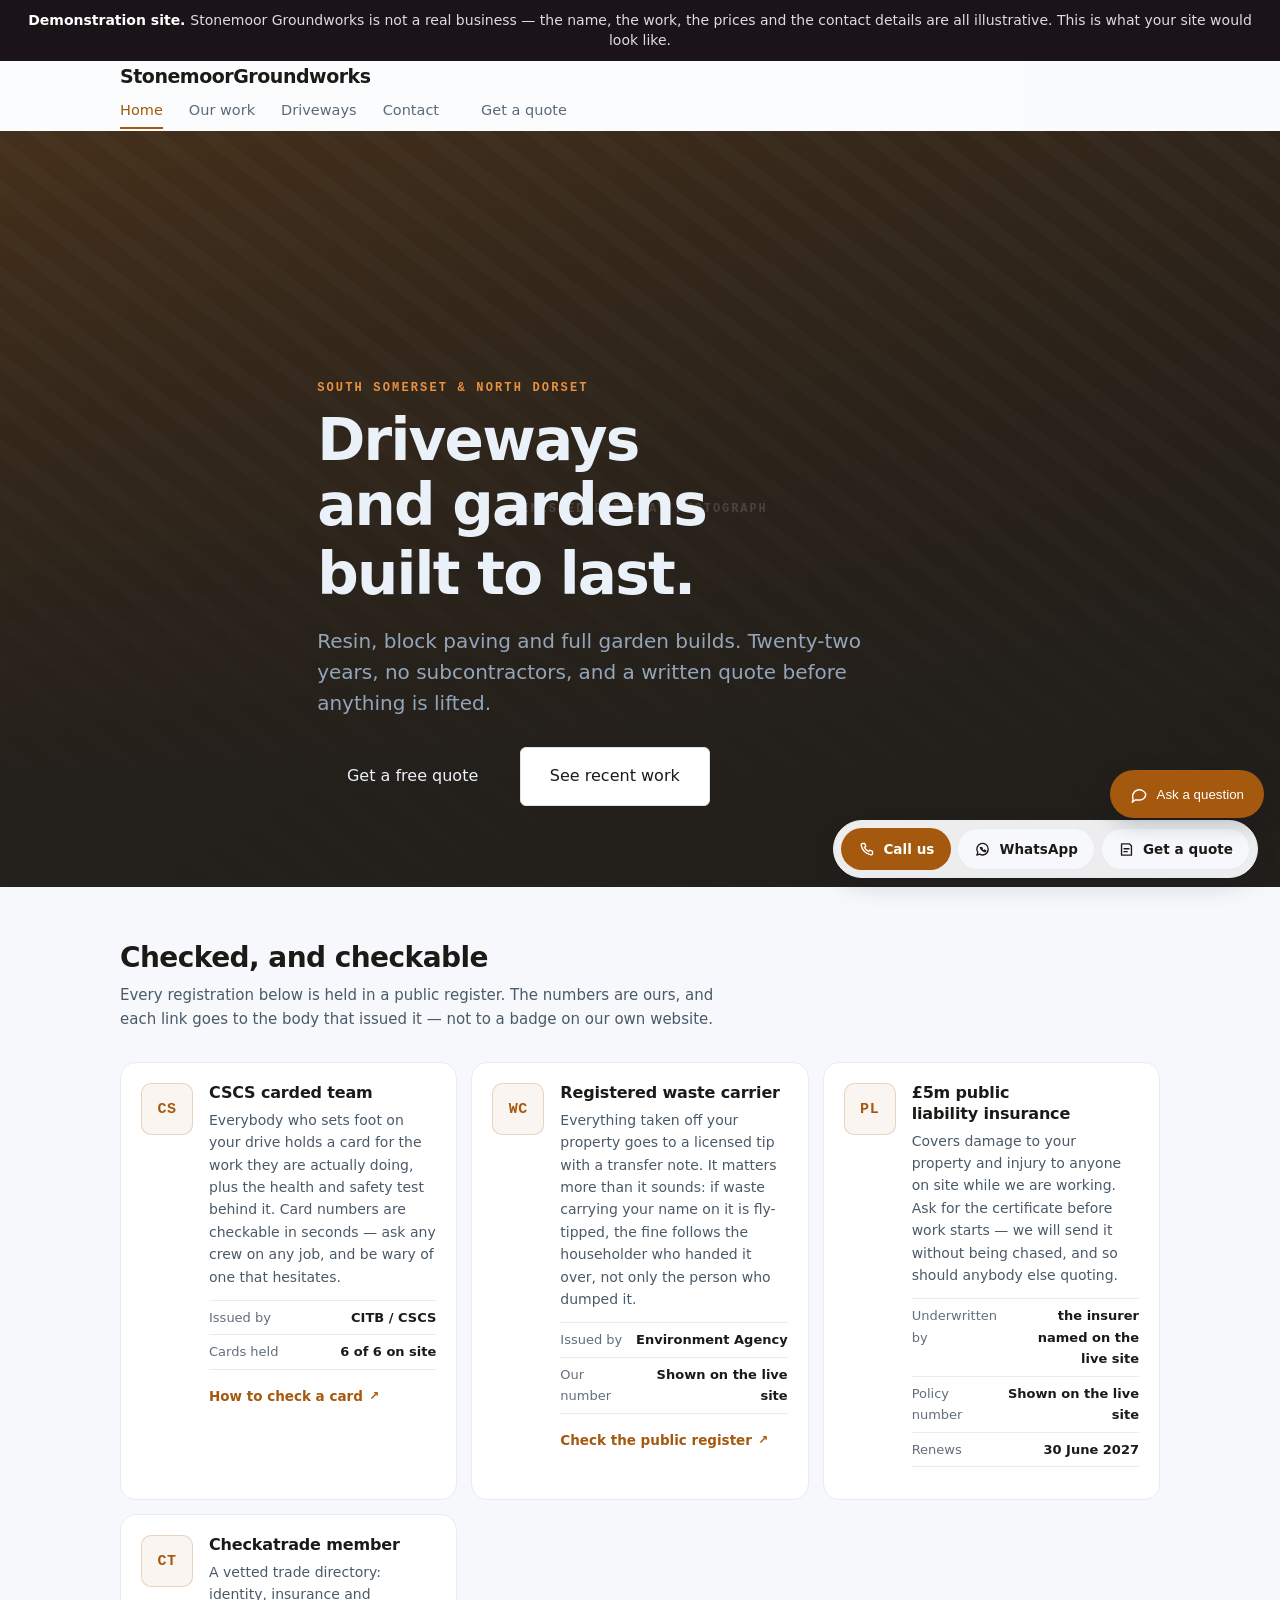
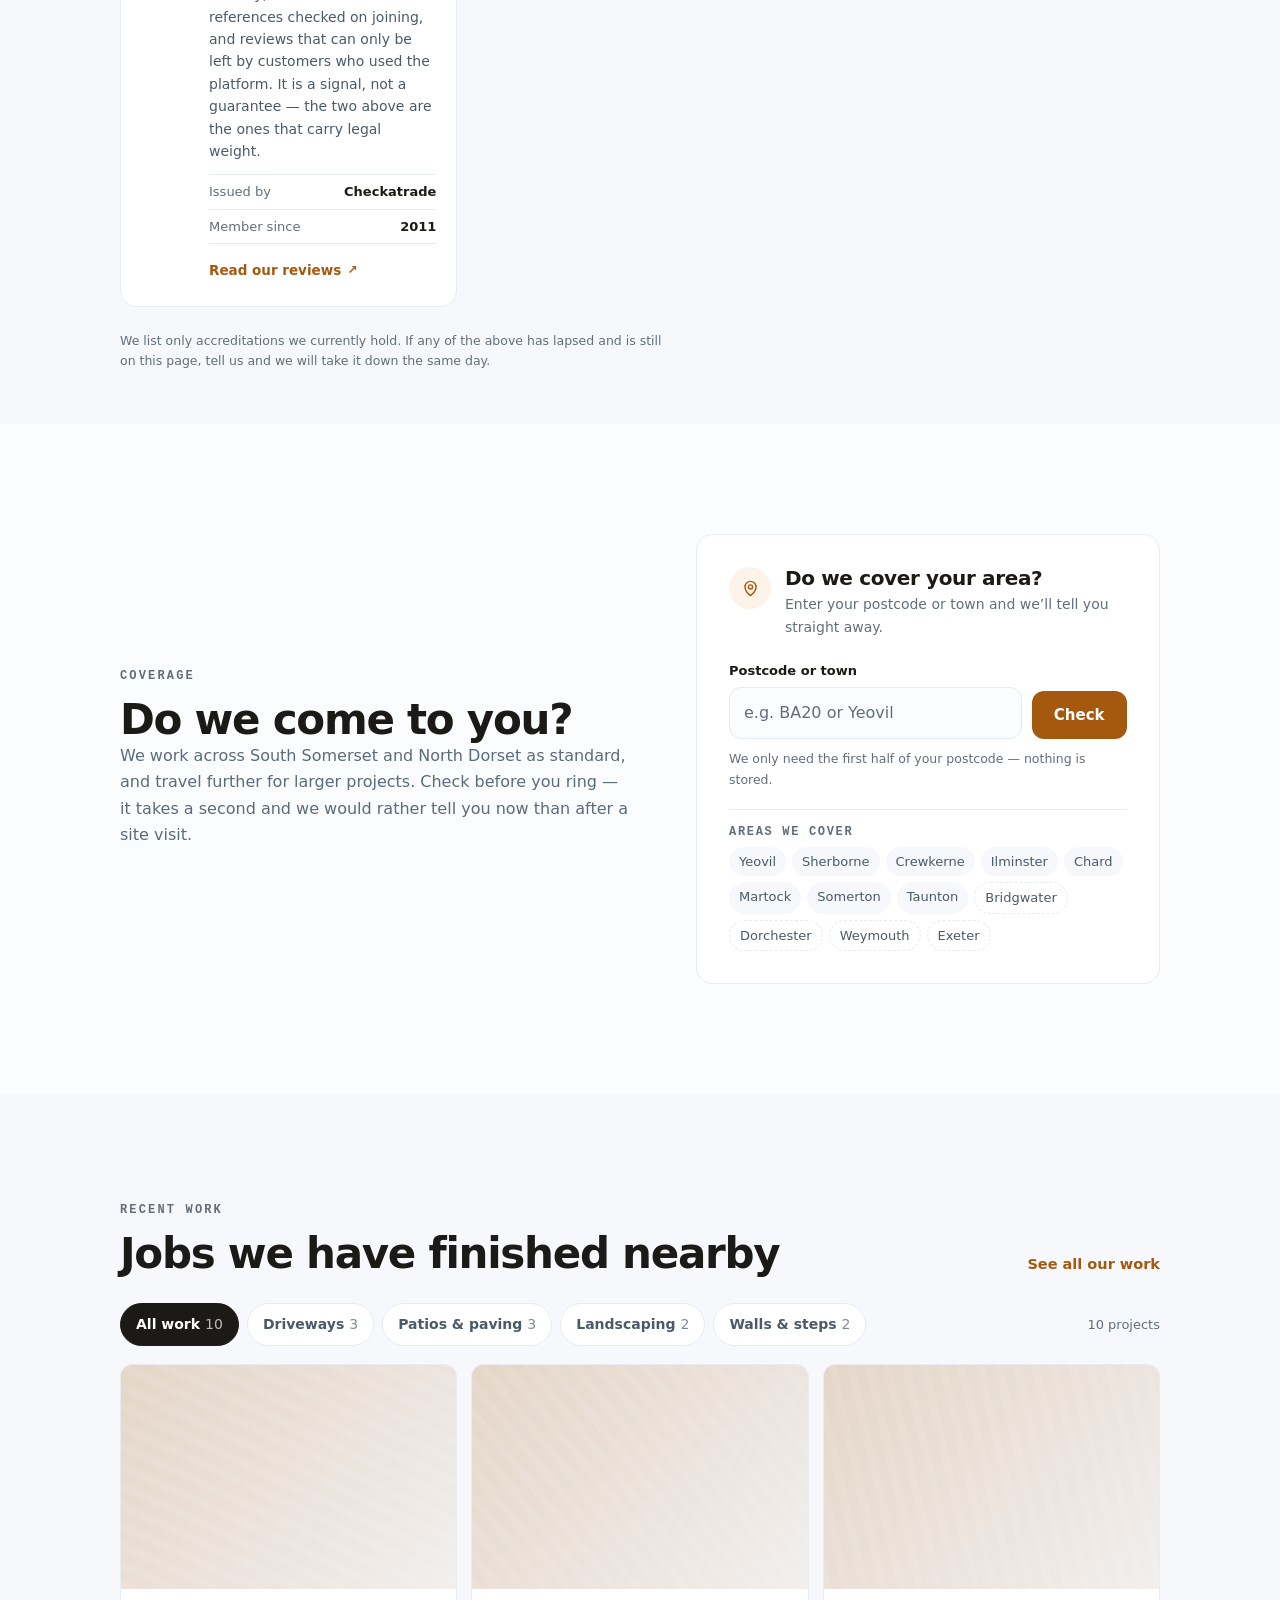
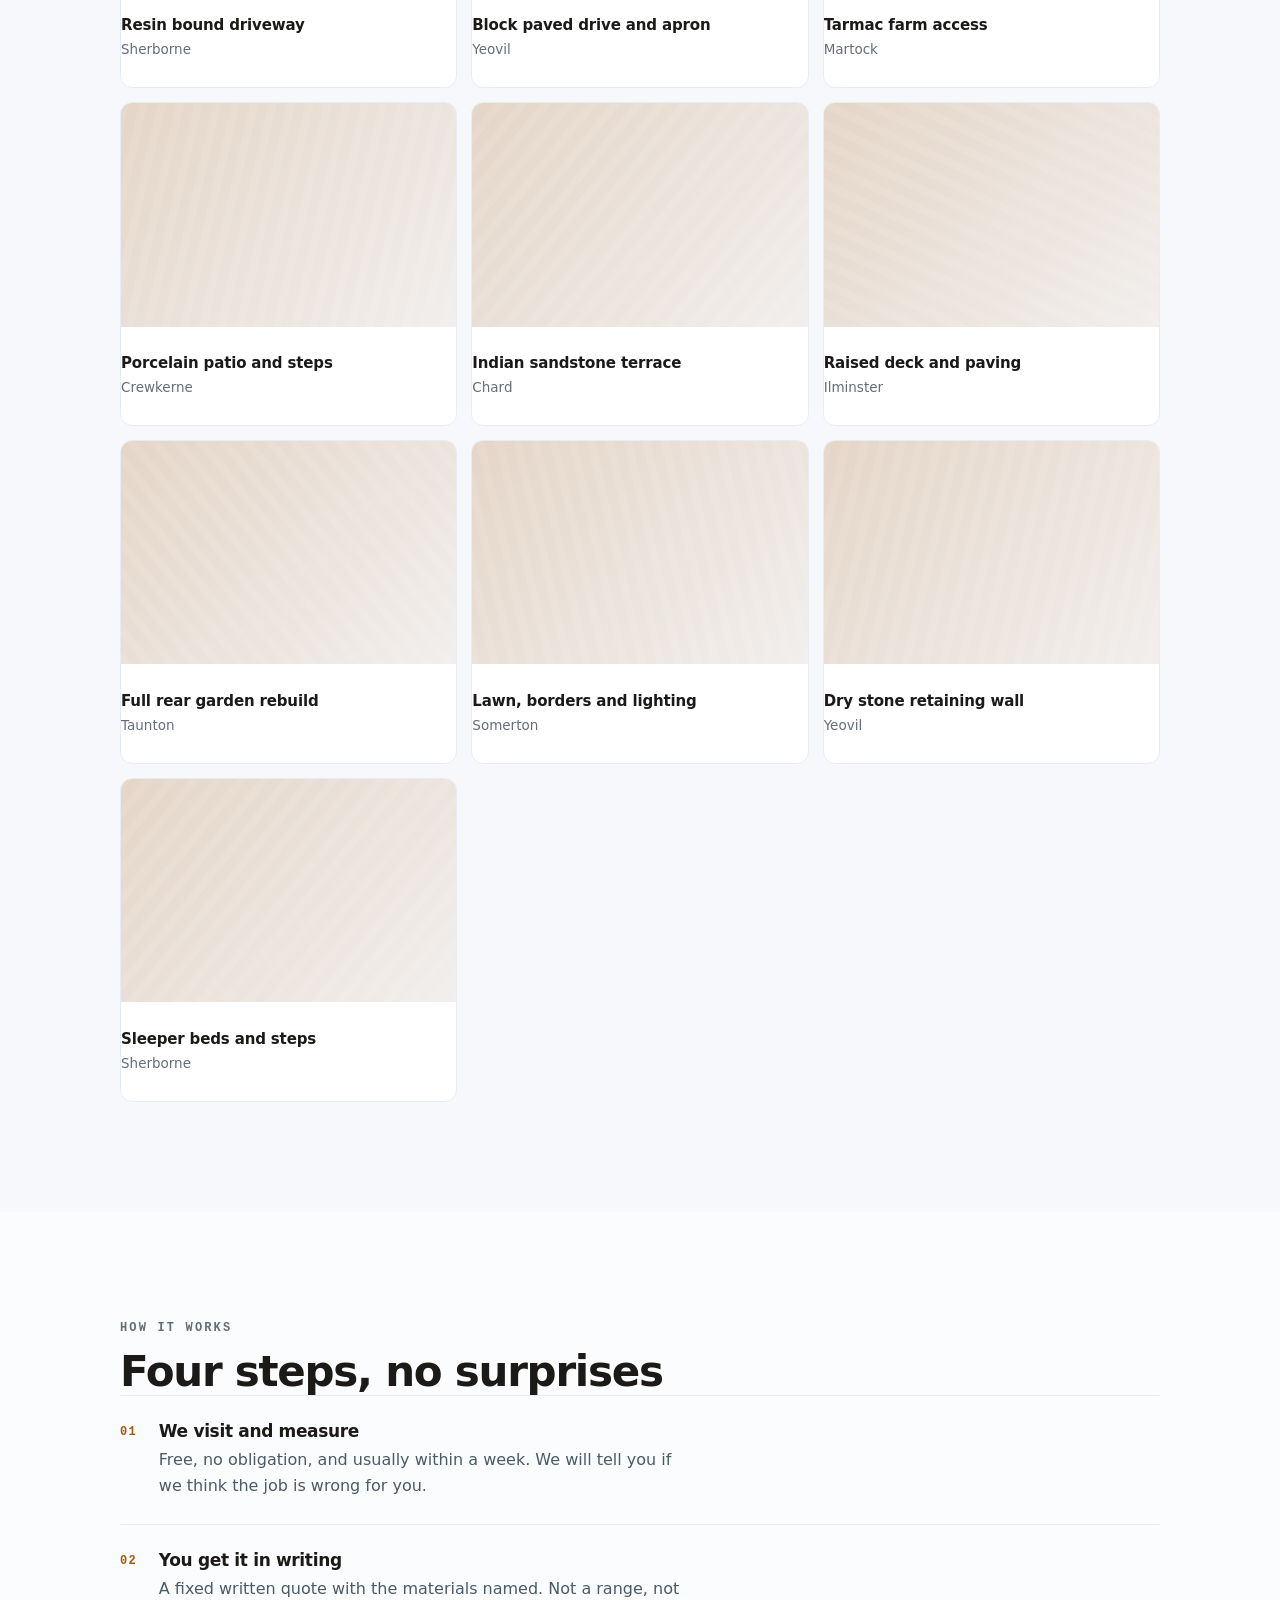
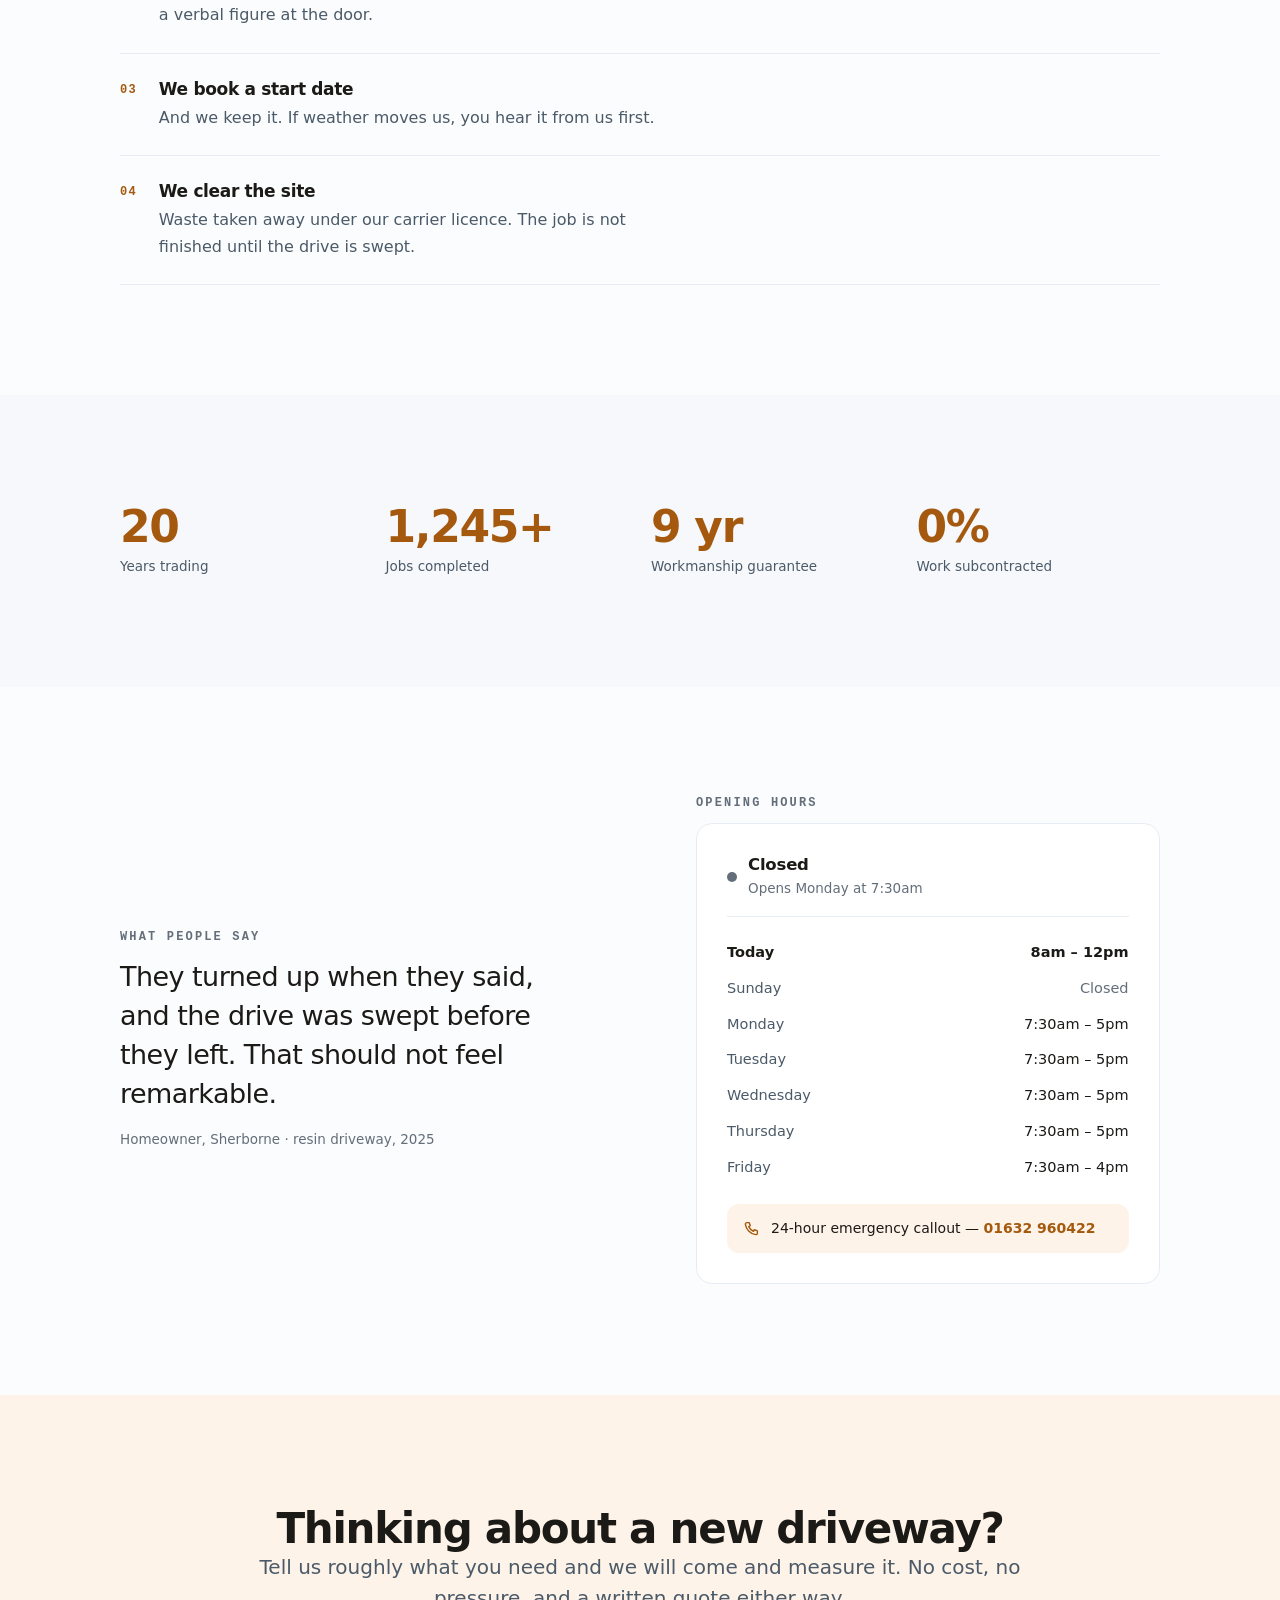
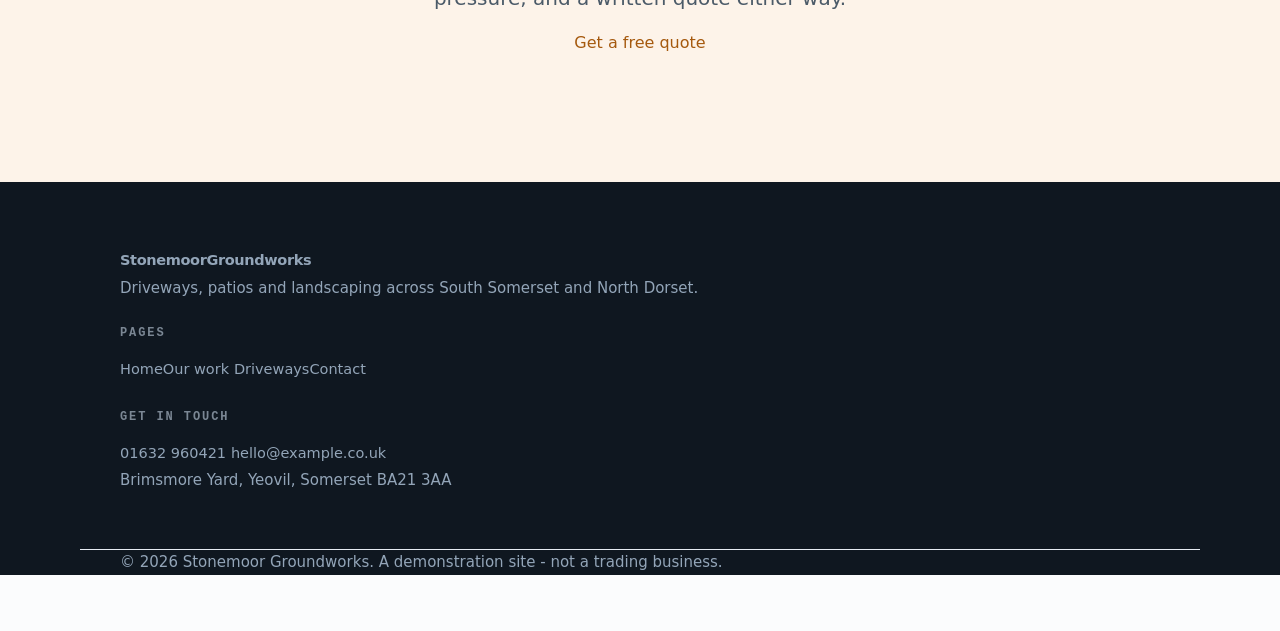
==== commit 627849b4: "Take the form method fix" ====
--- a/site/index.html
+++ b/site/index.html
@@ -479,7 +479,15 @@
     </div>
   </div>
 
-  <form class="psc-form" id="pscForm" novalidate>
+  <!-- method="post" even though this form is handled entirely in JavaScript
+     and never submits. A form with no method defaults to GET, so the one
+     time the script does not run - a JS error, a slow network, a blocked
+     bundle - the browser puts every field the visitor typed into the URL,
+     where it reaches browser history, the Referer header and every server
+     log on the way. POST is the difference between a harmless reload and a
+     personal-data leak nobody would ever see happen. Flagged by the Push
+     Pipeline on four forms, 11 Sep 2026. -->
+<form method="post" class="psc-form" id="pscForm" novalidate>
     <div class="fld">
       <label for="pscIn">Postcode or town</label>
       <input id="pscIn" name="area" type="text" autocomplete="postal-code"
@@ -1616,7 +1624,15 @@
 
     <div class="ask-chips" id="askChips"></div>
 
-    <form class="ask-form" id="askForm" hidden>
+    <!-- method="post" even though this form is handled entirely in JavaScript
+     and never submits. A form with no method defaults to GET, so the one
+     time the script does not run - a JS error, a slow network, a blocked
+     bundle - the browser puts every field the visitor typed into the URL,
+     where it reaches browser history, the Referer header and every server
+     log on the way. POST is the difference between a harmless reload and a
+     personal-data leak nobody would ever see happen. Flagged by the Push
+     Pipeline on four forms, 11 Sep 2026. -->
+<form method="post" class="ask-form" id="askForm" hidden>
       <label class="ask-sr" for="askIn">Ask a question</label>
       <input class="ask-in" id="askIn" type="text" autocomplete="off"
              placeholder="Ask about prices, areas, timings&hellip;">
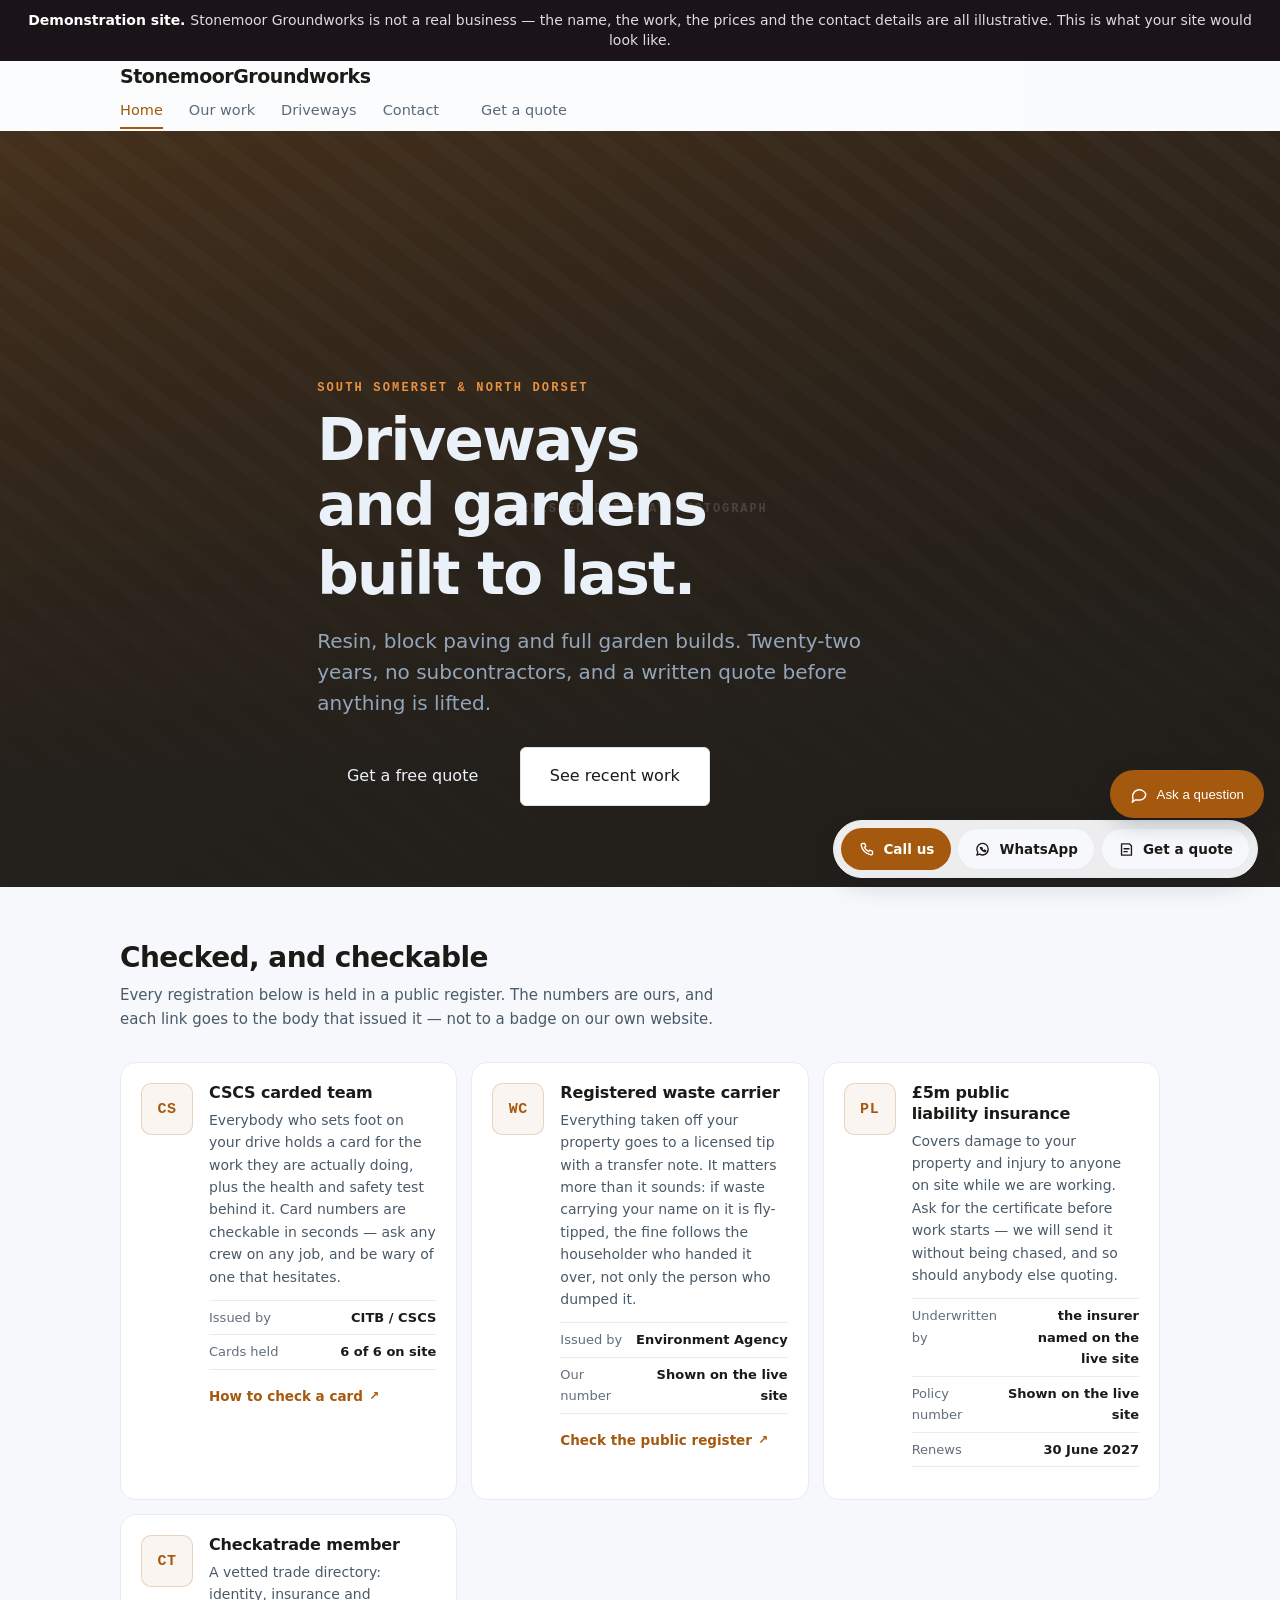
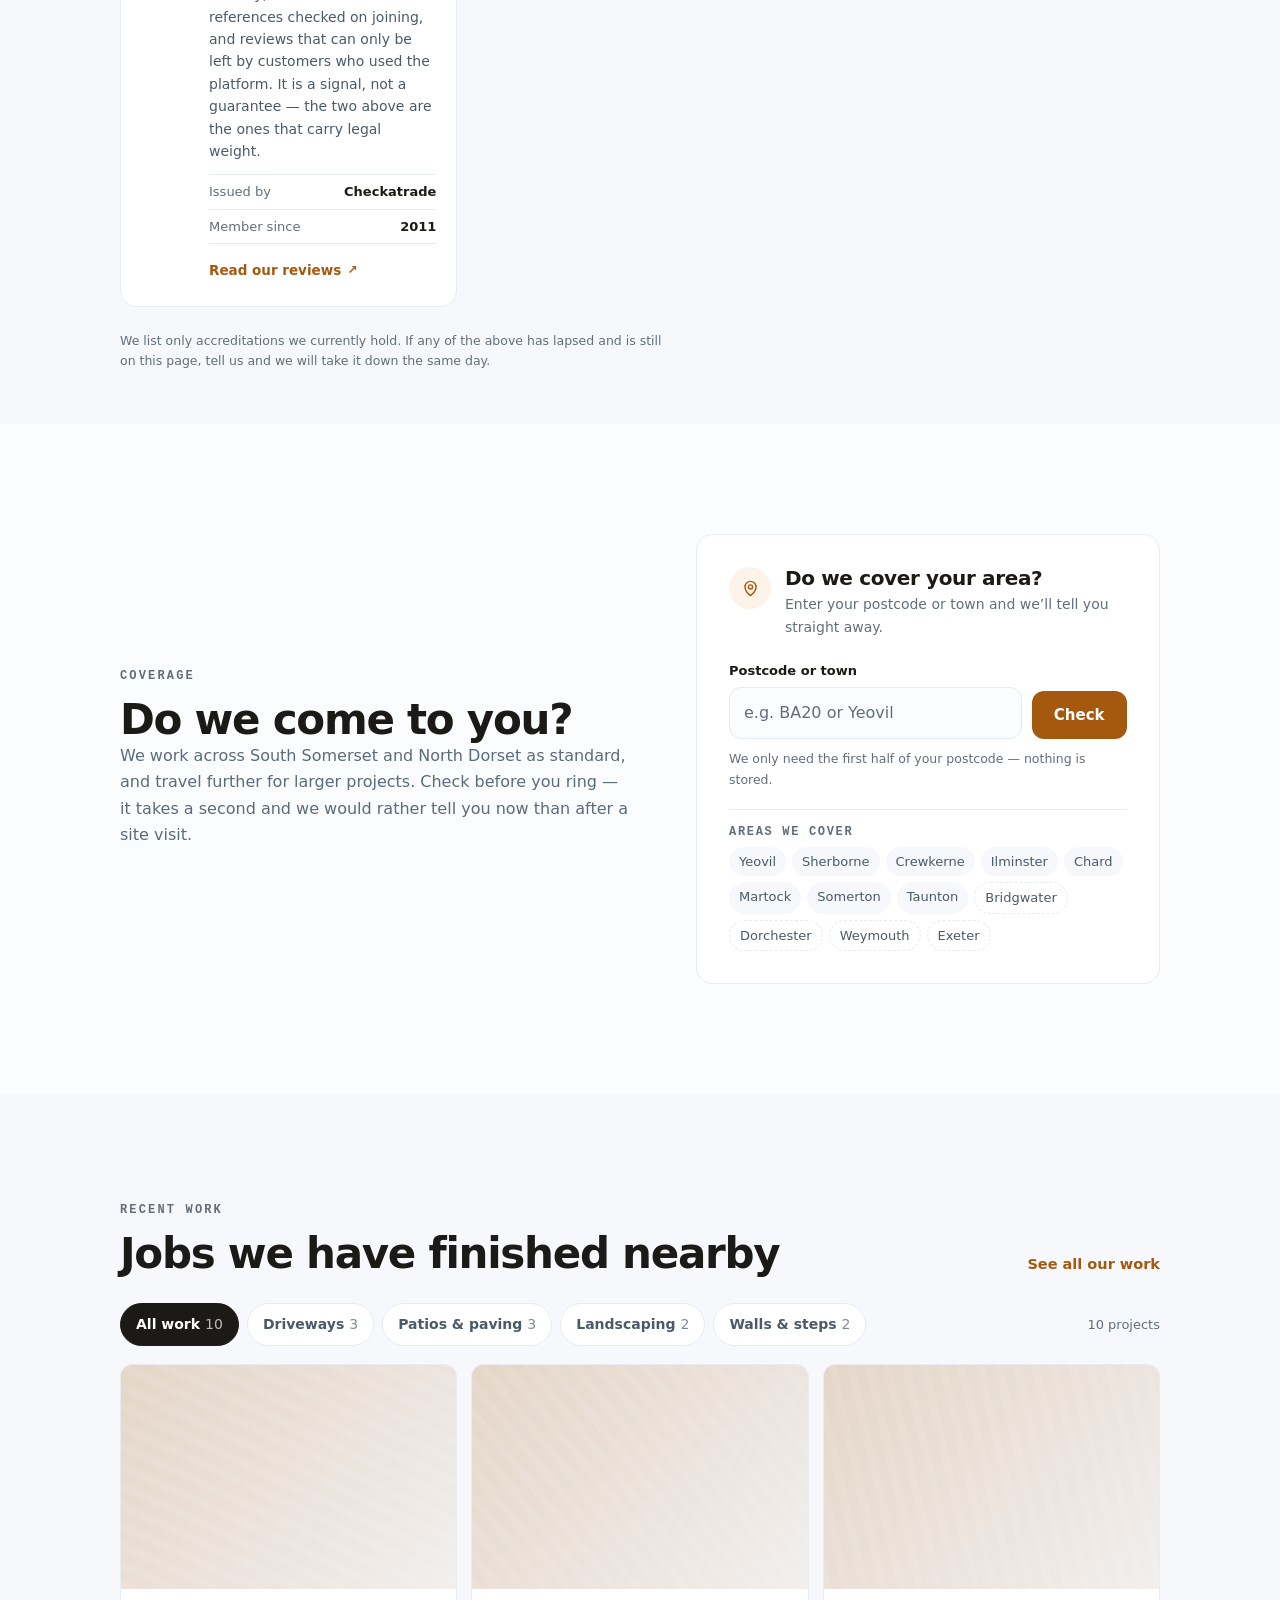
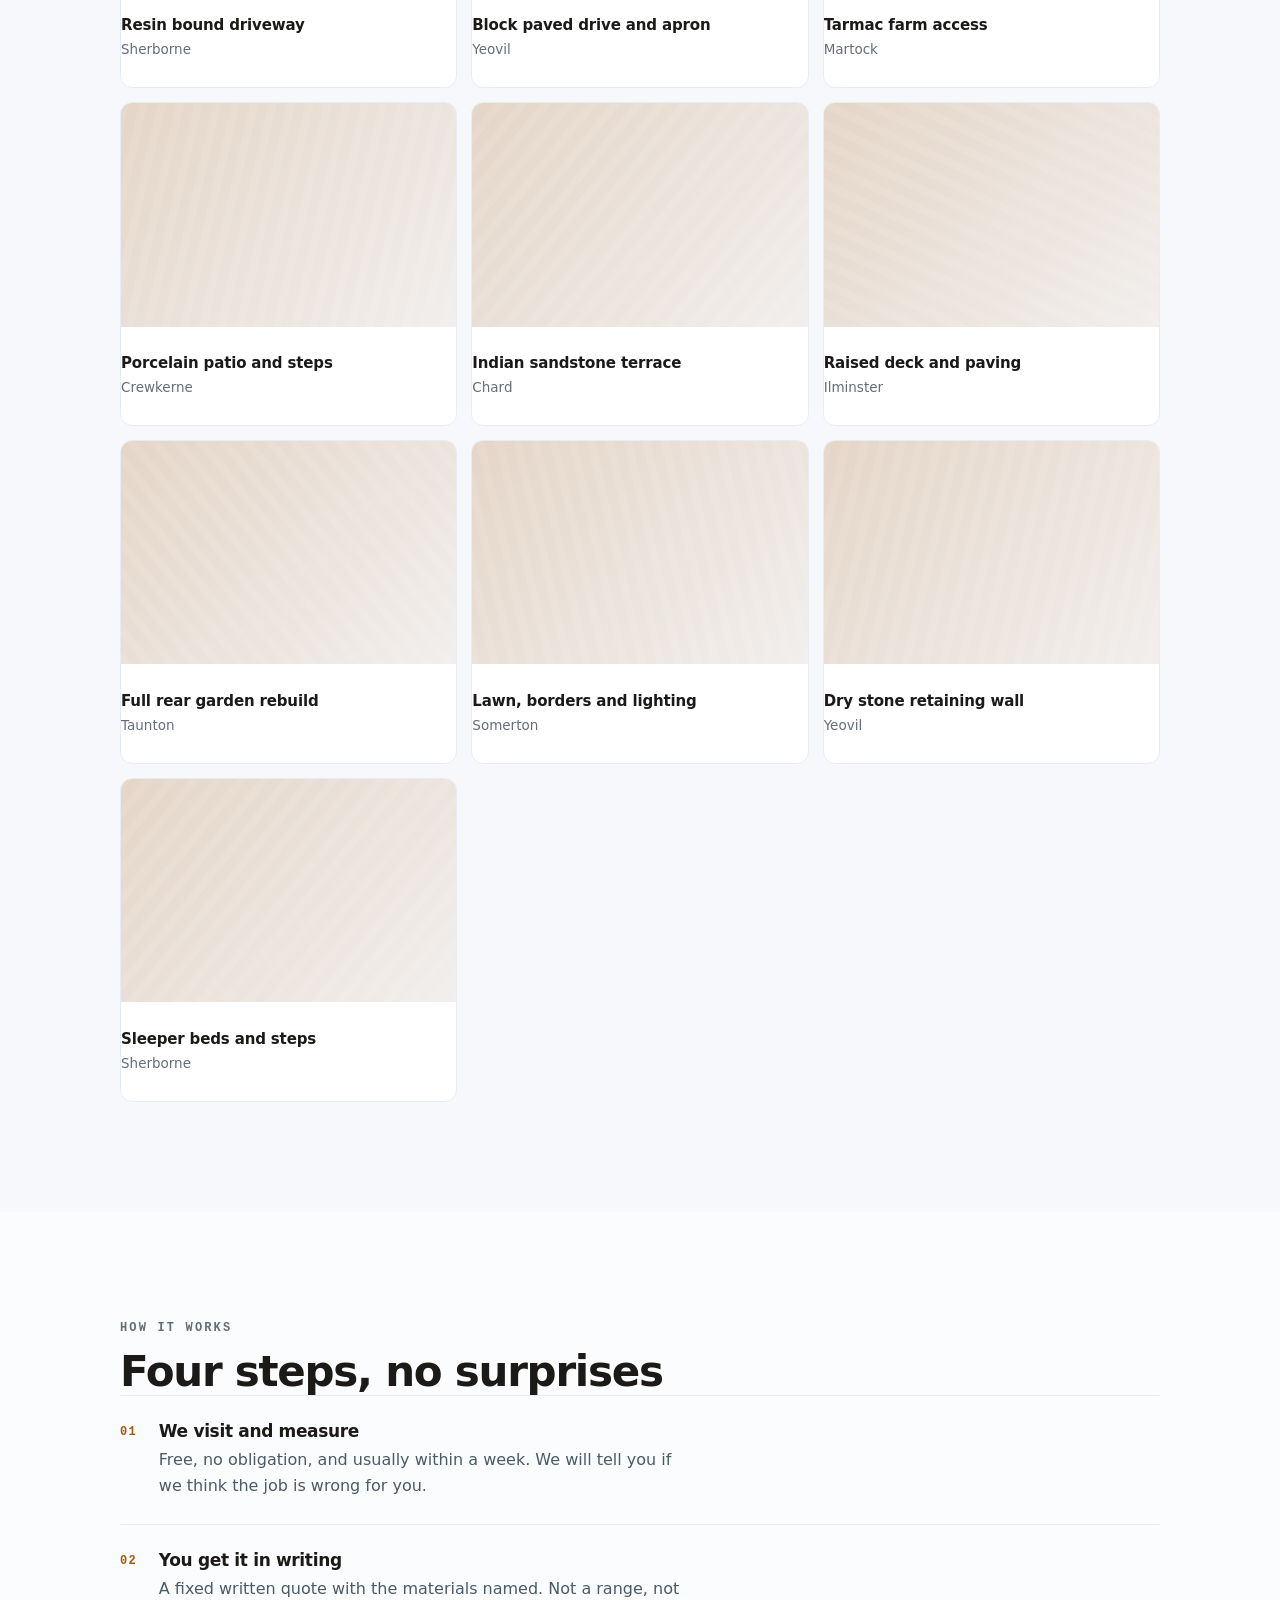
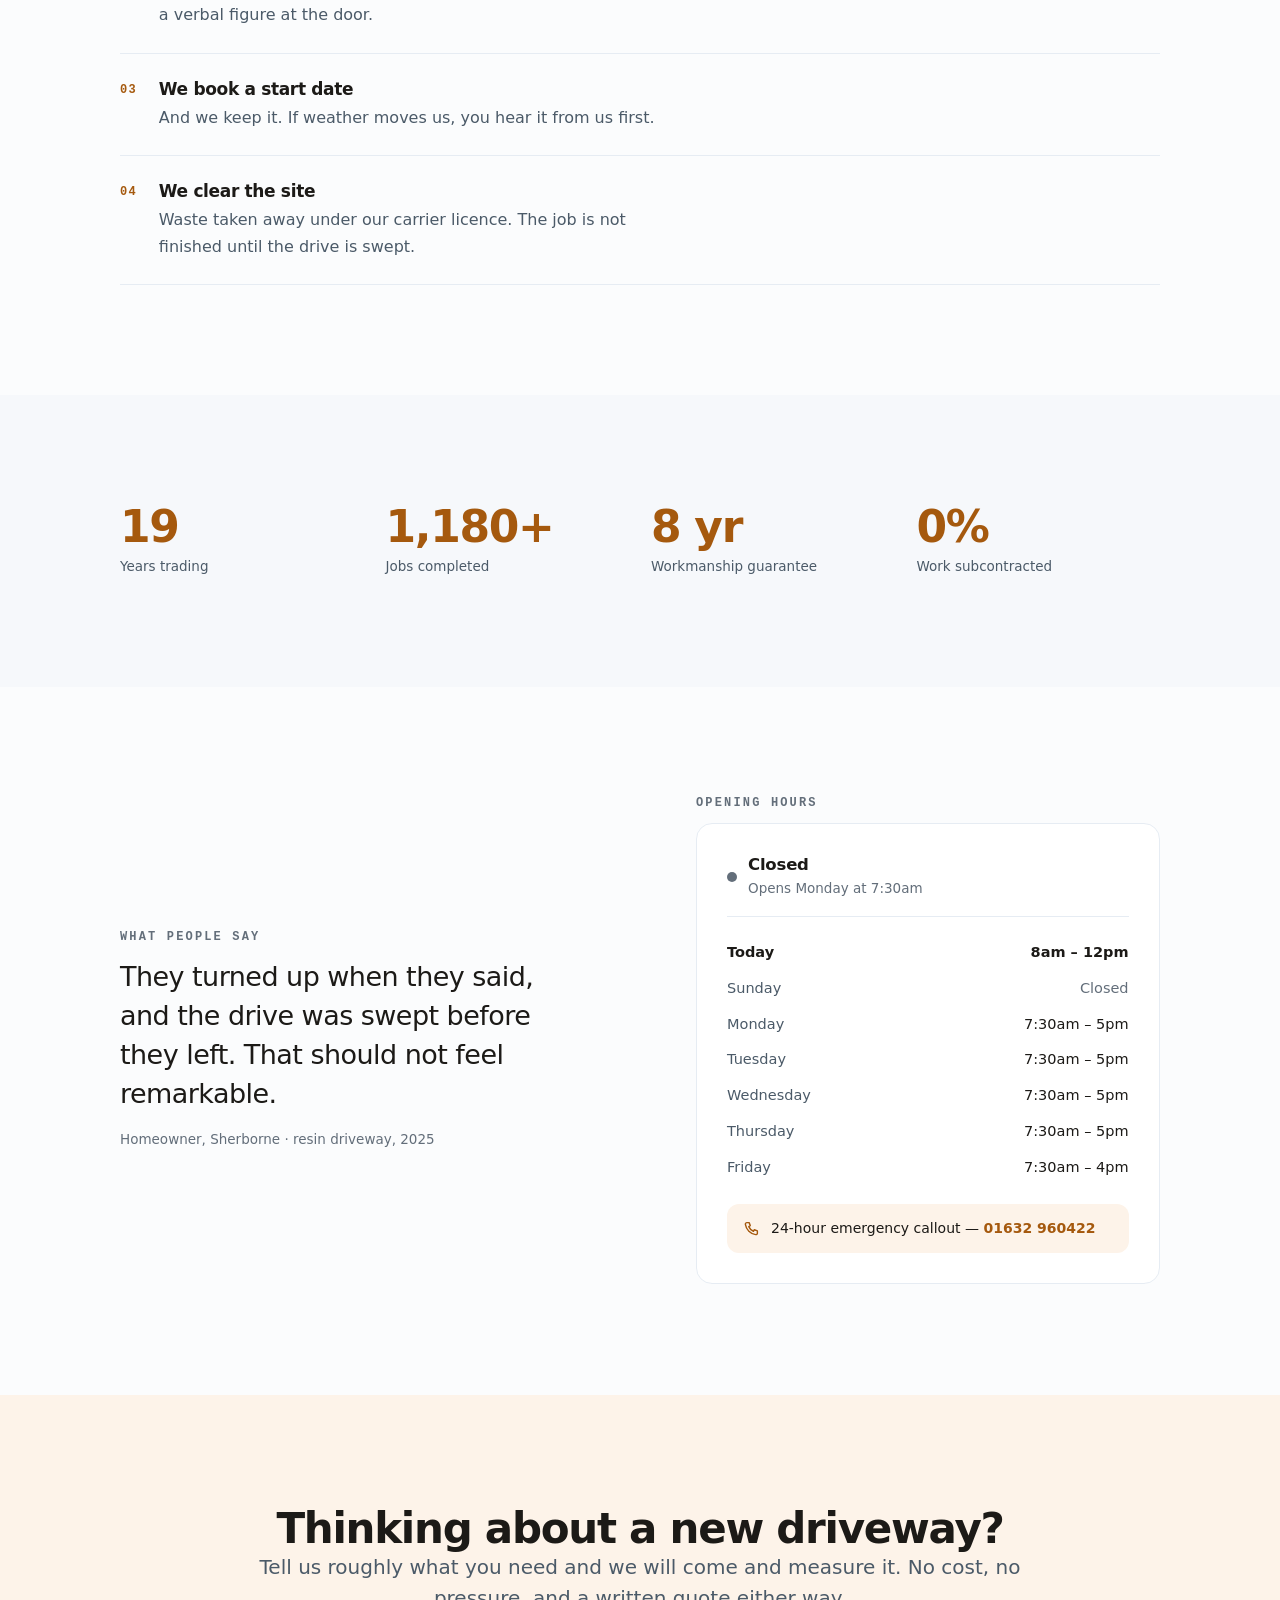
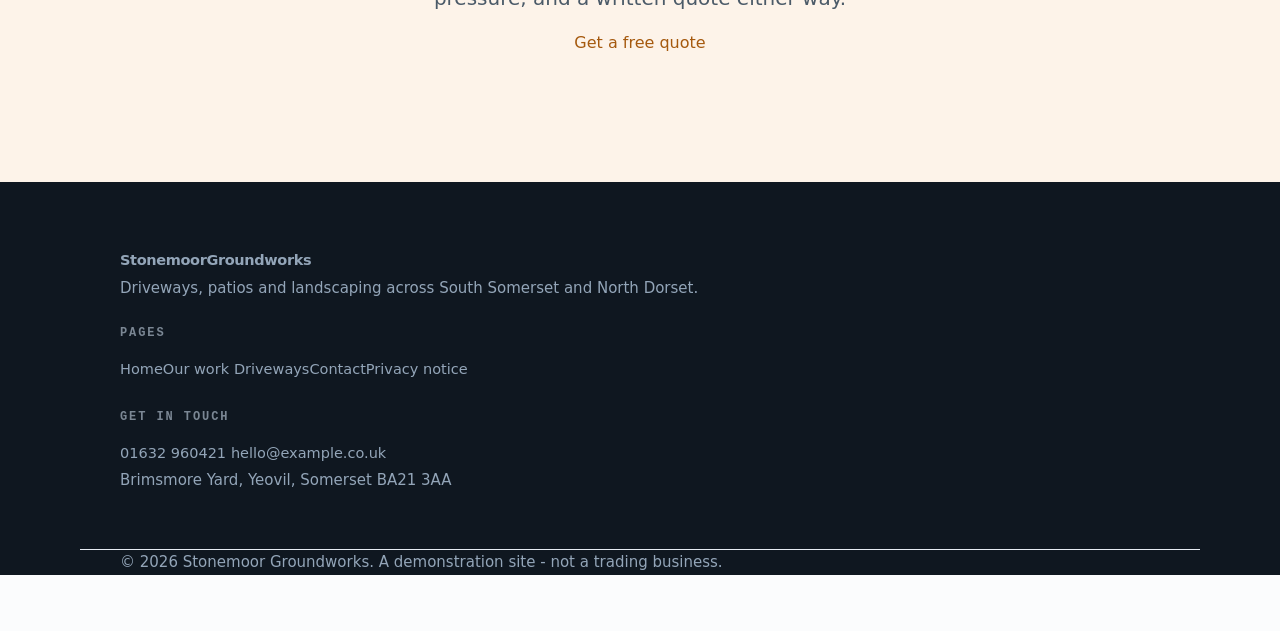
==== commit 9e28f9a7: "The privacy notice: conditionals resolved from the intake, and the intake corrected The demo's clien" ====
--- a/site/index.html
+++ b/site/index.html
@@ -1430,7 +1430,7 @@
     <div>
       <h3>Pages</h3>
       <a href="index.html">Home</a><a href="work.html">Our work</a>
-      <a href="service.html">Driveways</a><a href="contact.html">Contact</a>
+      <a href="service.html">Driveways</a><a href="contact.html">Contact</a><a href="privacy.html">Privacy notice</a>
     </div>
     <div>
       <h3>Get in touch</h3>
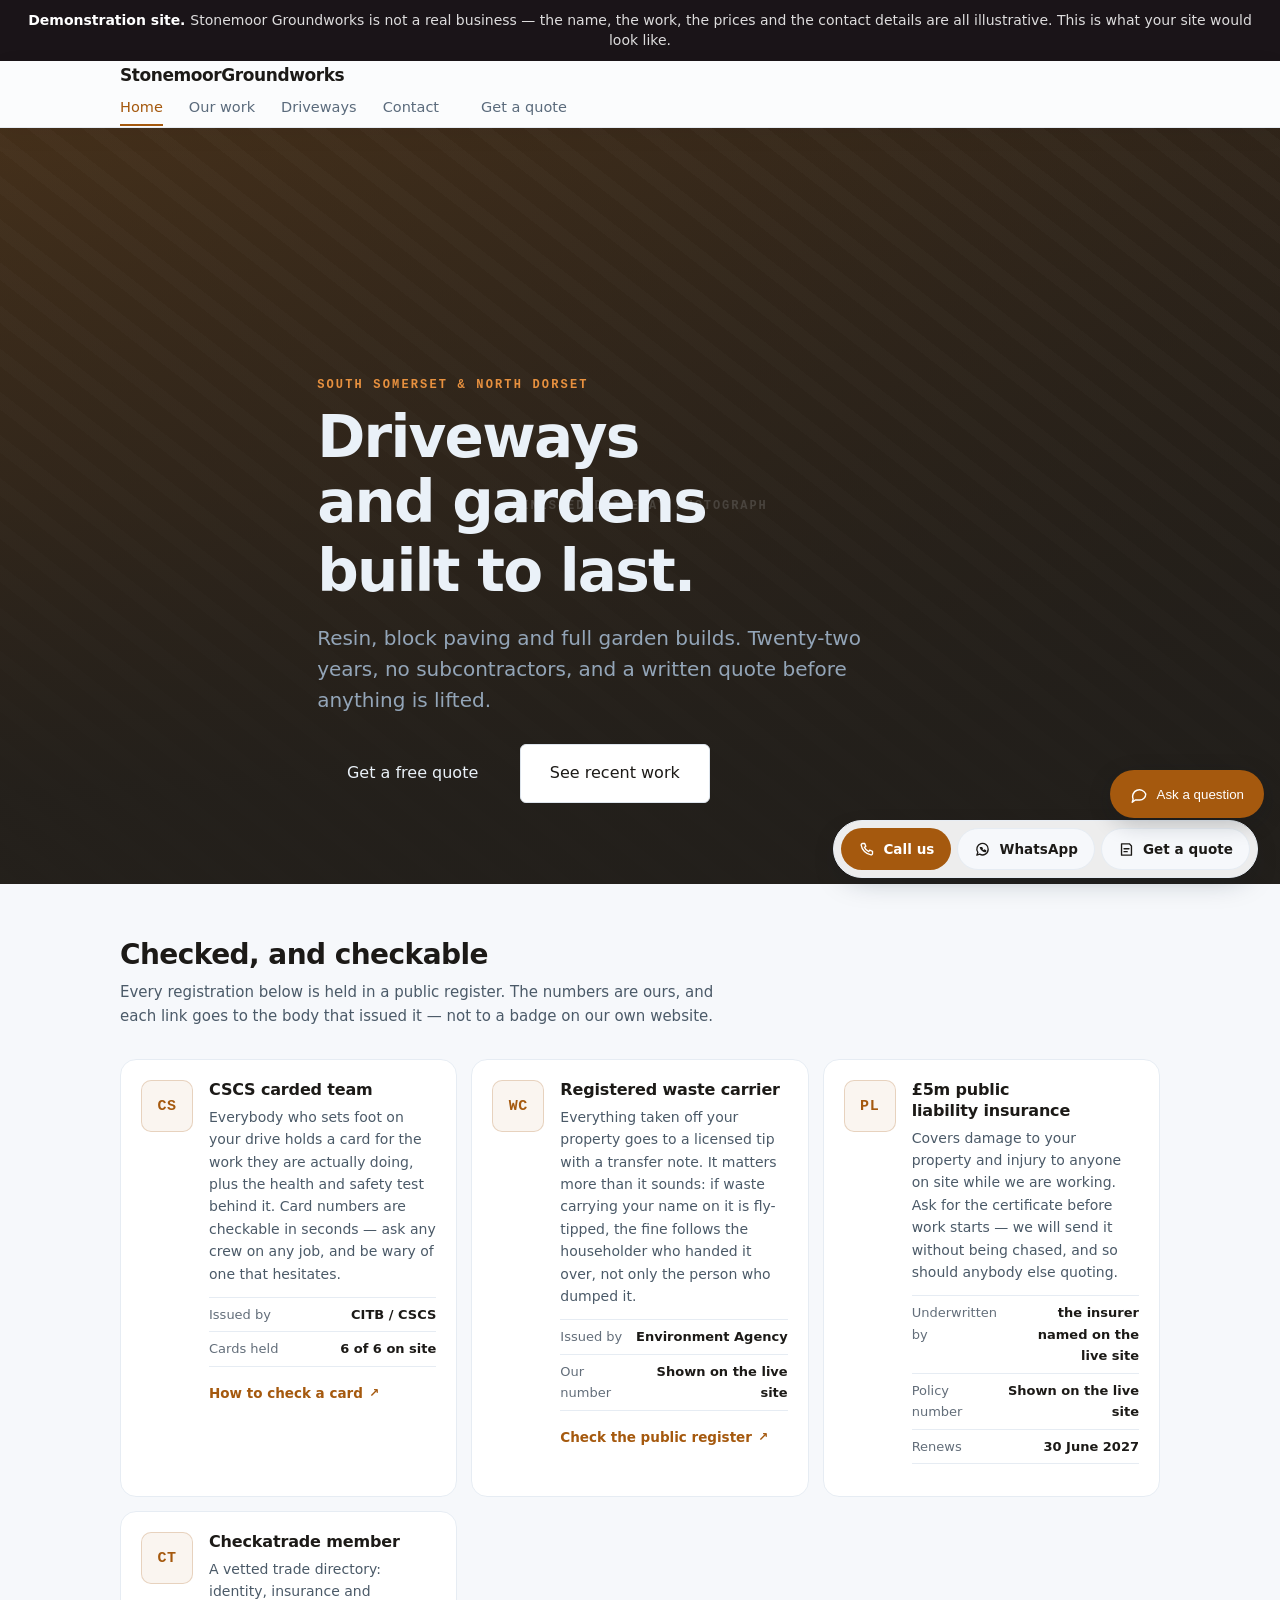
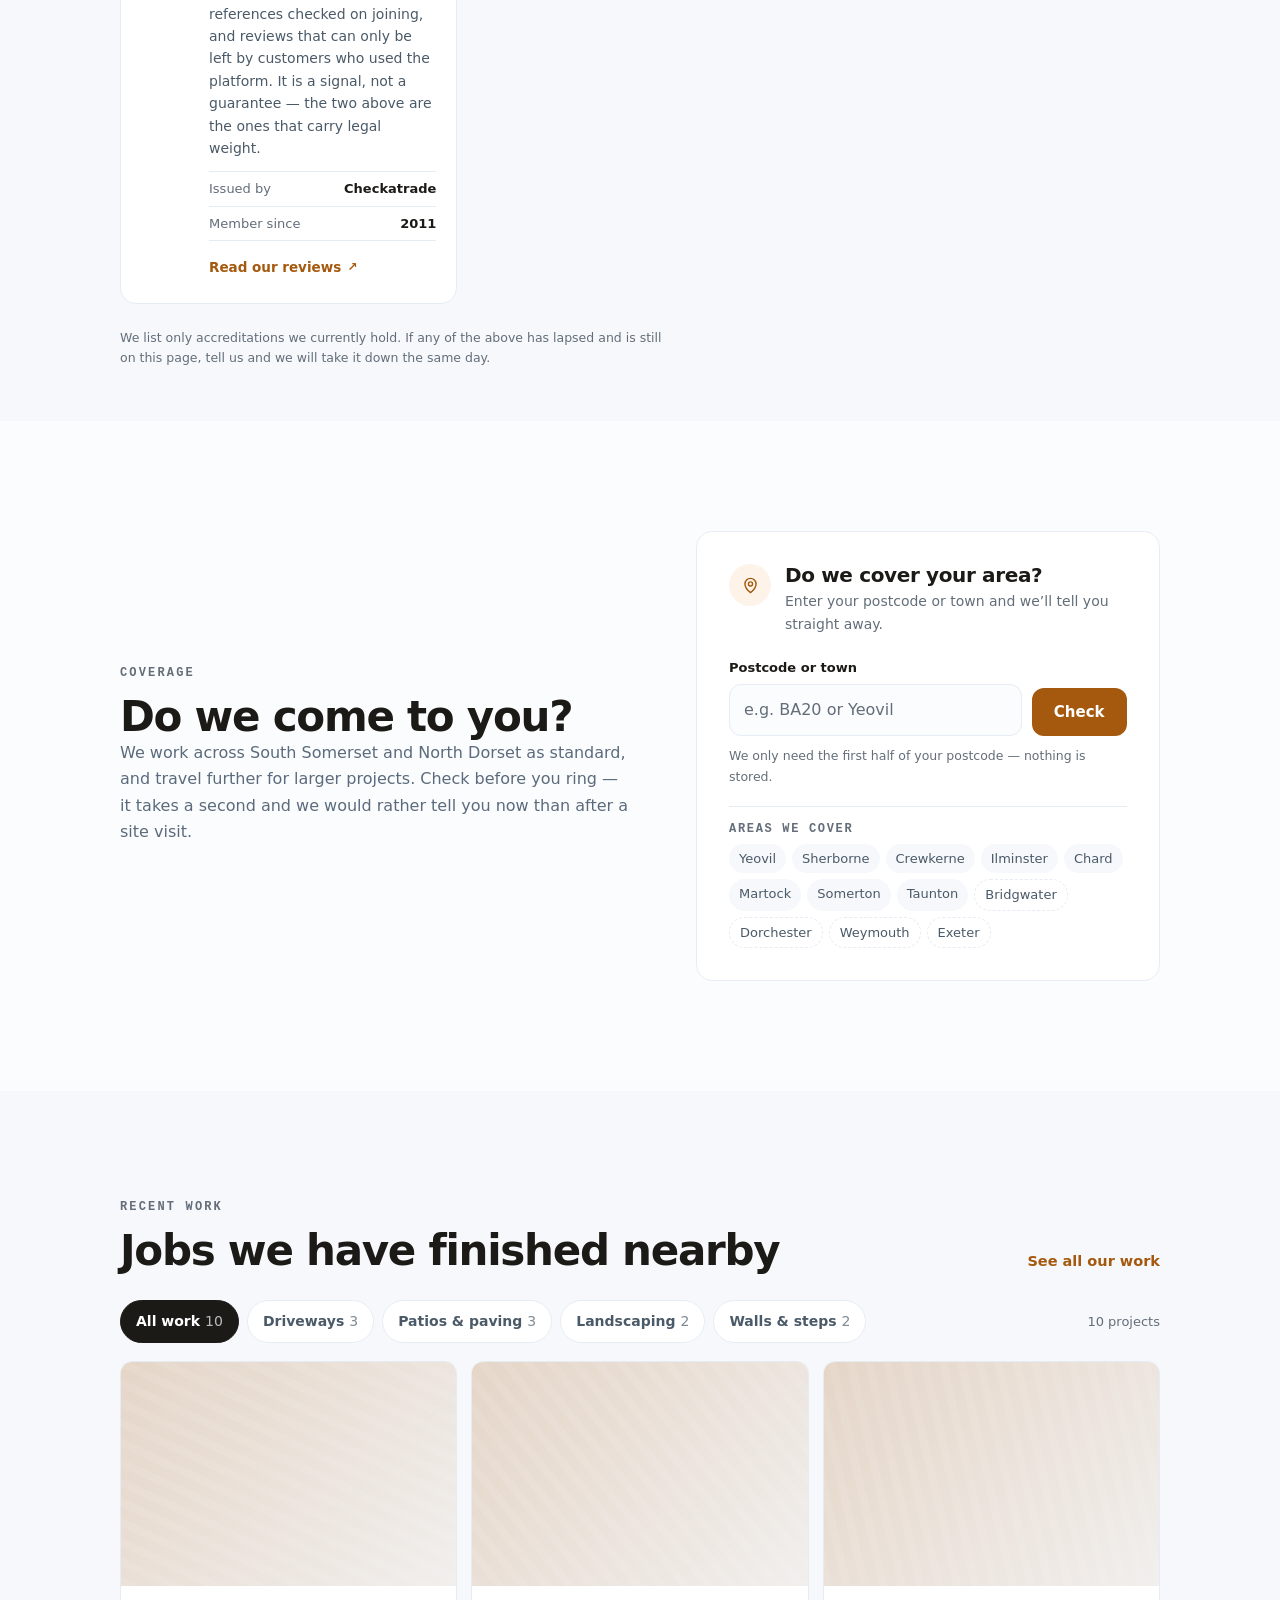
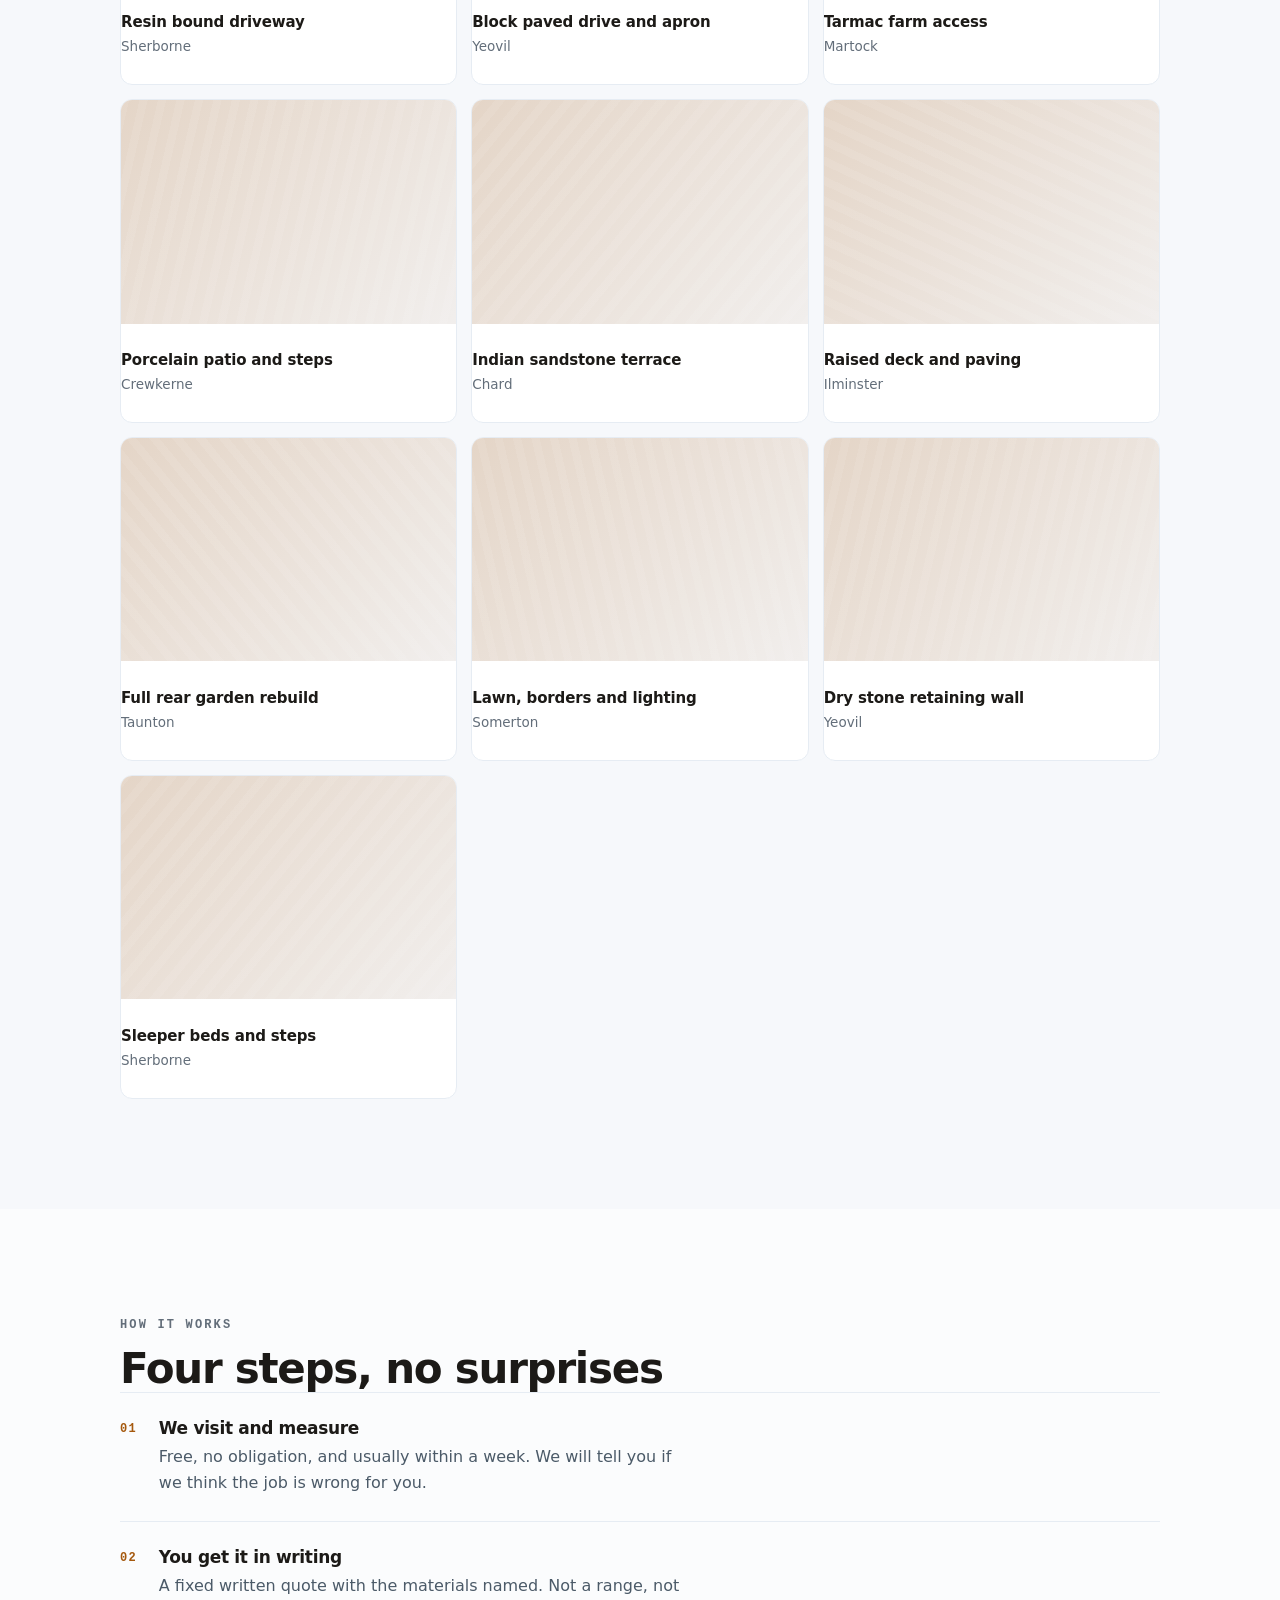
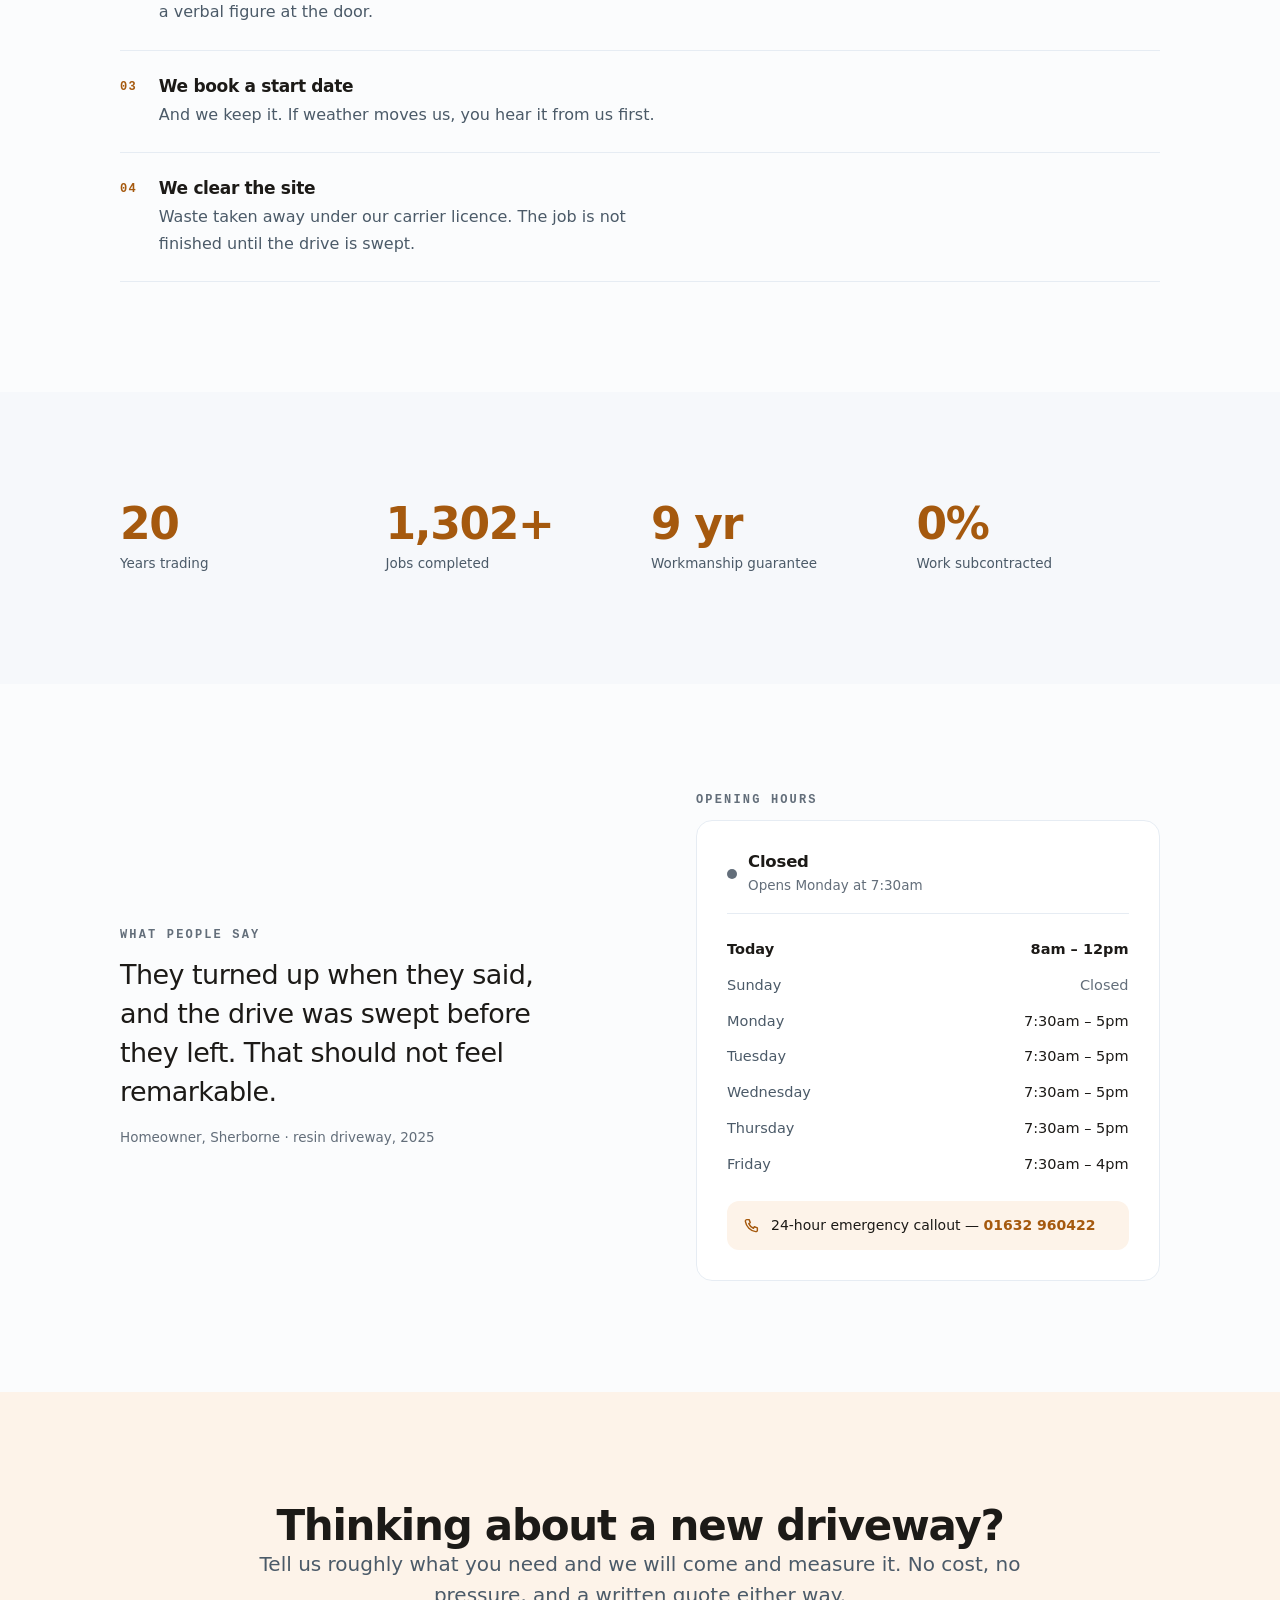
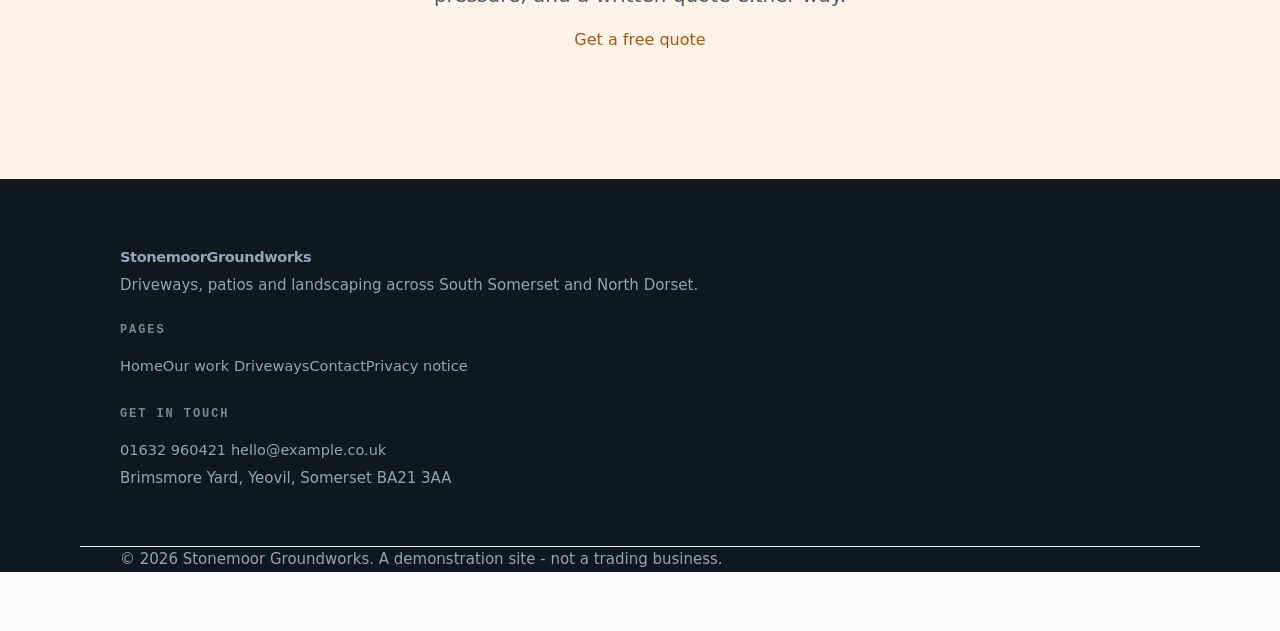
==== commit aa19df52: "Take UI-ASK-001: the assistant's privacy link points at a real page" ====
--- a/site/index.html
+++ b/site/index.html
@@ -1664,7 +1664,12 @@
     quoteLabel: 'Get a written quote'
   },
 
-  privacy: '#privacy',
+  // A REAL PAGE, not an in-page anchor. This was '#privacy', which
+  // scrolls to nothing on every site that inlines this component -
+  // and the assistant's own footer advertises it as the privacy
+  // notice, right under a line about what it does with a
+  // transcript. A dead link there is worse than no link. 12 Sep 2026.
+  privacy: 'privacy.html',
 
   /* MODE 3 ONLY. The URL of an endpoint THE CLIENT OWNS, which holds the API
      key server-side and talks to the model. Null means unwired, and the
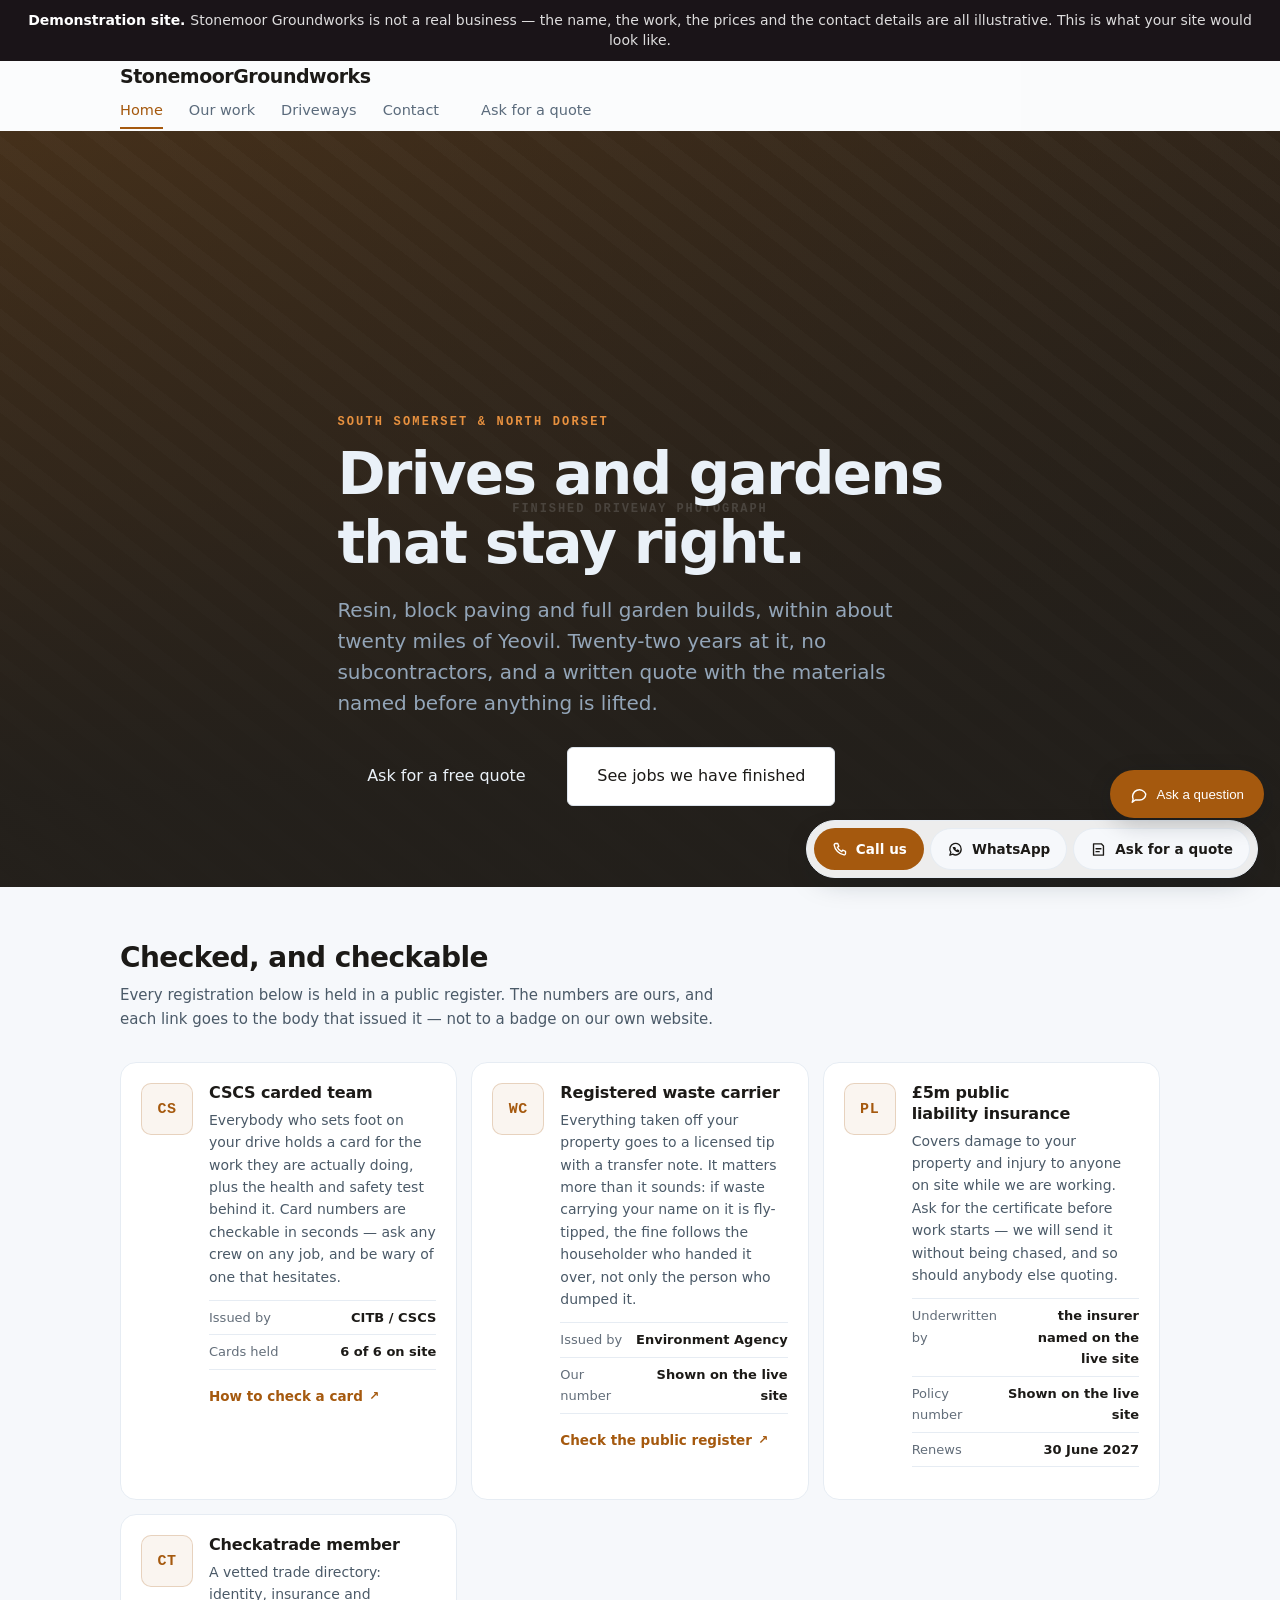
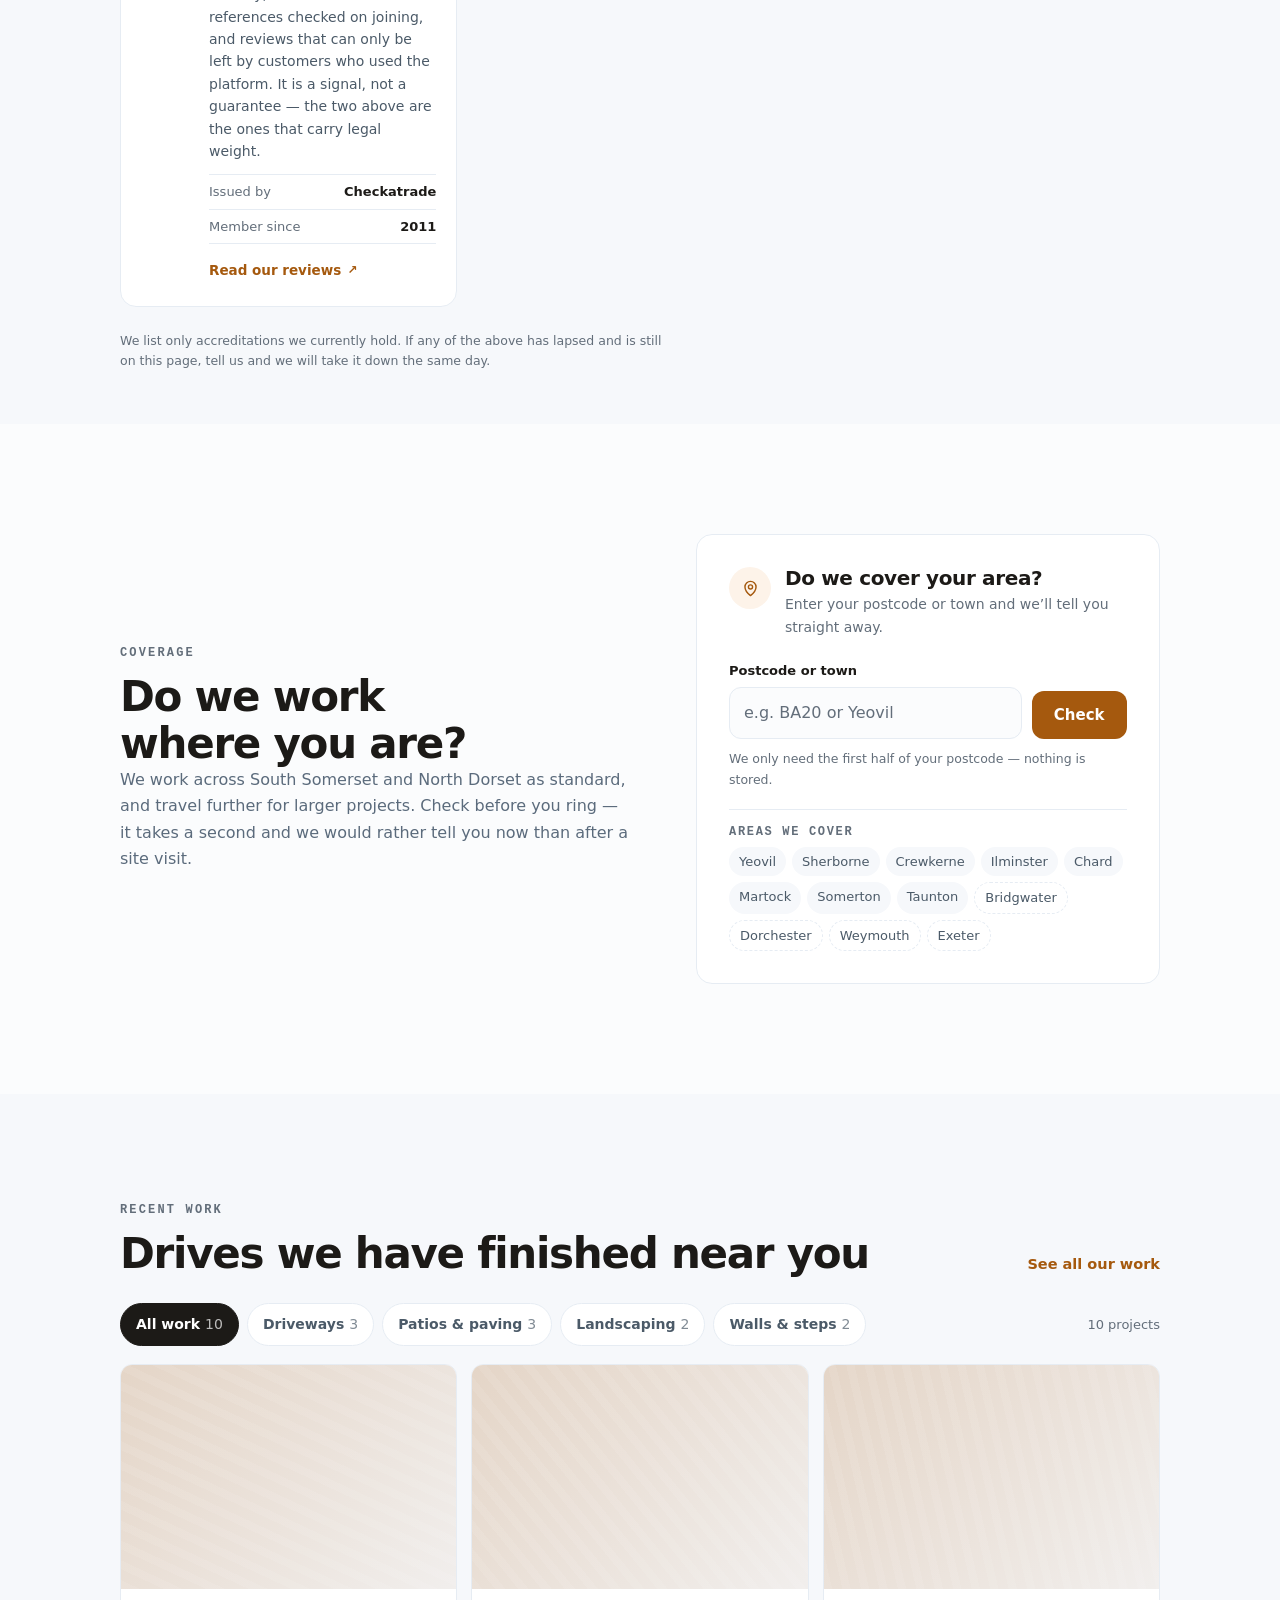
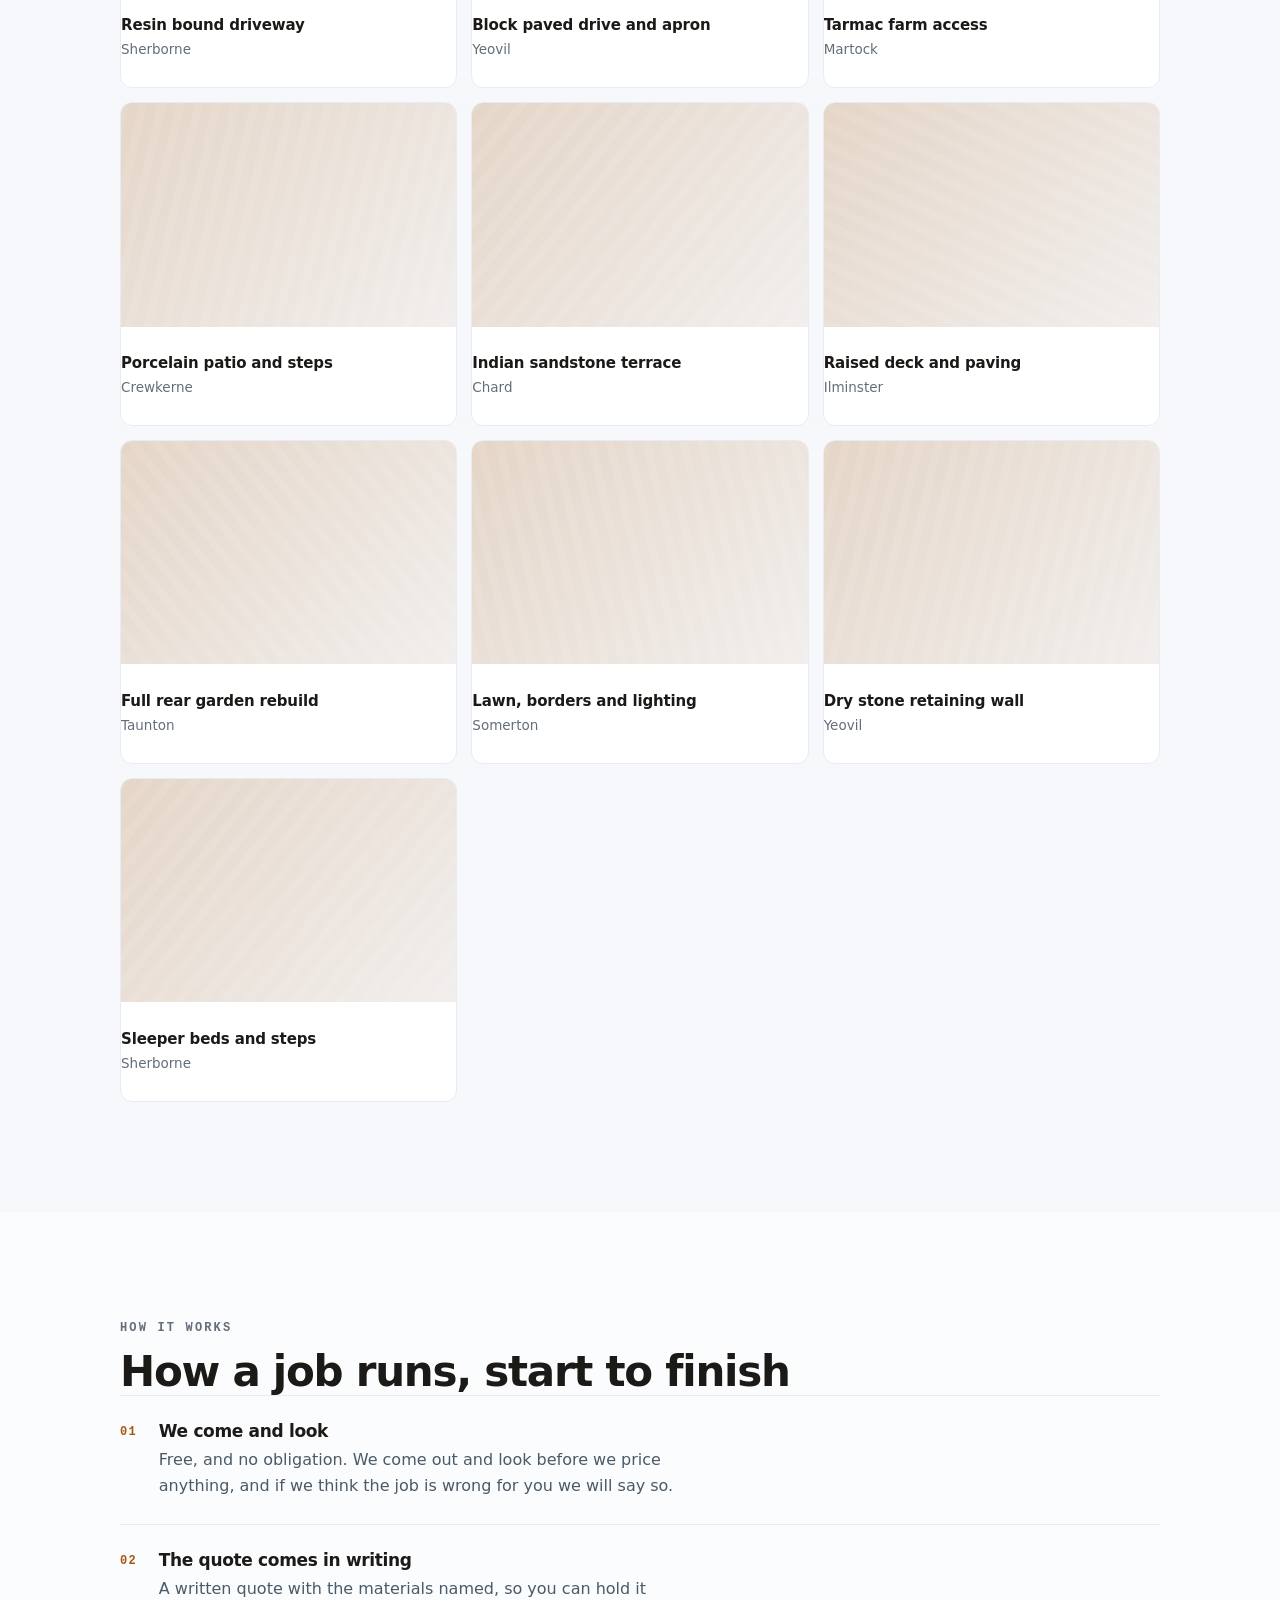
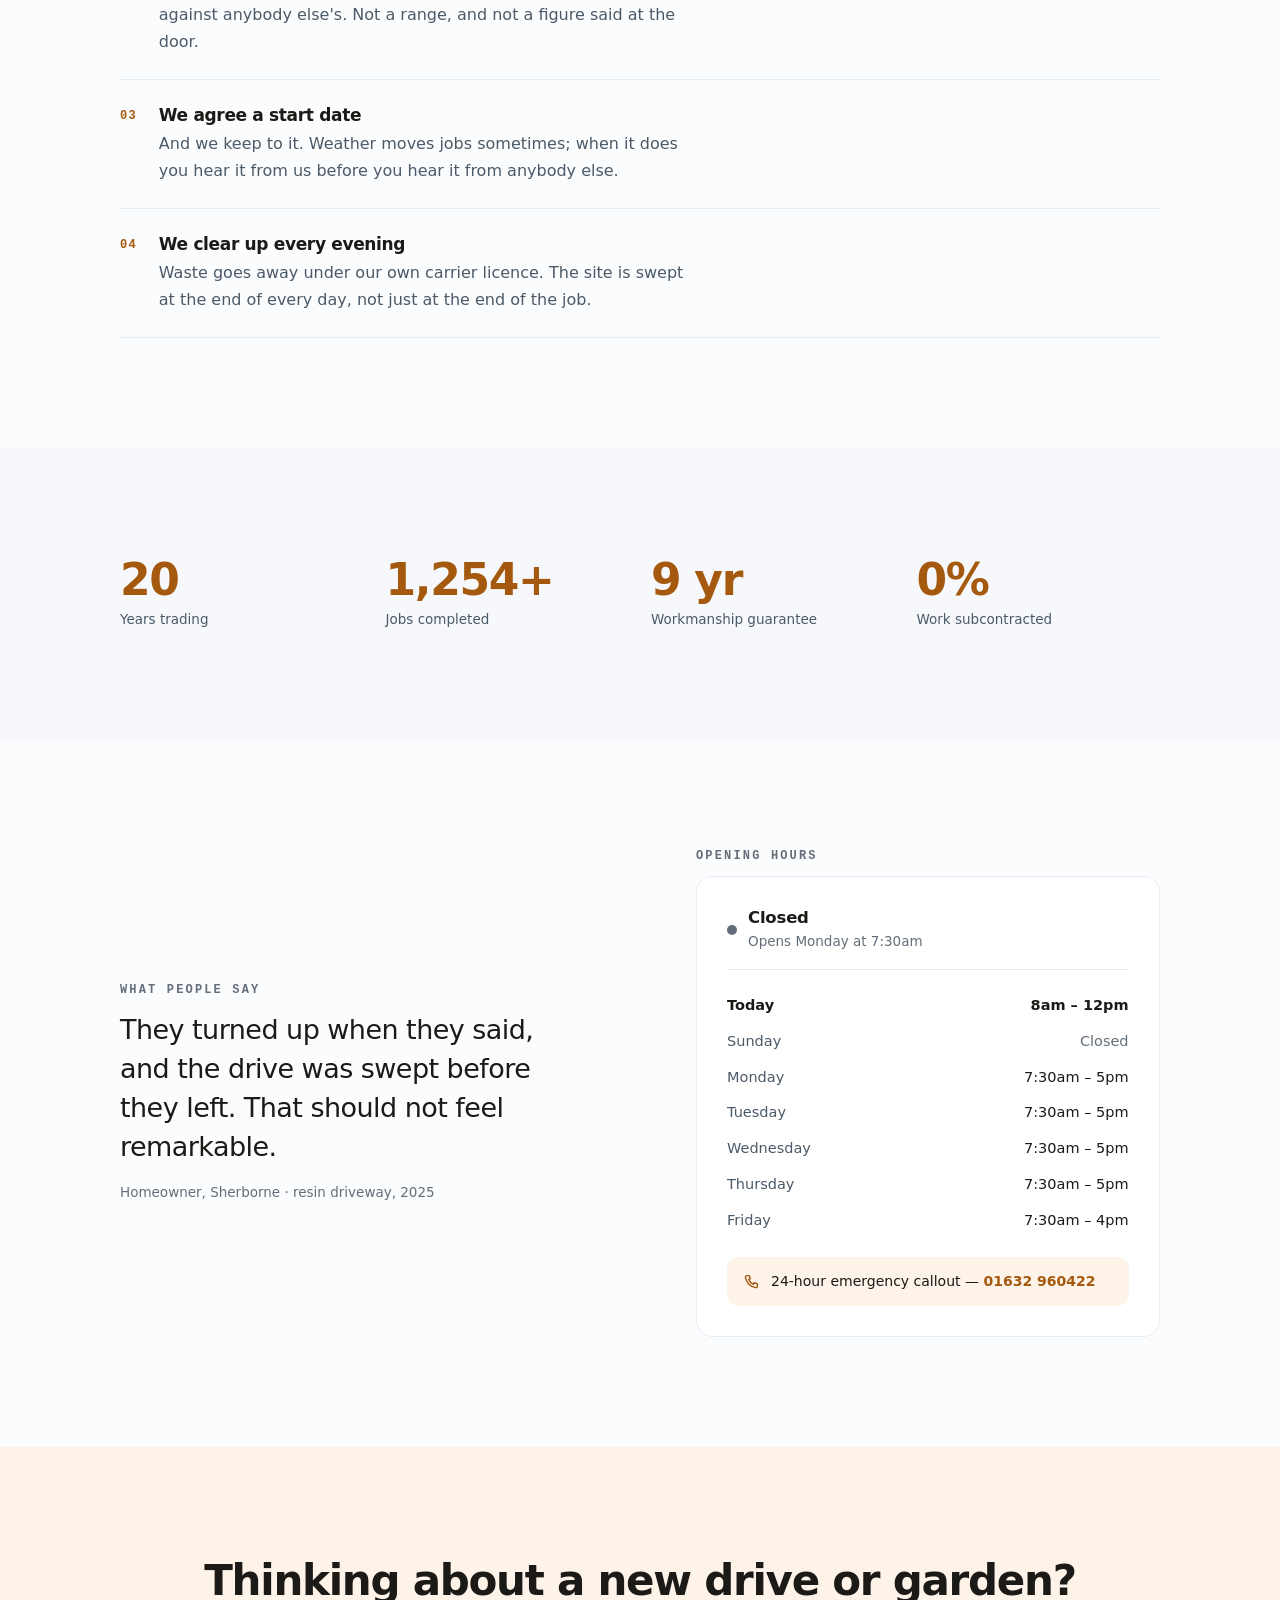
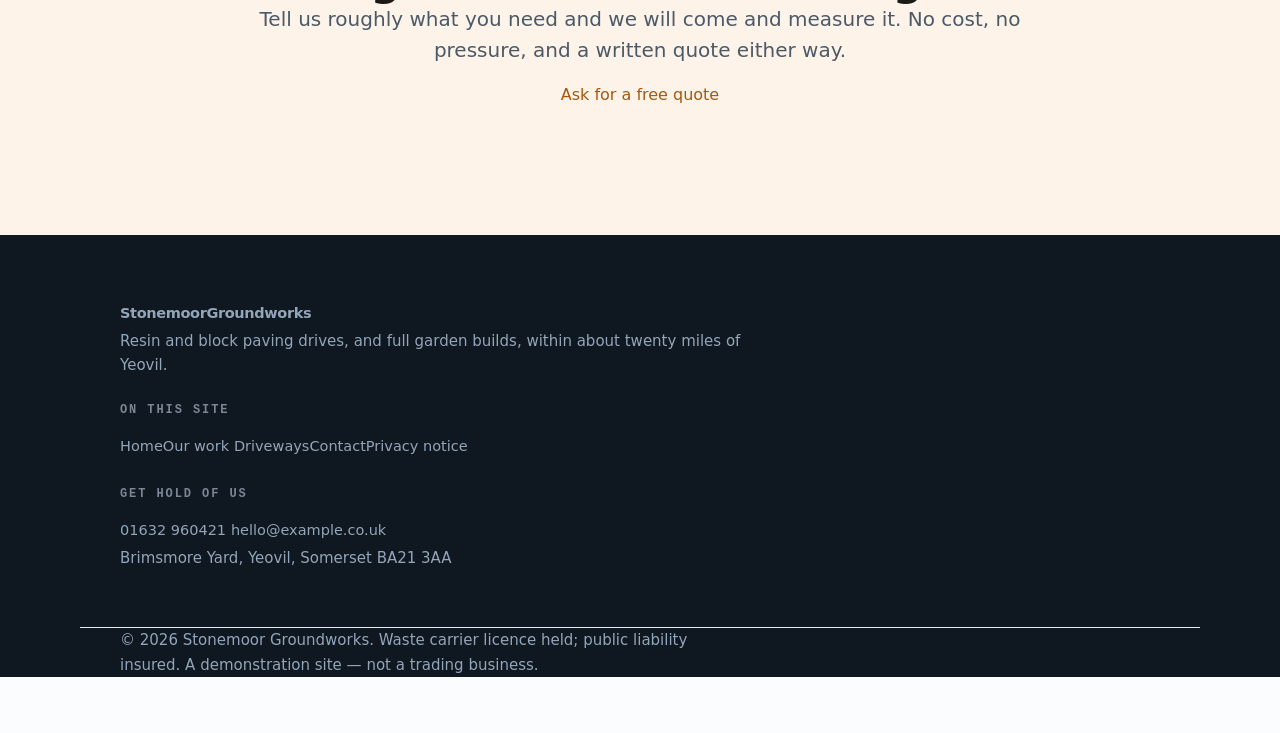
==== commit f9fde16a: "The site speaks in its own voice 67 of 67 copy slots answered in content.json and substituted by app" ====
--- a/site/index.html
+++ b/site/index.html
@@ -22,7 +22,7 @@
       <a href="work.html">Our work</a>
       <a href="service.html">Driveways</a>
       <a href="contact.html">Contact</a>
-      <a class="btn btn-sm" href="service.html#quote">Get a quote</a>
+      <a class="btn btn-sm" href="service.html#quote">Ask for a quote</a>
     </nav>
     <button class="burger" id="burger" aria-label="Menu" aria-expanded="false" aria-controls="nav">
       <span></span><span></span>
@@ -45,14 +45,13 @@
     <div class="wrap inner">
       <p class="eyebrow">South Somerset &amp; North Dorset</p>
       <h1>
-        <span class="line"><span style="--d:0ms">Driveways and gardens</span></span>
-        <span class="line"><span style="--d:90ms">built to last.</span></span>
+        <span class="line"><span style="--d:0ms">Drives and gardens</span></span>
+        <span class="line"><span style="--d:90ms">that stay right.</span></span>
       </h1>
-      <p class="lede">Resin, block paving and full garden builds. Twenty-two years,
-        no subcontractors, and a written quote before anything is lifted.</p>
+      <p class="lede">Resin, block paving and full garden builds, within about twenty miles of Yeovil. Twenty-two years at it, no subcontractors, and a written quote with the materials named before anything is lifted.</p>
       <div class="cta">
-        <a class="btn" href="service.html#quote">Get a free quote</a>
-        <a class="btn btn-ghost" href="work.html">See recent work</a>
+        <a class="btn" href="service.html#quote">Ask for a free quote</a>
+        <a class="btn btn-ghost" href="work.html">See jobs we have finished</a>
       </div>
     </div>
   </section>
@@ -360,7 +359,7 @@
     <div class="wrap split">
       <div data-reveal>
         <p class="eyebrow">Coverage</p>
-        <h2>Do we come to you?</h2>
+        <h2>Do we work where you are?</h2>
         <p class="measure">We work across South Somerset and North Dorset as standard,
           and travel further for larger projects. Check before you ring &mdash; it takes
           a second and we would rather tell you now than after a site visit.</p>
@@ -735,7 +734,7 @@
       <div class="section-head" data-reveal>
         <div>
           <p class="eyebrow">Recent work</p>
-          <h2>Jobs we have finished nearby</h2>
+          <h2>Drives we have finished near you</h2>
         </div>
         <a class="arrow-link" href="work.html">See all our work</a>
       </div>
@@ -988,24 +987,21 @@
     <div class="wrap">
       <div data-reveal>
         <p class="eyebrow">How it works</p>
-        <h2>Four steps, no surprises</h2>
+        <h2>How a job runs, start to finish</h2>
       </div>
       <div class="steps" data-reveal>
         <div class="step"><span class="n"></span>
-          <div><h3>We visit and measure</h3>
-          <p>Free, no obligation, and usually within a week. We will tell you if
-             we think the job is wrong for you.</p></div></div>
+          <div><h3>We come and look</h3>
+          <p>Free, and no obligation. We come out and look before we price anything, and if we think the job is wrong for you we will say so.</p></div></div>
         <div class="step"><span class="n"></span>
-          <div><h3>You get it in writing</h3>
-          <p>A fixed written quote with the materials named. Not a range, not a
-             verbal figure at the door.</p></div></div>
+          <div><h3>The quote comes in writing</h3>
+          <p>A written quote with the materials named, so you can hold it against anybody else's. Not a range, and not a figure said at the door.</p></div></div>
         <div class="step"><span class="n"></span>
-          <div><h3>We book a start date</h3>
-          <p>And we keep it. If weather moves us, you hear it from us first.</p></div></div>
+          <div><h3>We agree a start date</h3>
+          <p>And we keep to it. Weather moves jobs sometimes; when it does you hear it from us before you hear it from anybody else.</p></div></div>
         <div class="step"><span class="n"></span>
-          <div><h3>We clear the site</h3>
-          <p>Waste taken away under our carrier licence. The job is not finished
-             until the drive is swept.</p></div></div>
+          <div><h3>We clear up every evening</h3>
+          <p>Waste goes away under our own carrier licence. The site is swept at the end of every day, not just at the end of the job.</p></div></div>
       </div>
     </div>
   </section>
@@ -1412,10 +1408,10 @@
 
   <section class="section cta-band">
     <div class="wrap center" data-reveal>
-      <h2>Thinking about a new driveway?</h2>
+      <h2>Thinking about a new drive or garden?</h2>
       <p class="lede measure center-x">Tell us roughly what you need and we will come
         and measure it. No cost, no pressure, and a written quote either way.</p>
-      <a class="btn btn-lg" href="service.html#quote">Get a free quote</a>
+      <a class="btn btn-lg" href="service.html#quote">Ask for a free quote</a>
     </div>
   </section>
 
@@ -1425,22 +1421,22 @@
   <div class="wrap grid">
     <div>
       <a class="brand" href="index.html">Stonemoor<span>Groundworks</span></a>
-      <p>Driveways, patios and landscaping across South Somerset and North Dorset.</p>
+      <p>Resin and block paving drives, and full garden builds, within about twenty miles of Yeovil.</p>
     </div>
     <div>
-      <h3>Pages</h3>
+      <h3>On this site</h3>
       <a href="index.html">Home</a><a href="work.html">Our work</a>
       <a href="service.html">Driveways</a><a href="contact.html">Contact</a><a href="privacy.html">Privacy notice</a>
     </div>
     <div>
-      <h3>Get in touch</h3>
+      <h3>Get hold of us</h3>
       <a href="tel:+441632960421">01632 960421</a>
       <a href="mailto:hello@example.co.uk">hello@example.co.uk</a>
       <p>Brimsmore Yard, Yeovil, Somerset BA21 3AA</p>
     </div>
   </div>
   <div class="wrap rule">
-    <p>&copy; 2026 Stonemoor Groundworks. A demonstration site - not a trading business.</p>
+    <p>&copy; 2026 Stonemoor Groundworks. Waste carrier licence held; public liability insured. A demonstration site &mdash; not a trading business.</p>
   </div>
 </footer>
 
@@ -2331,7 +2327,7 @@
   </a>
   <a class="a-quote" href="#quote">
     <svg viewBox="0 0 24 24" aria-hidden="true"><path d="M5 4h11l3 3v13H5z"/><path d="M8.5 11h7M8.5 15h4.5"/></svg>
-    <span>Get a quote</span>
+    <span>Ask for a quote</span>
   </a>
 </div>
 
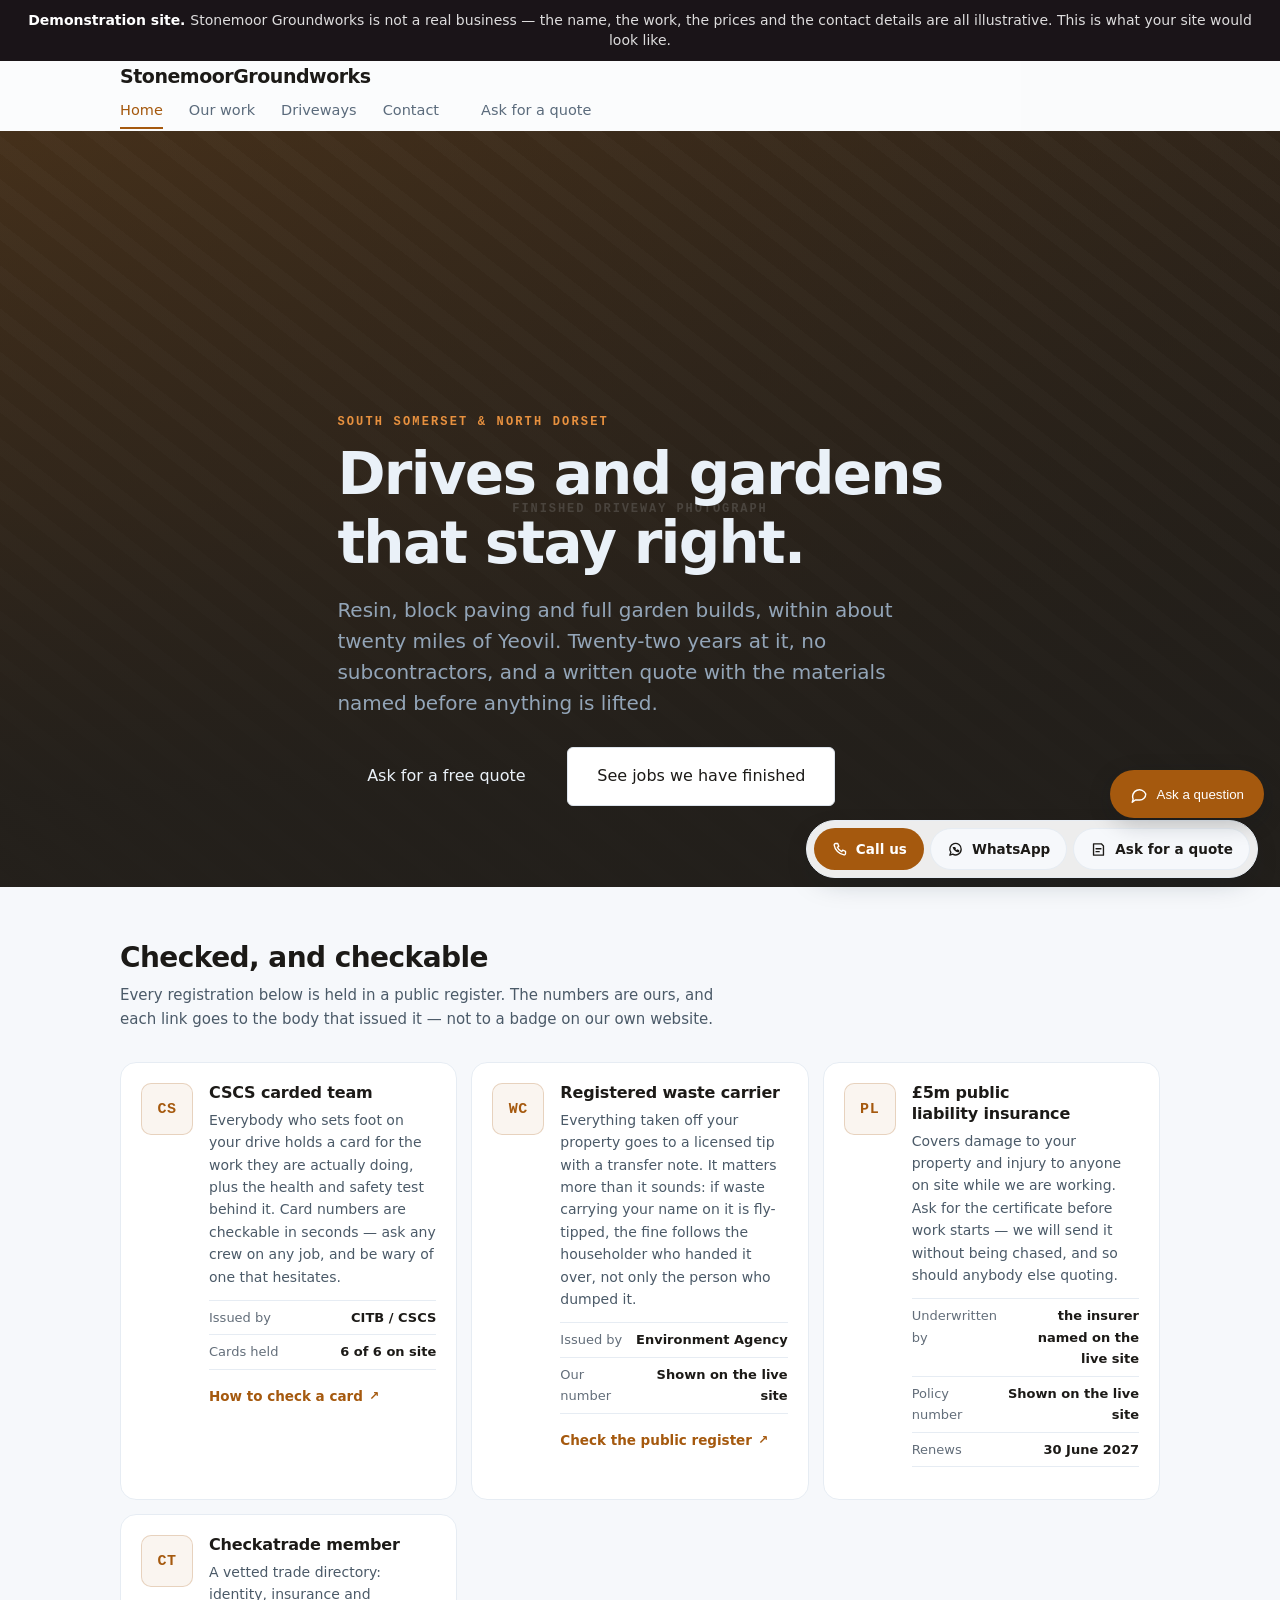
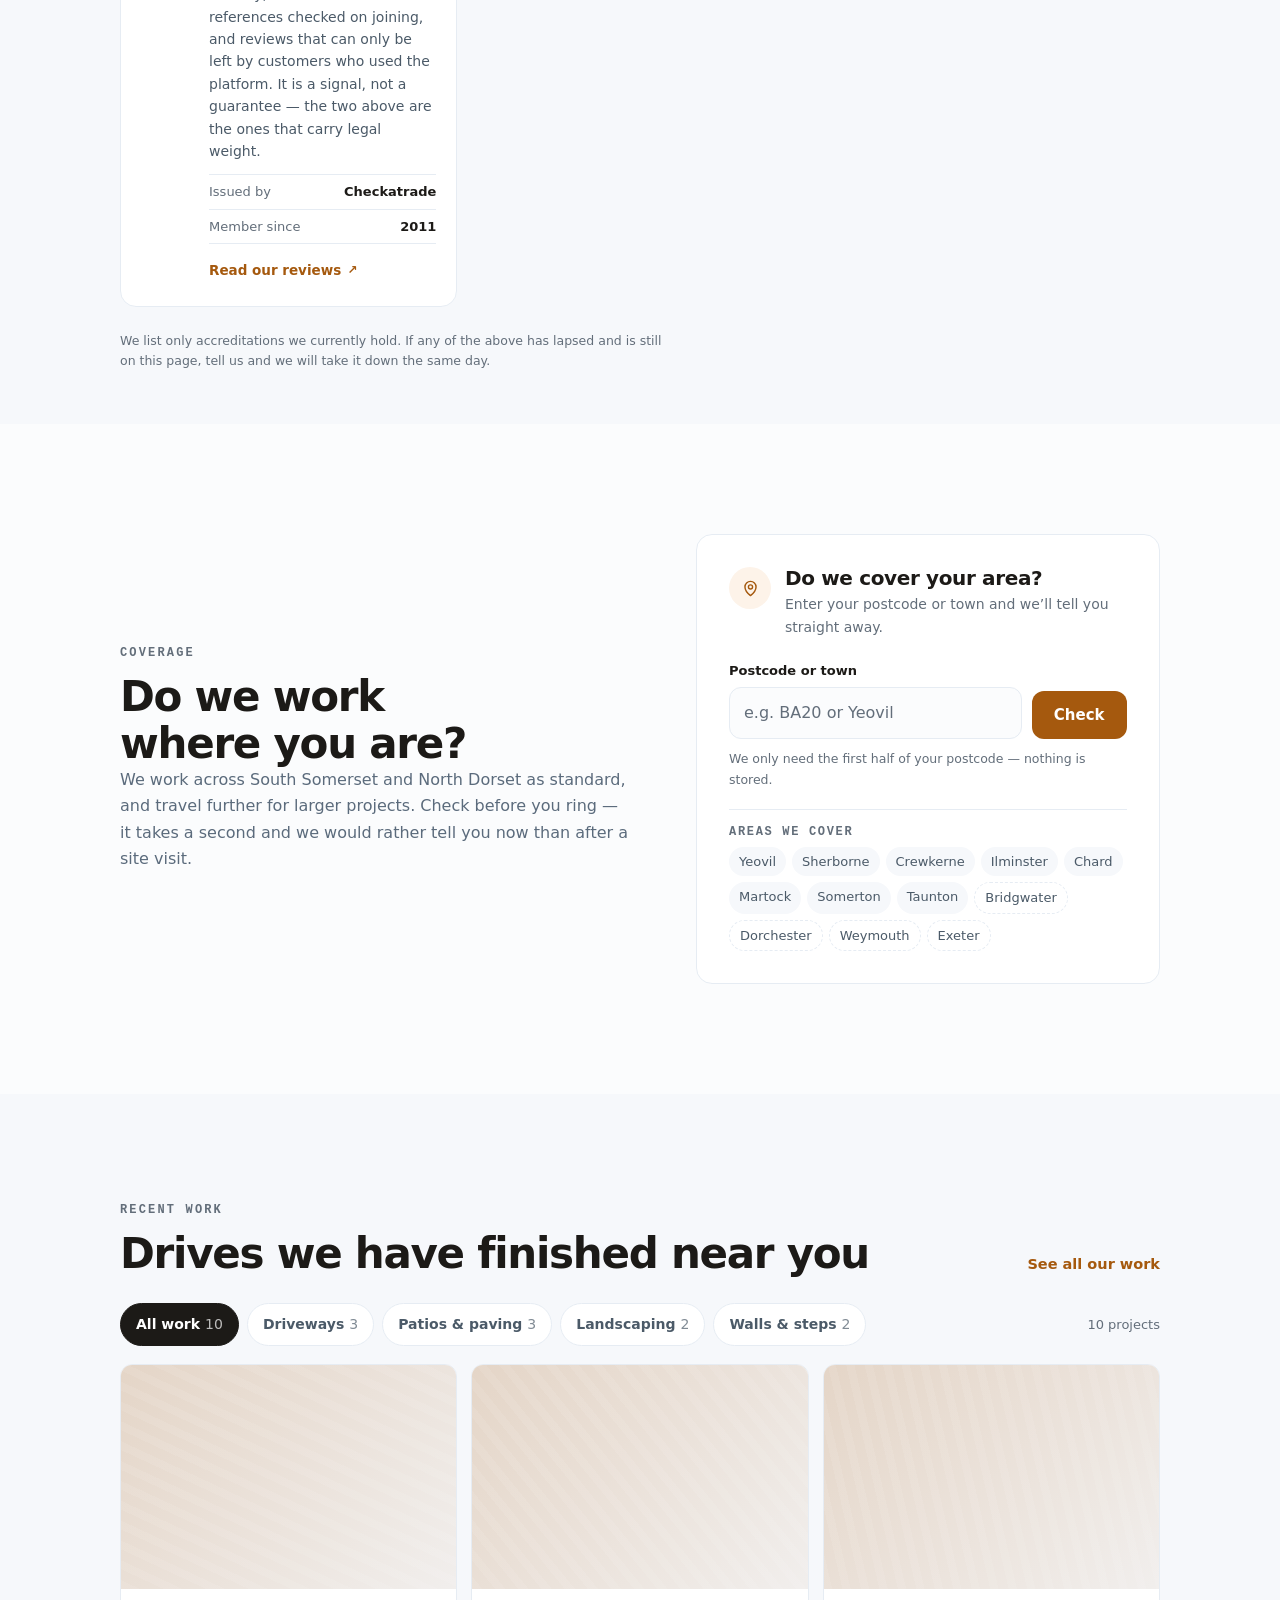
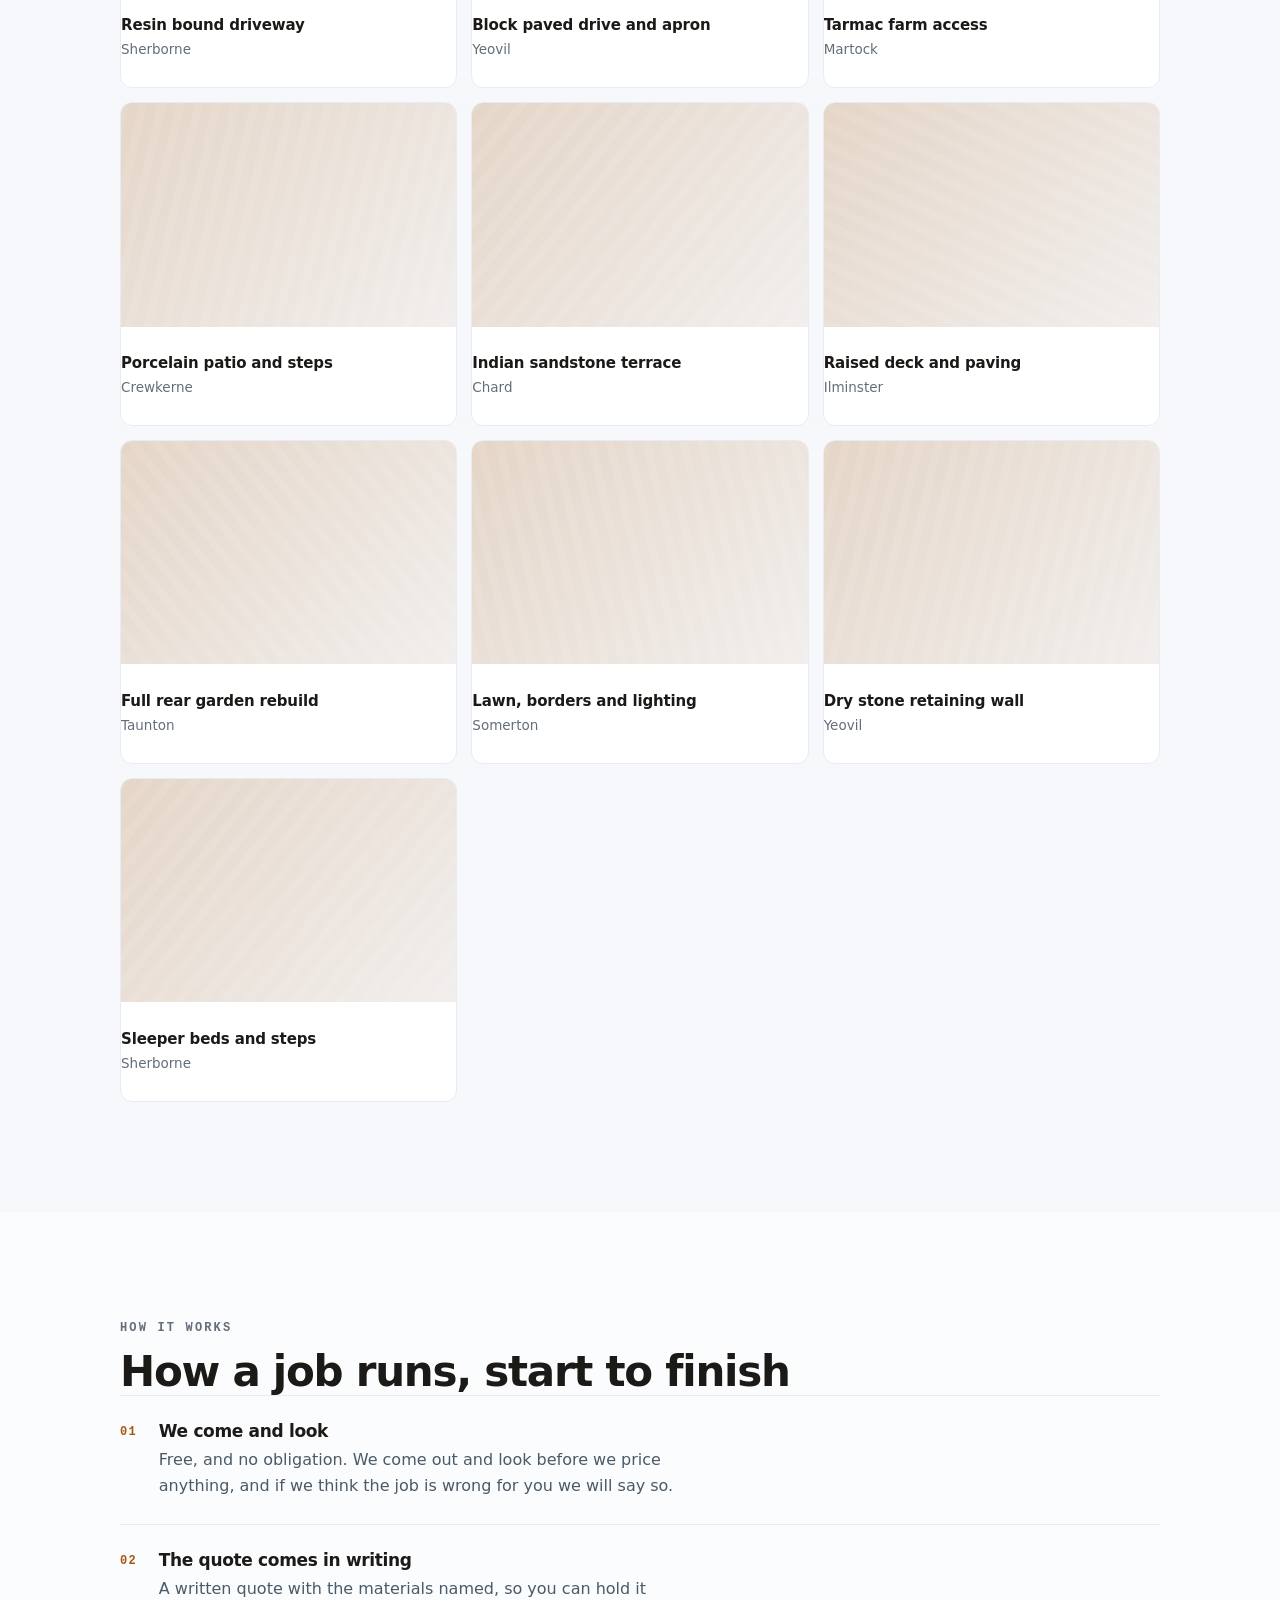
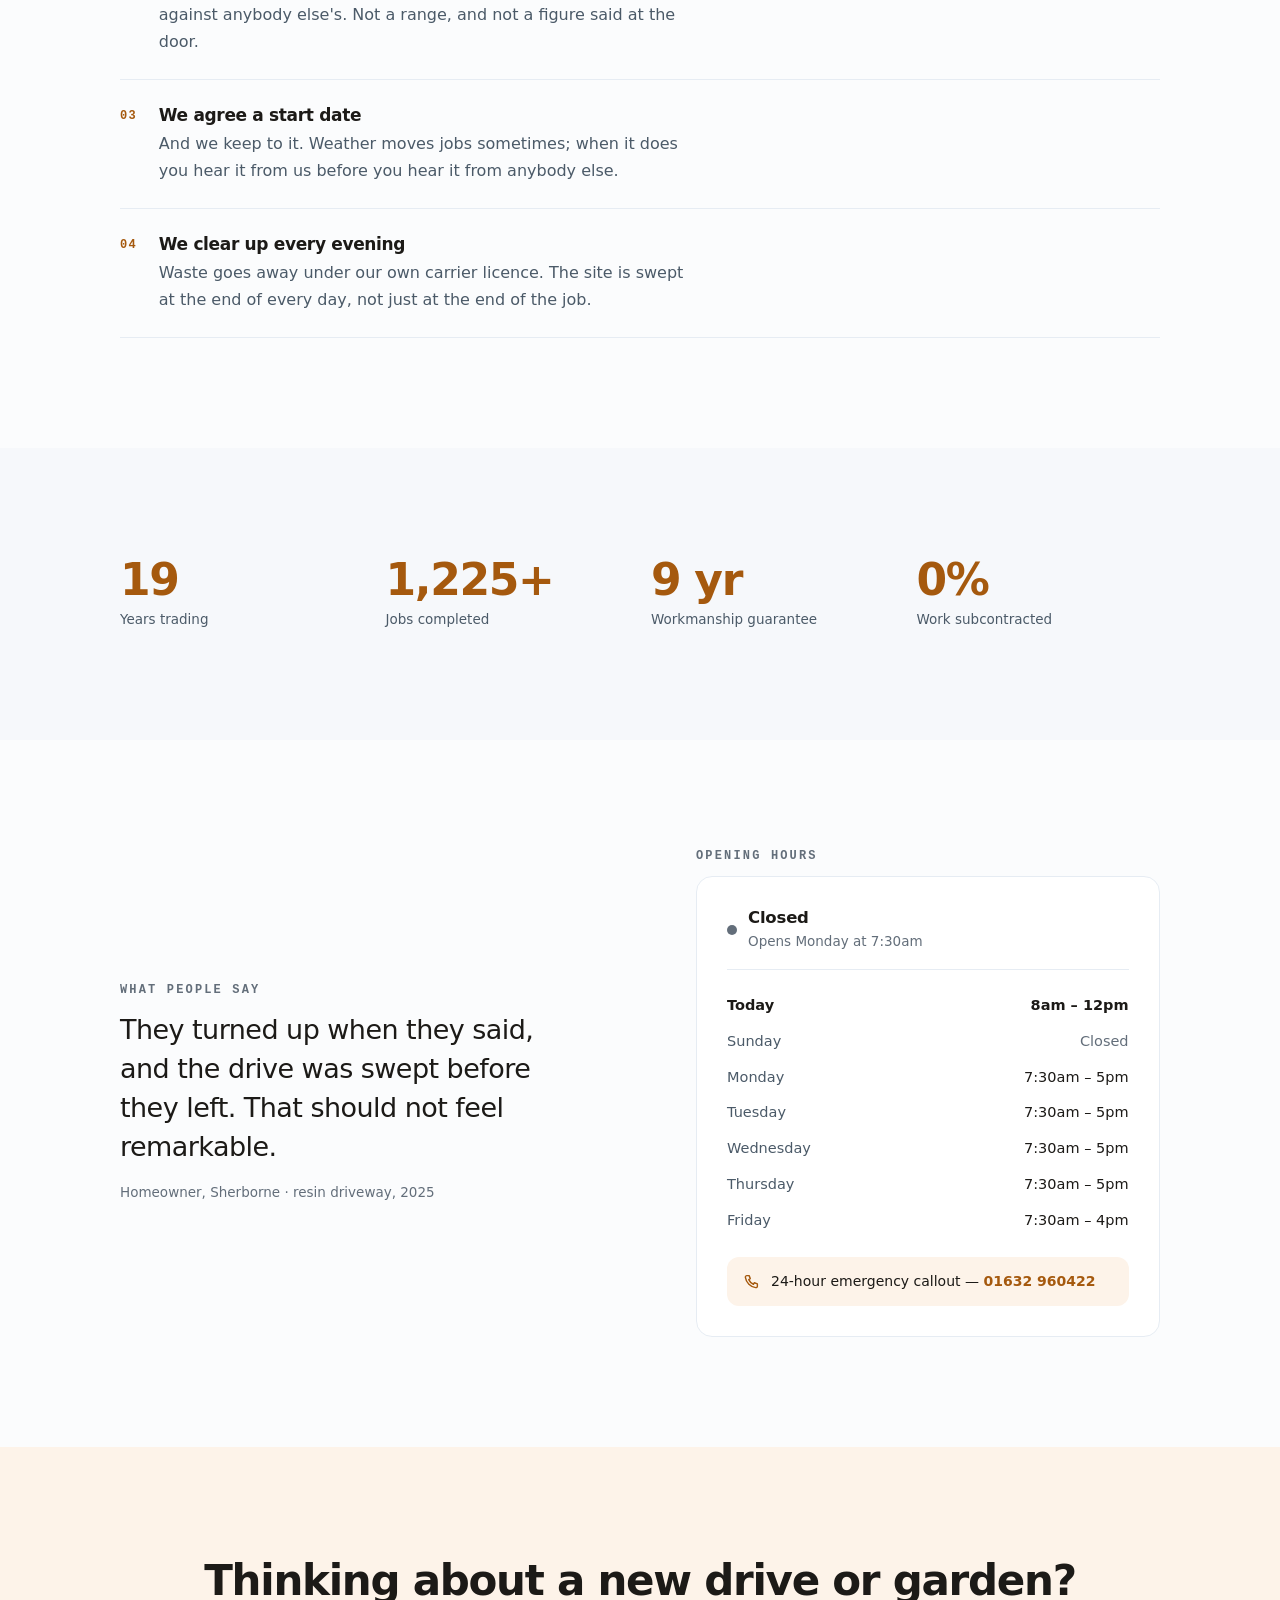
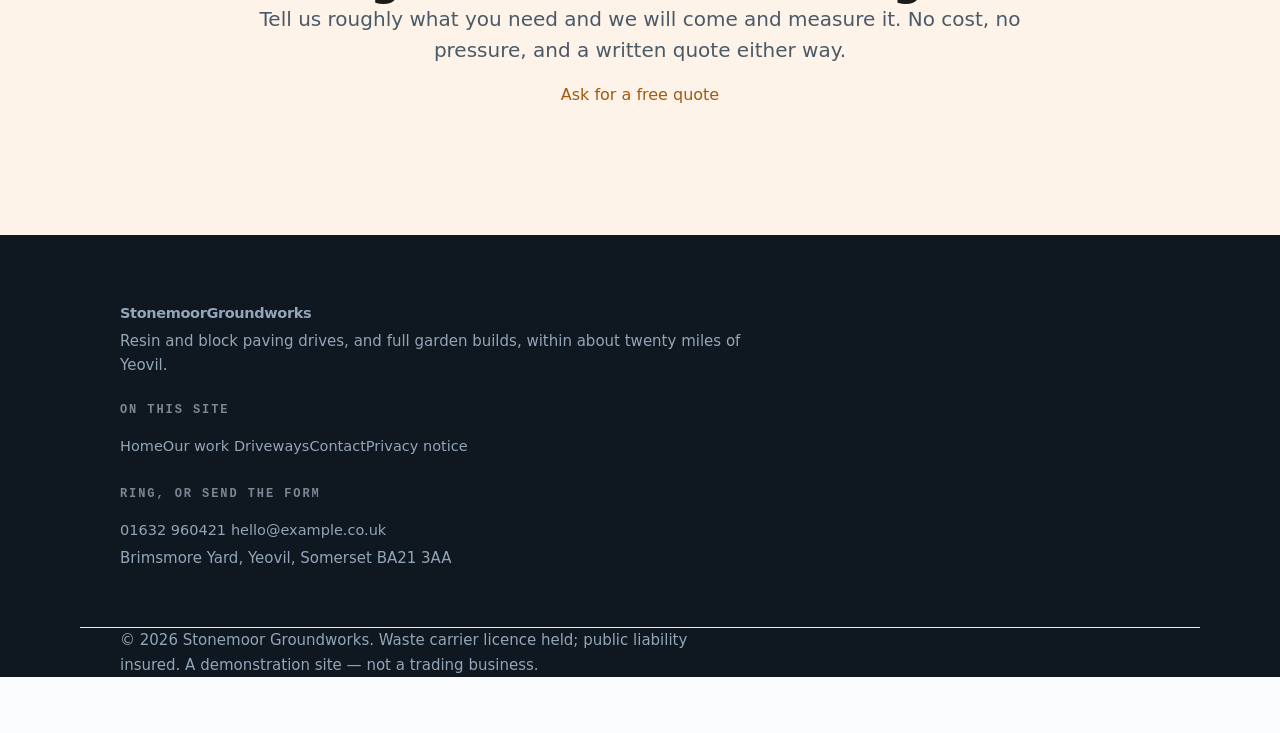
==== commit 3338177c: "Re-apply the copy without the duplication bug The previous commit shipped "Resin bound gravel gravel" ====
--- a/site/index.html
+++ b/site/index.html
@@ -1429,7 +1429,7 @@
       <a href="service.html">Driveways</a><a href="contact.html">Contact</a><a href="privacy.html">Privacy notice</a>
     </div>
     <div>
-      <h3>Get hold of us</h3>
+      <h3>Ring, or send the form</h3>
       <a href="tel:+441632960421">01632 960421</a>
       <a href="mailto:hello@example.co.uk">hello@example.co.uk</a>
       <p>Brimsmore Yard, Yeovil, Somerset BA21 3AA</p>
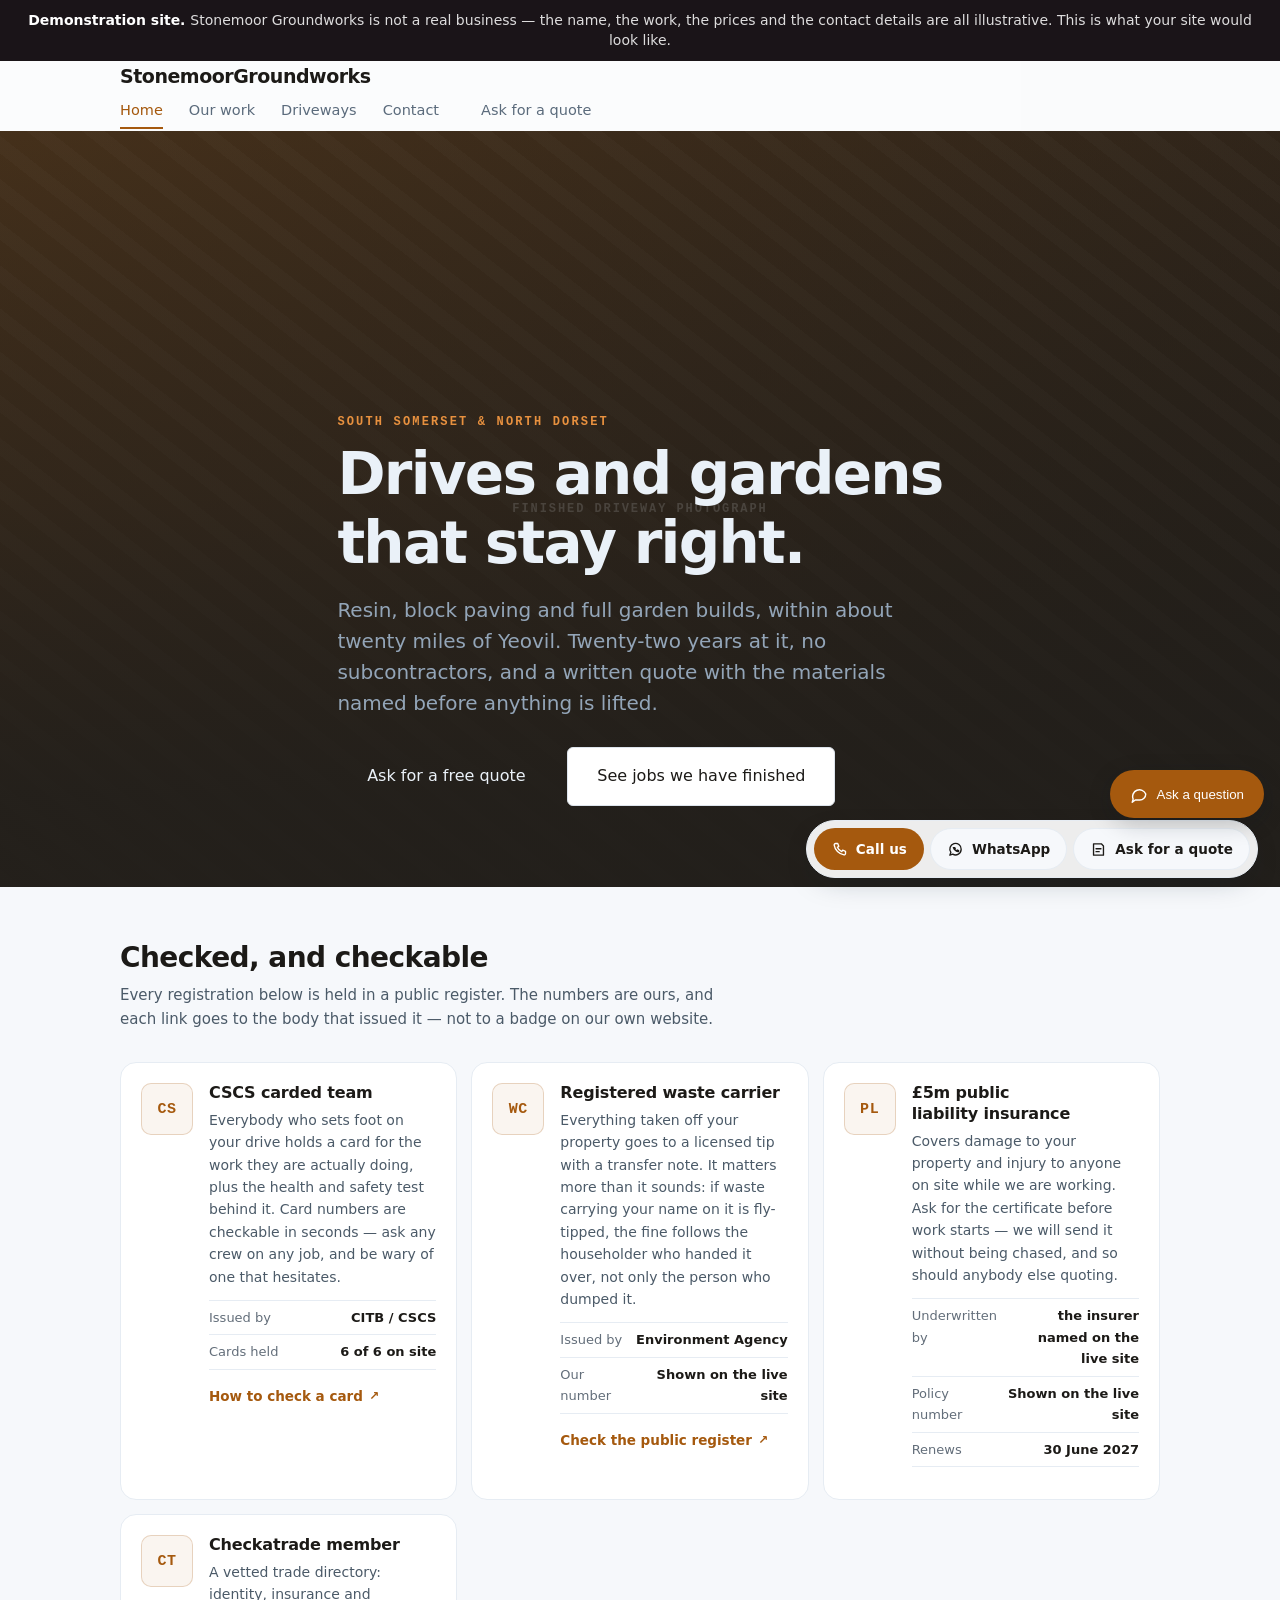
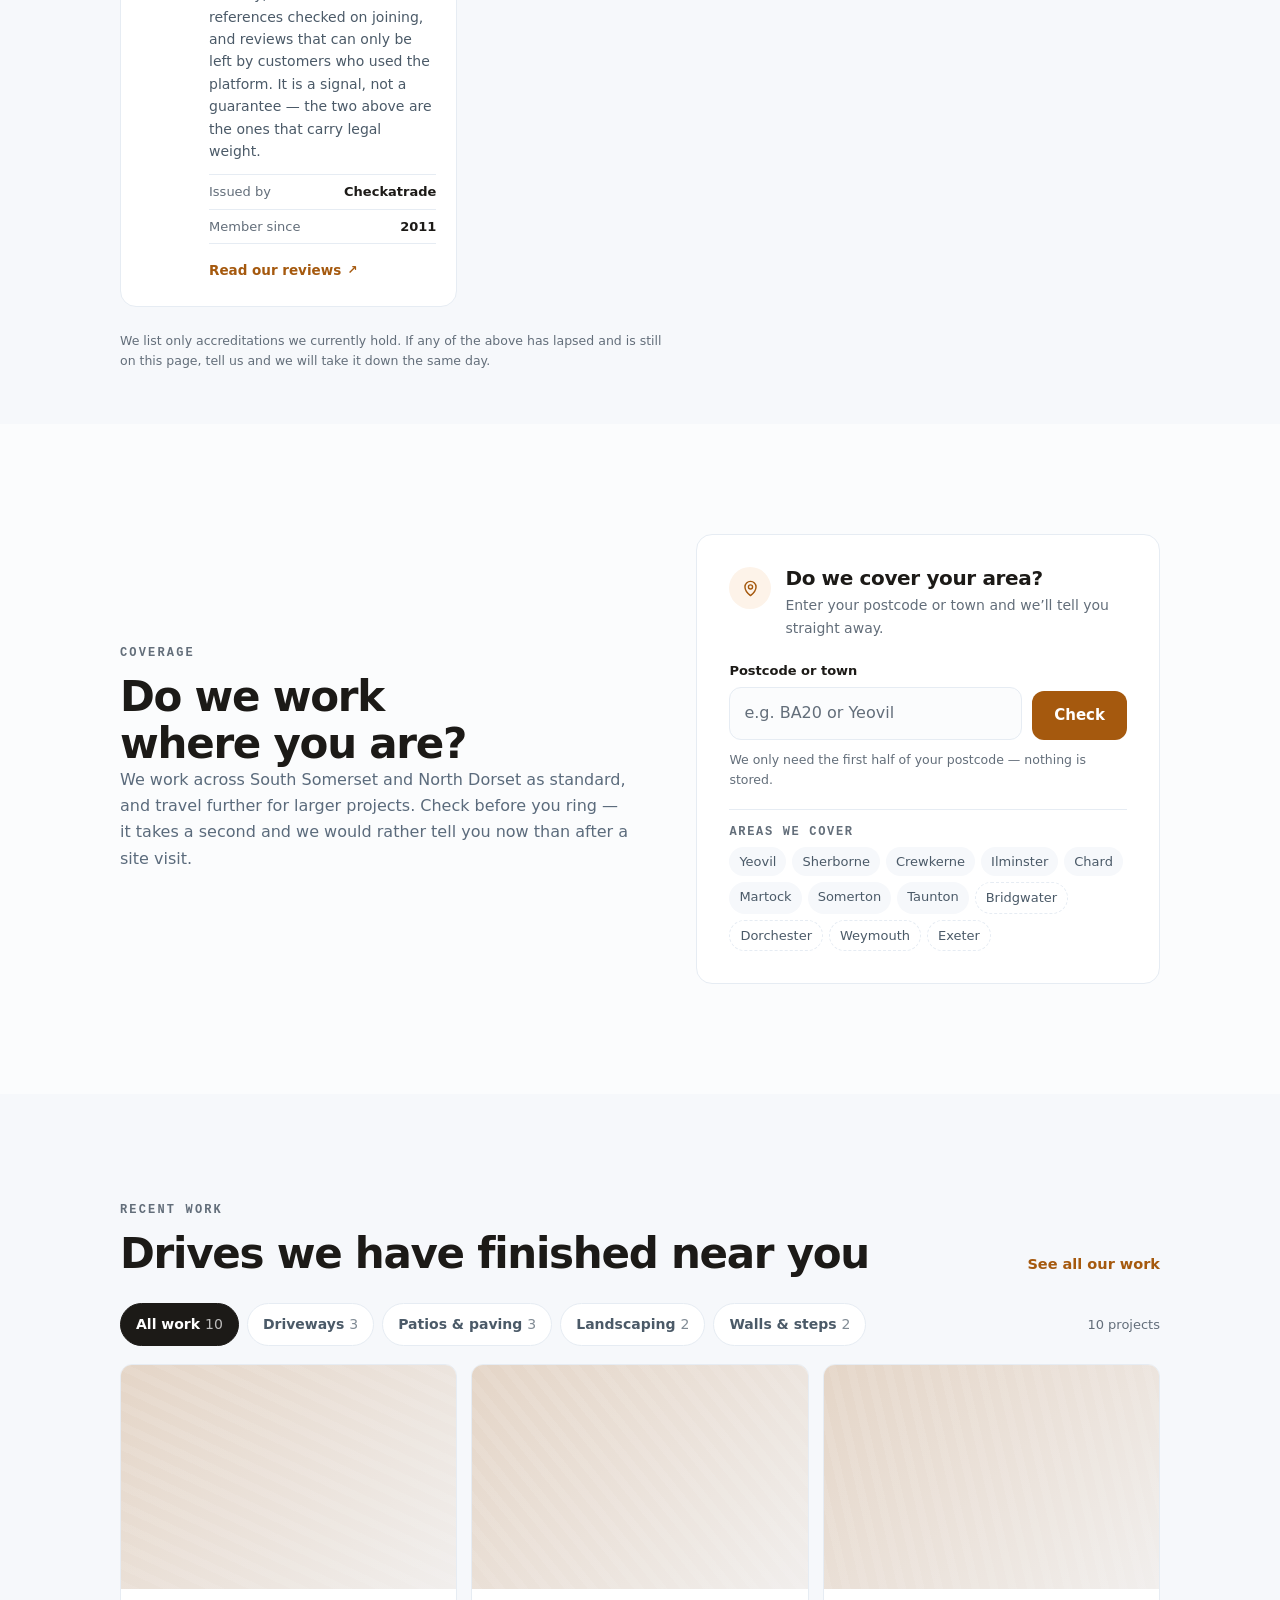
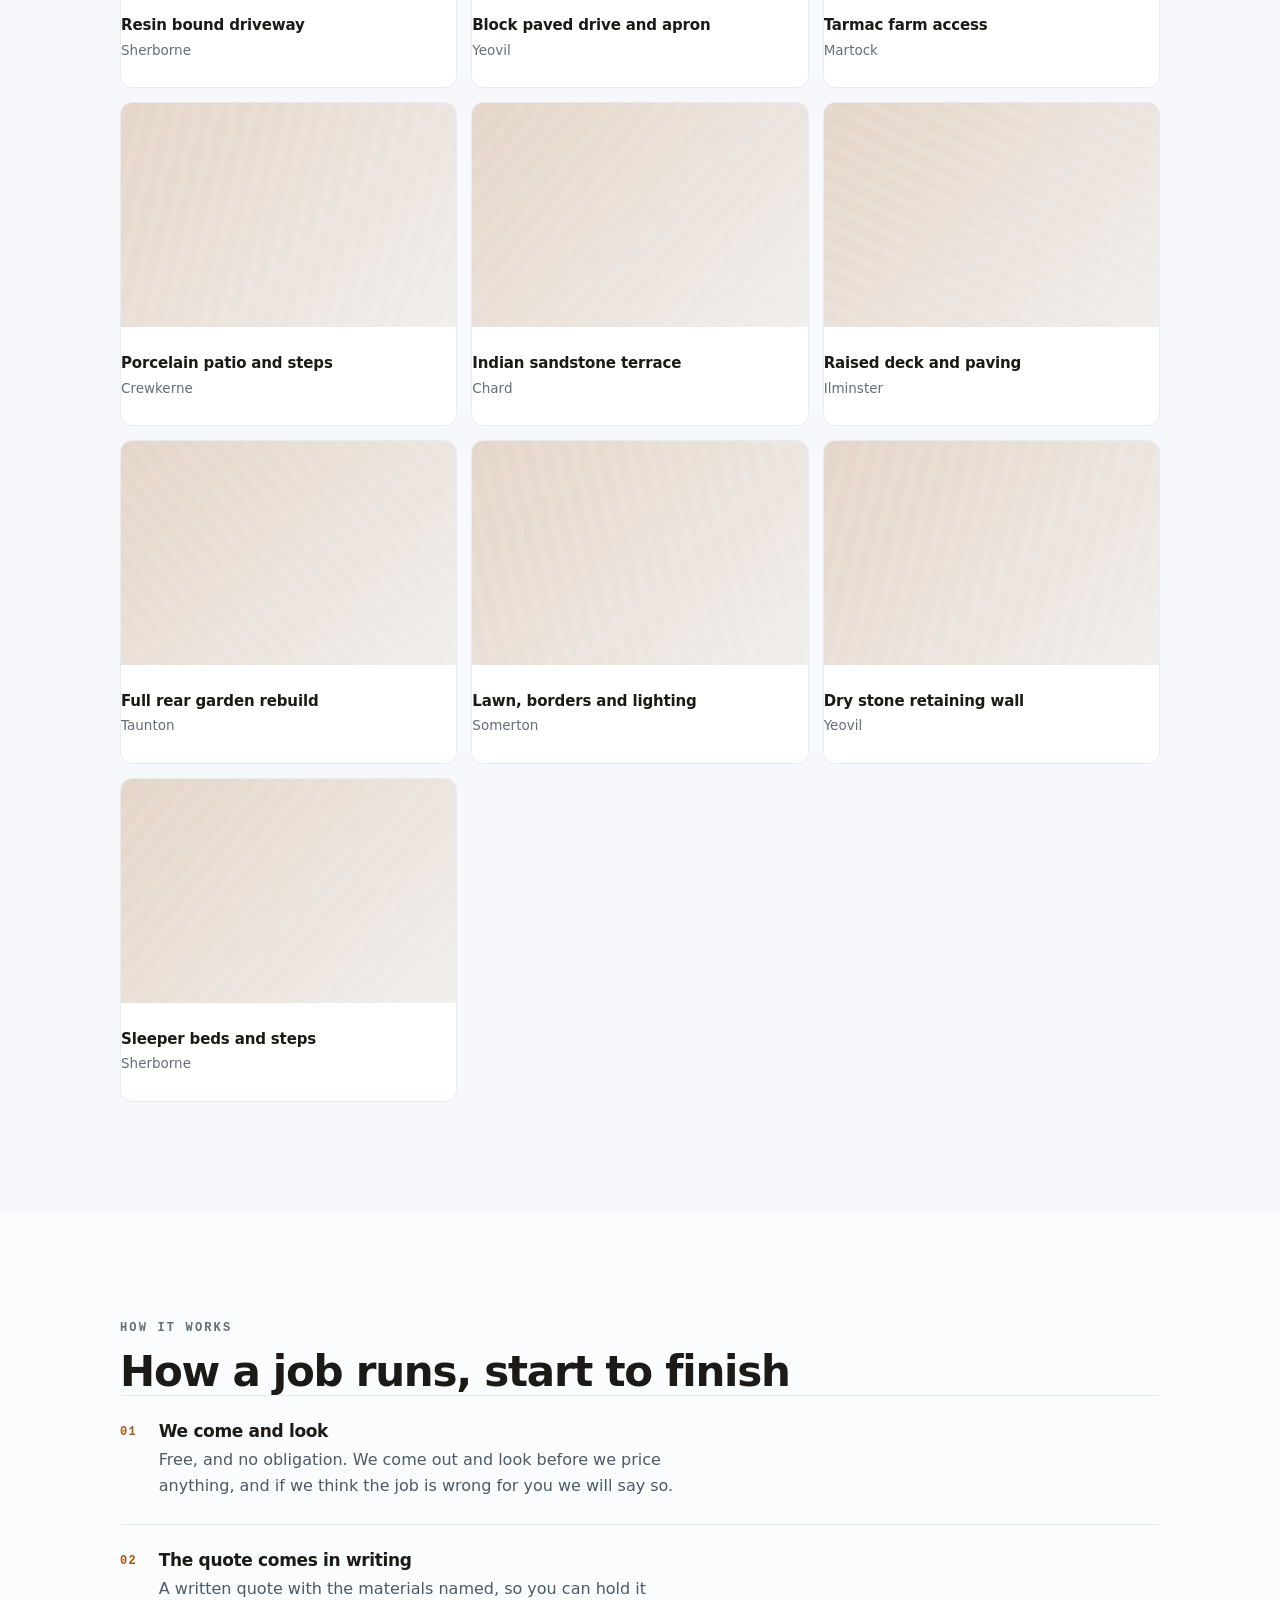
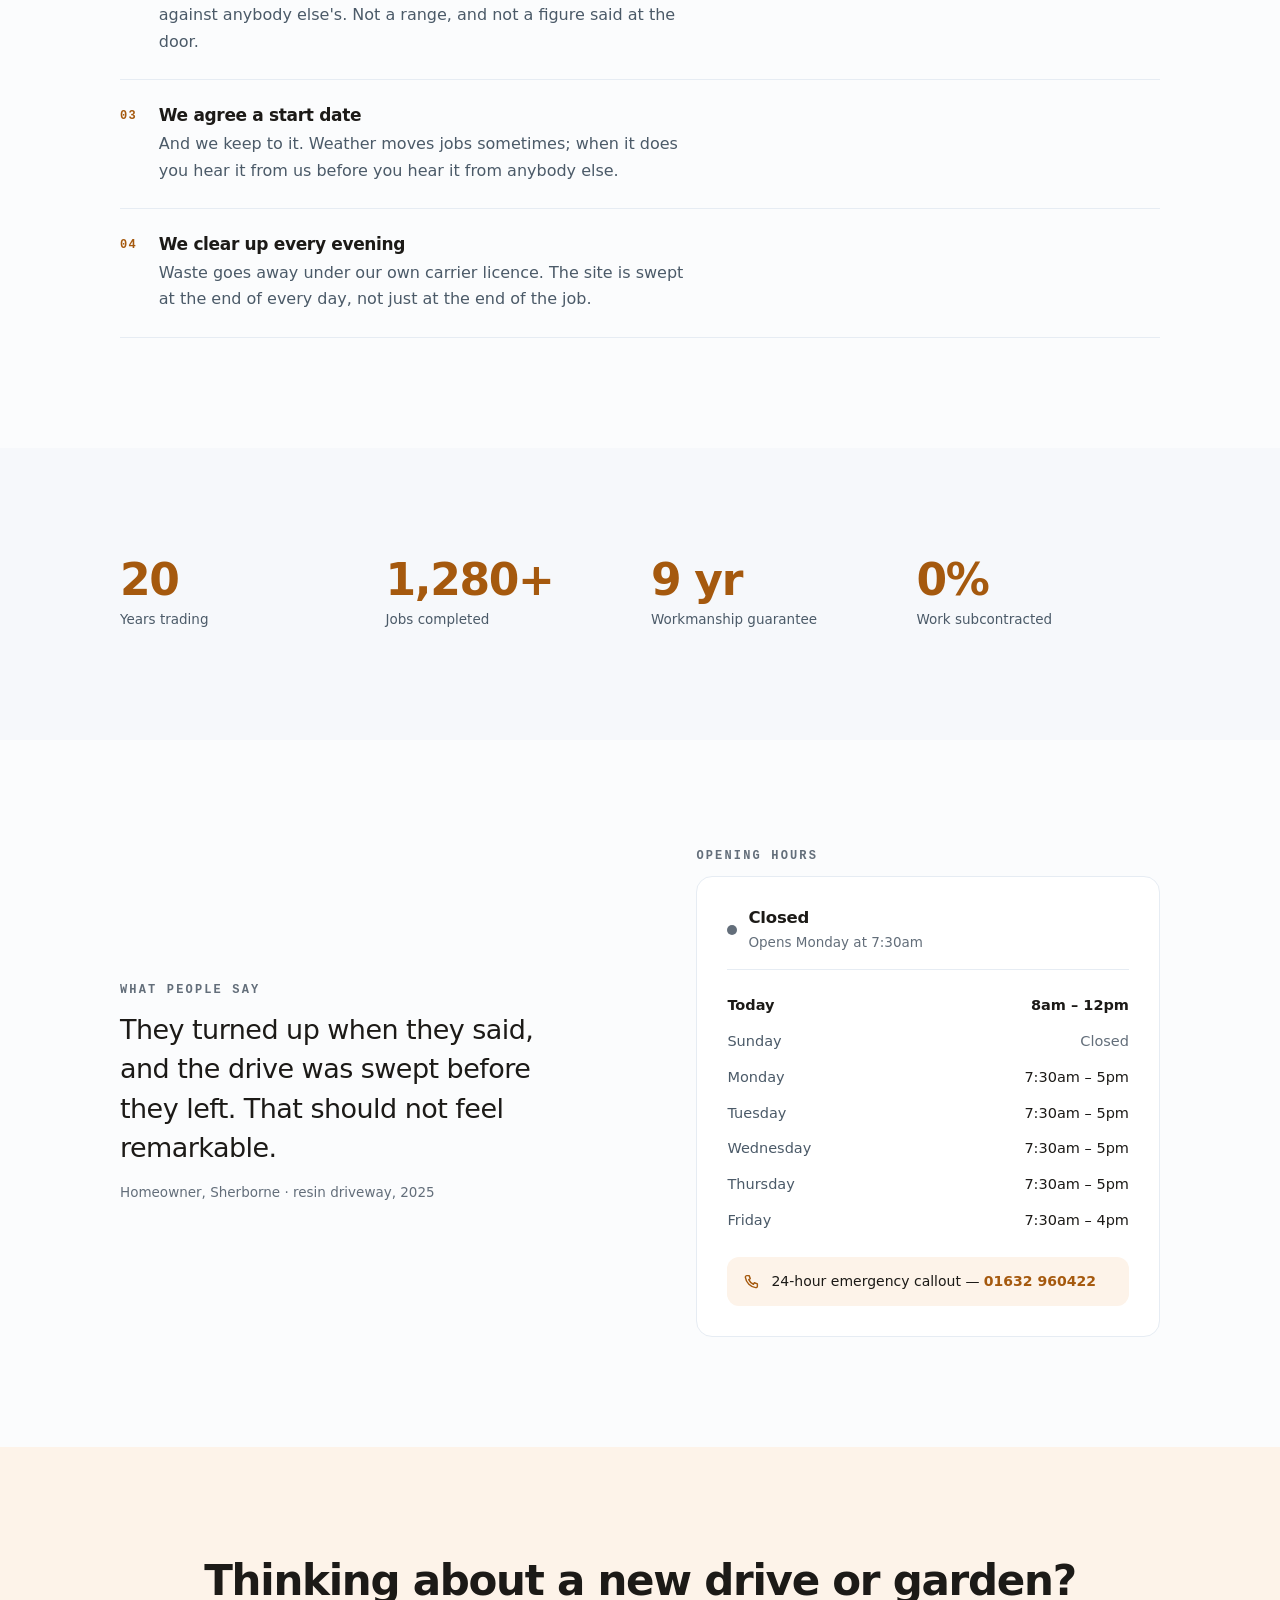
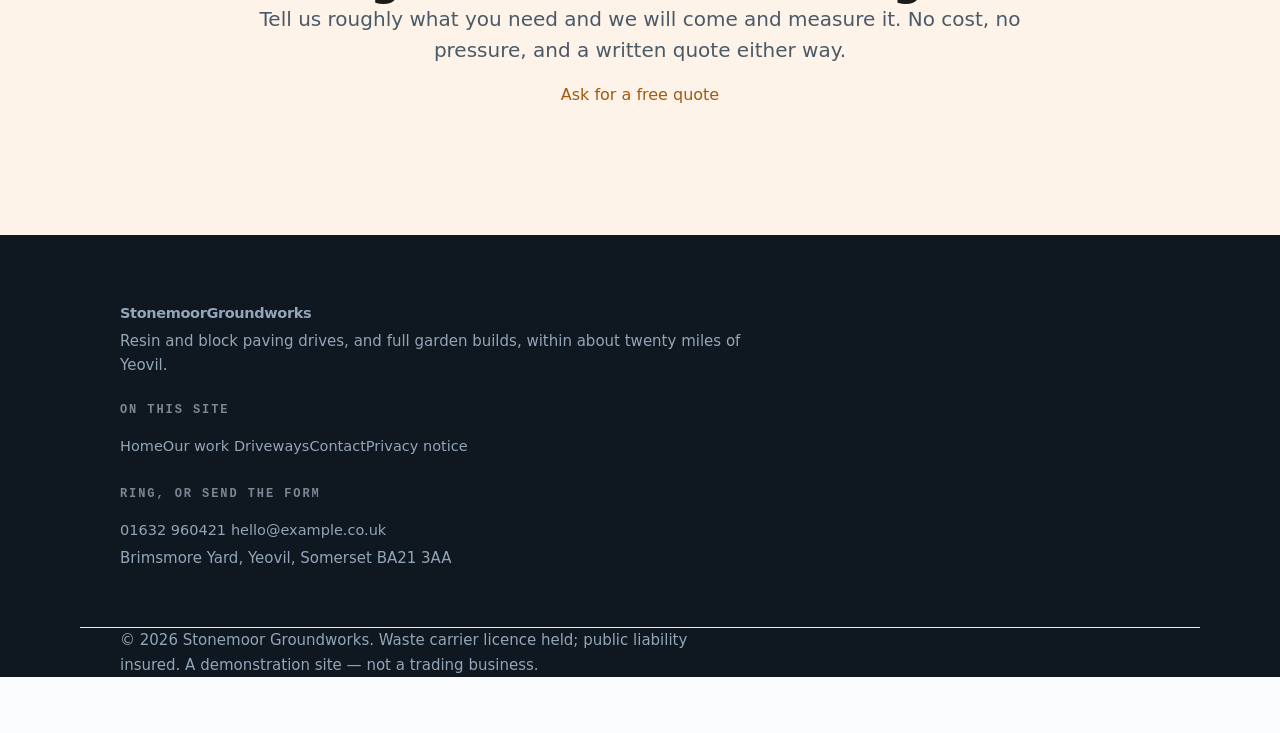
==== commit 83d7e395: "The site is no longer empty without JavaScript update_project.py --assets, with the head-reference s" ====
--- a/site/index.html
+++ b/site/index.html
@@ -7,6 +7,8 @@
 <meta name="description" content="Resin, block paving and full garden builds across South Somerset and North Dorset. Free written quotes, no obligation.">
 <link rel="stylesheet" href="assets/tokens.css">
 <link rel="stylesheet" href="assets/site.css">
+<noscript><link rel="stylesheet" href="assets/noscript.css"></noscript>
+<!-- ^ site.css hides every [data-reveal] until site.js reveals it. Without this the page is empty without JavaScript. -->
 <link rel="stylesheet" href="trade.css">
 <link rel="stylesheet" href="assets/brand.css">
 </head>
--- a/site/assets/site.css
+++ b/site/assets/site.css
@@ -333,7 +333,61 @@
 [data-reveal="left"]{transform:translateX(34px)}
 [data-reveal="right"]{transform:translateX(-34px)}
 [data-reveal="scale"]{transform:scale(.95)}
-[data-reveal].in{opacity:1;transform:none}
+[data-reveal].in{opacity:1;transform:none;will-change:auto}
+/* will-change:auto on arrival, not in a timeout. `will-change` is a standing
+   promise, not a hint for the length of a transition: left on, it keeps a
+   compositor layer alive for EVERY revealed element for as long as the page is
+   open. Measured before this line existed: 18 of 18 on insight.html, 27 on
+   index.html, all still holding a layer after everything had settled.
+   Declarative, so it cannot desynchronise the way a transitionend handler can
+   when a transition is interrupted. */
+
+
+/* ---------- 9b. press and in-view, for pointers that cannot hover ---------- *
+   Every interaction affordance above hangs off :hover, and a touchscreen has
+   none. Counted before this block existed: 15 :hover rules against 0 :active,
+   so a phone visitor got no acknowledgement of a tap on any card, button or
+   link, on any template - nothing at all until the next page arrived.
+
+   Scoped to coarse pointers so this is genuinely hover's opposite number rather
+   than a second effect layered on a mouse, which already has hover to answer it.
+
+   `scale`, never `transform`. `[data-reveal].in{transform:none}` above is
+   (0,2,0) and sits later in this file, so `.btn:active` - also (0,2,0) - would
+   lose the tie and the press would silently do nothing. No button carries
+   data-reveal today, which is the only reason that is a trap rather than a bug;
+   `scale` is its own property and composes instead of fighting. See
+   motion-failure-register entry 5. */
+
+@media (hover: none) and (pointer: coarse) {
+  .btn, a.card, .arrow-link, .nav a, .crumbs a, .ftr a {
+    transition: scale var(--dur-fast, .14s) var(--ease-out),
+                box-shadow var(--dur-fast, .14s) var(--ease-out),
+                opacity var(--dur-fast, .14s) var(--ease-out);
+  }
+
+  /* Small, because it is a confirmation rather than an animation and it has to
+     survive being seen on every single tap. */
+  .btn:active   { scale: .97; }
+  a.card:active { scale: .985; box-shadow: 0 4px 14px rgba(20,24,31,.06); }
+
+  /* A line of text that shrinks reads as a glitch rather than as a press, so
+     links dip instead of squeezing. */
+  .arrow-link:active, .nav a:active, .crumbs a:active, .ftr a:active,
+  .big-link a:active { opacity: .62; }
+
+  /* Scrolling becomes the pointer: site.js marks the card nearest the middle of
+     the screen, and these mirror the :hover states above rather than inventing
+     a second visual language. */
+  a.card.is-in-view          { transform: translateY(-5px); border-color: var(--line-2); }
+  a.card.is-in-view::before  { transform: scaleX(1); }
+  a.card.is-in-view .ico     { transform: scale(1.06) rotate(-4deg); }
+}
+
+@media (prefers-reduced-motion: reduce) {
+  .btn:active, a.card:active { scale: none; }
+  a.card.is-in-view, a.card.is-in-view .ico { transform: none; }
+}
 
 /* ---------- 10. utilities --------------------------------------------------- */
 .center{text-align:center;margin-inline:auto}
--- a/site/assets/noscript.css
+++ b/site/assets/noscript.css
@@ -0,0 +1,78 @@
+/* Loaded only from <noscript>, in the head of every template that reveals
+   on scroll.
+
+   WHY THIS EXISTS
+   site.css sets [data-reveal]{opacity:0} and the only thing that ever turns it
+   back on is `.in`, added by site.js's IntersectionObserver. With JavaScript
+   off that observer never runs, so every heading, stat, step and card carrying
+   the attribute stays invisible for good and the page renders as a set of empty
+   sections.
+
+   Measured before this file existed, with the script tag removed:
+       _templates/index.html     27 of 27 stuck at opacity 0
+       _templates/service.html   14 of 14
+       _templates/insight.html   18 of 18
+
+   That is not a degraded experience, it is a breach of a stated constraint -
+   AGENT-BRIEF, Constraints: "The library is plain HTML/CSS/JS. A visitor with
+   JavaScript off still gets a page." They did not.
+
+   LINKED, NOT NESTED
+   This is a <link> inside <noscript>, never a <style> inside it. A nested style
+   block is the form that has broken head parsing elsewhere, and a fix for an
+   invisible defect that creates a visible one is not a fix.
+
+   Reduced motion is already handled in site.css and is not repeated here. */
+
+/* ---- 1. The reveal system -------------------------------------------- *
+   Covers every variant, because they are all [data-reveal]: "up", "left",
+   "right" and "scale" each add a transform on top of the shared opacity rule.
+   `transition:none` as well as the two overrides, so nothing is left waiting
+   to animate toward a state it has already been given. */
+
+[data-reveal]{
+  opacity:1!important;
+  transform:none!important;
+  transition:none!important;
+}
+
+/* ---- 2. The mobile navigation ---------------------------------------- *
+   Below 820px the nav is a full-screen overlay clipped to circle(0%) and its
+   links sit at opacity 0; both are undone by `body.menu-open`, which only
+   site.js ever adds. So without JavaScript the burger does nothing and the
+   navigation cannot be reached at all - a worse failure than the reveal one,
+   because a visitor who cannot read a section can still leave the page, and a
+   visitor who cannot navigate cannot.
+
+   The fix is deliberately plain rather than pretty: drop the overlay, hide the
+   button that now does nothing, and let the links wrap under the header as an
+   ordinary list. It is only ever seen by a visitor who has already accepted a
+   plainer web. */
+
+@media(max-width:820px){
+  .burger{display:none!important}
+
+  .nav{
+    position:static!important;
+    inset:auto!important;
+    clip-path:none!important;
+    background:0!important;
+    flex-direction:row!important;
+    flex-wrap:wrap!important;
+    justify-content:flex-start!important;
+    gap:18px!important;
+    margin:10px 0 0!important;
+    transition:none!important;
+  }
+
+  .nav a{
+    opacity:1!important;
+    transform:none!important;
+    transition:none!important;
+    transition-delay:0s!important;
+    color:inherit!important;
+    font-size:16px!important;
+    font-weight:600!important;
+    letter-spacing:normal!important;
+  }
+}
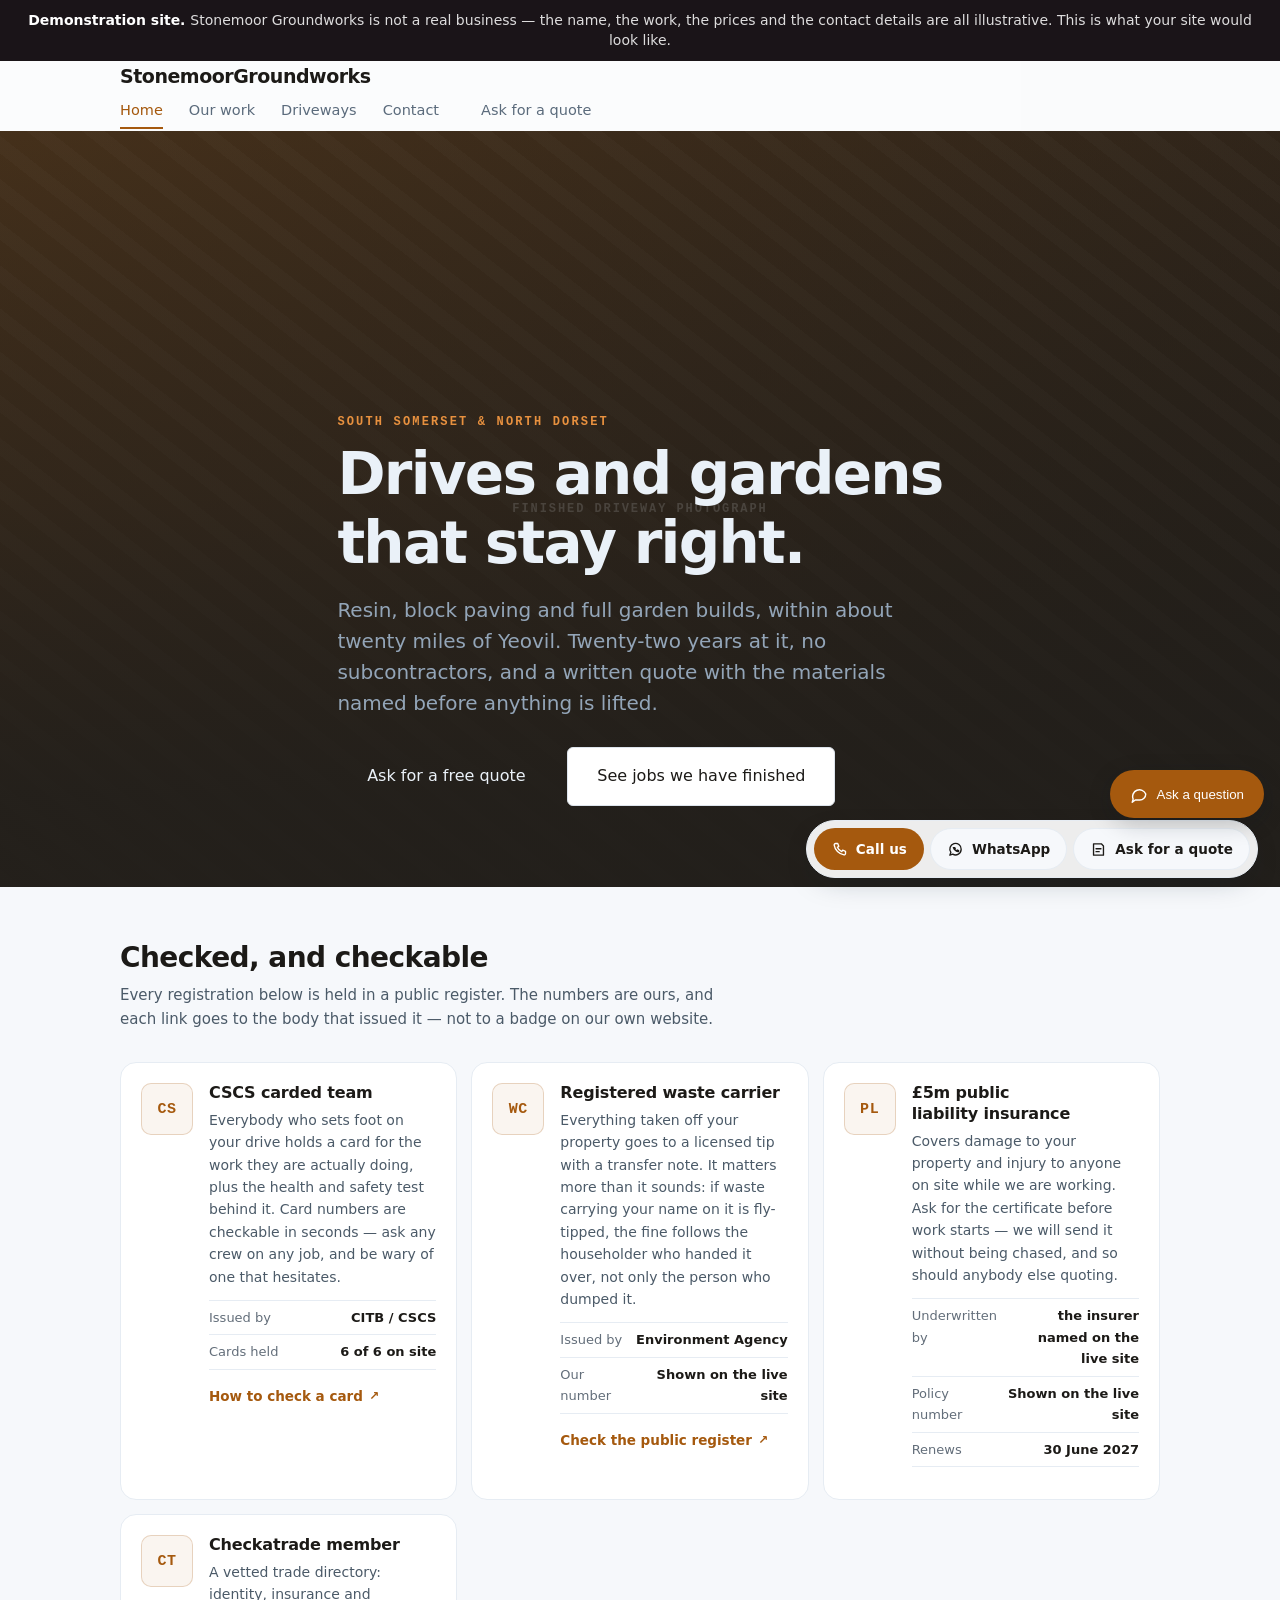
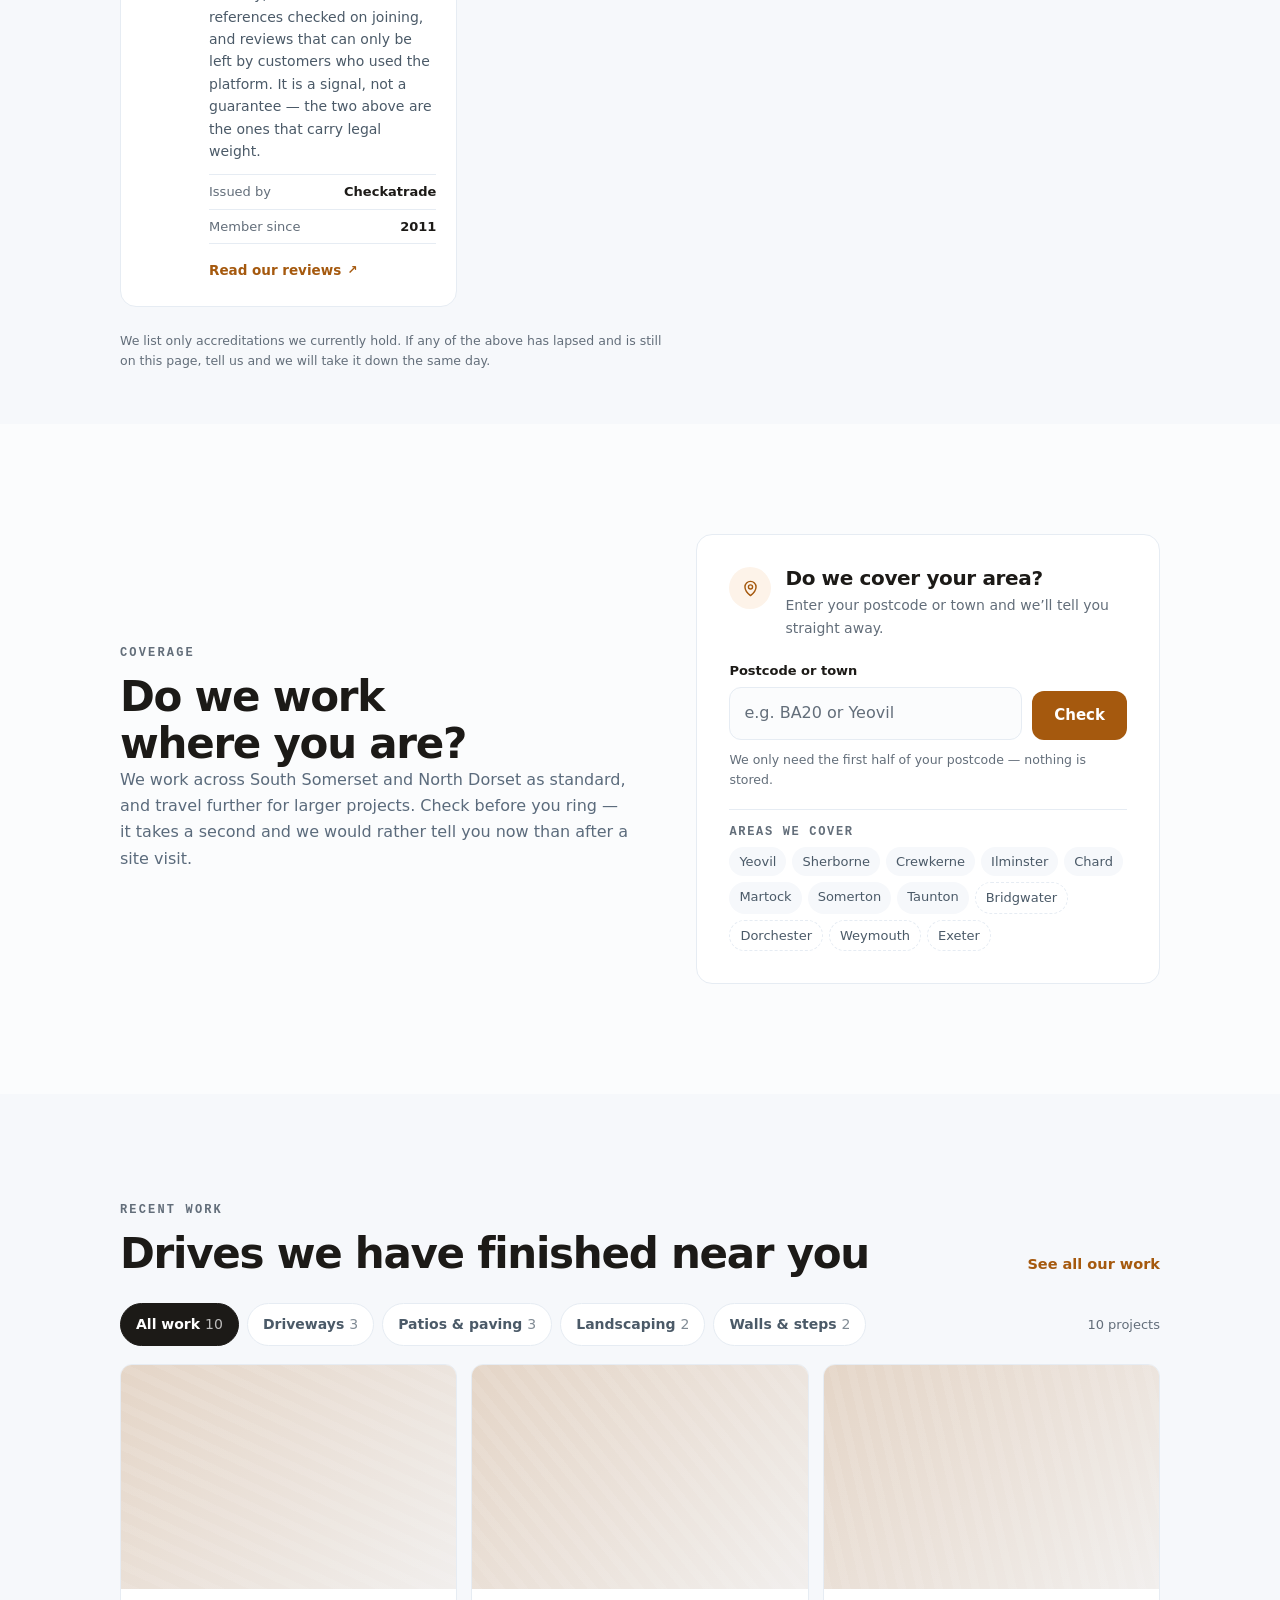
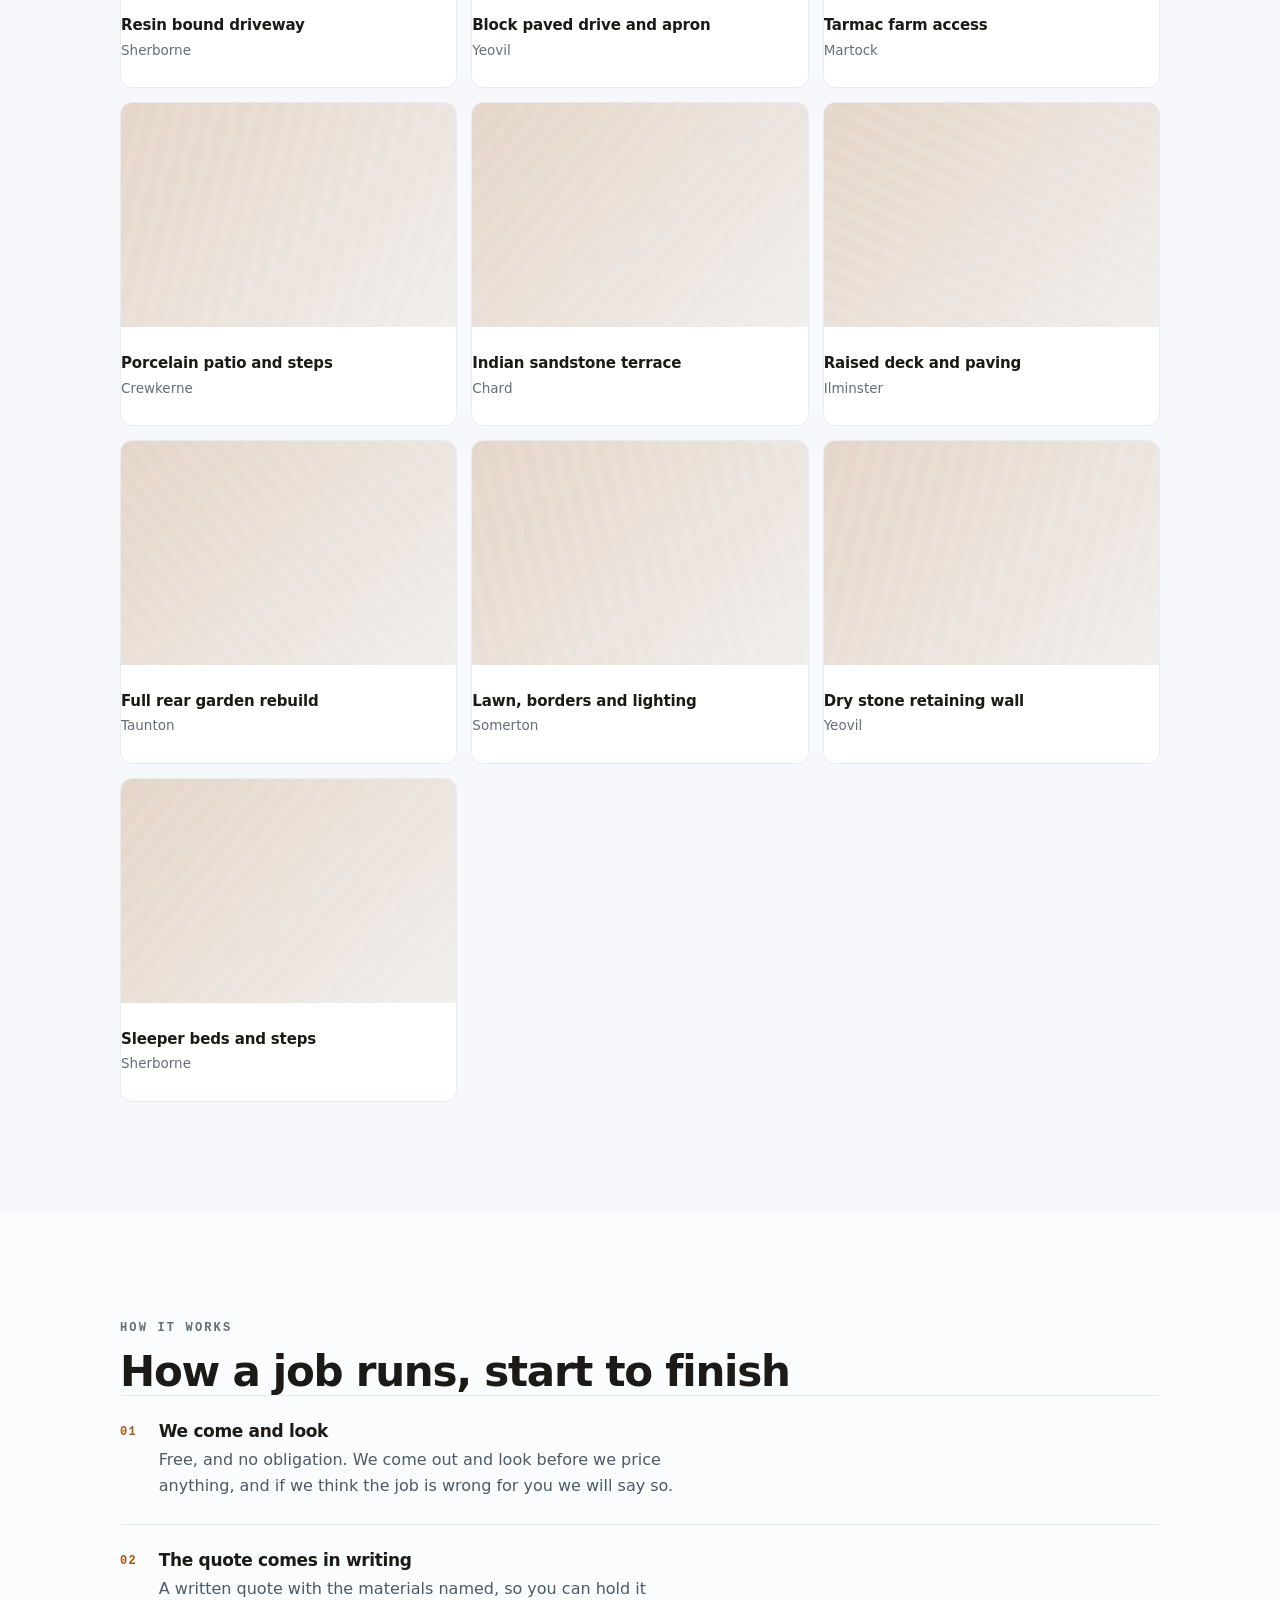
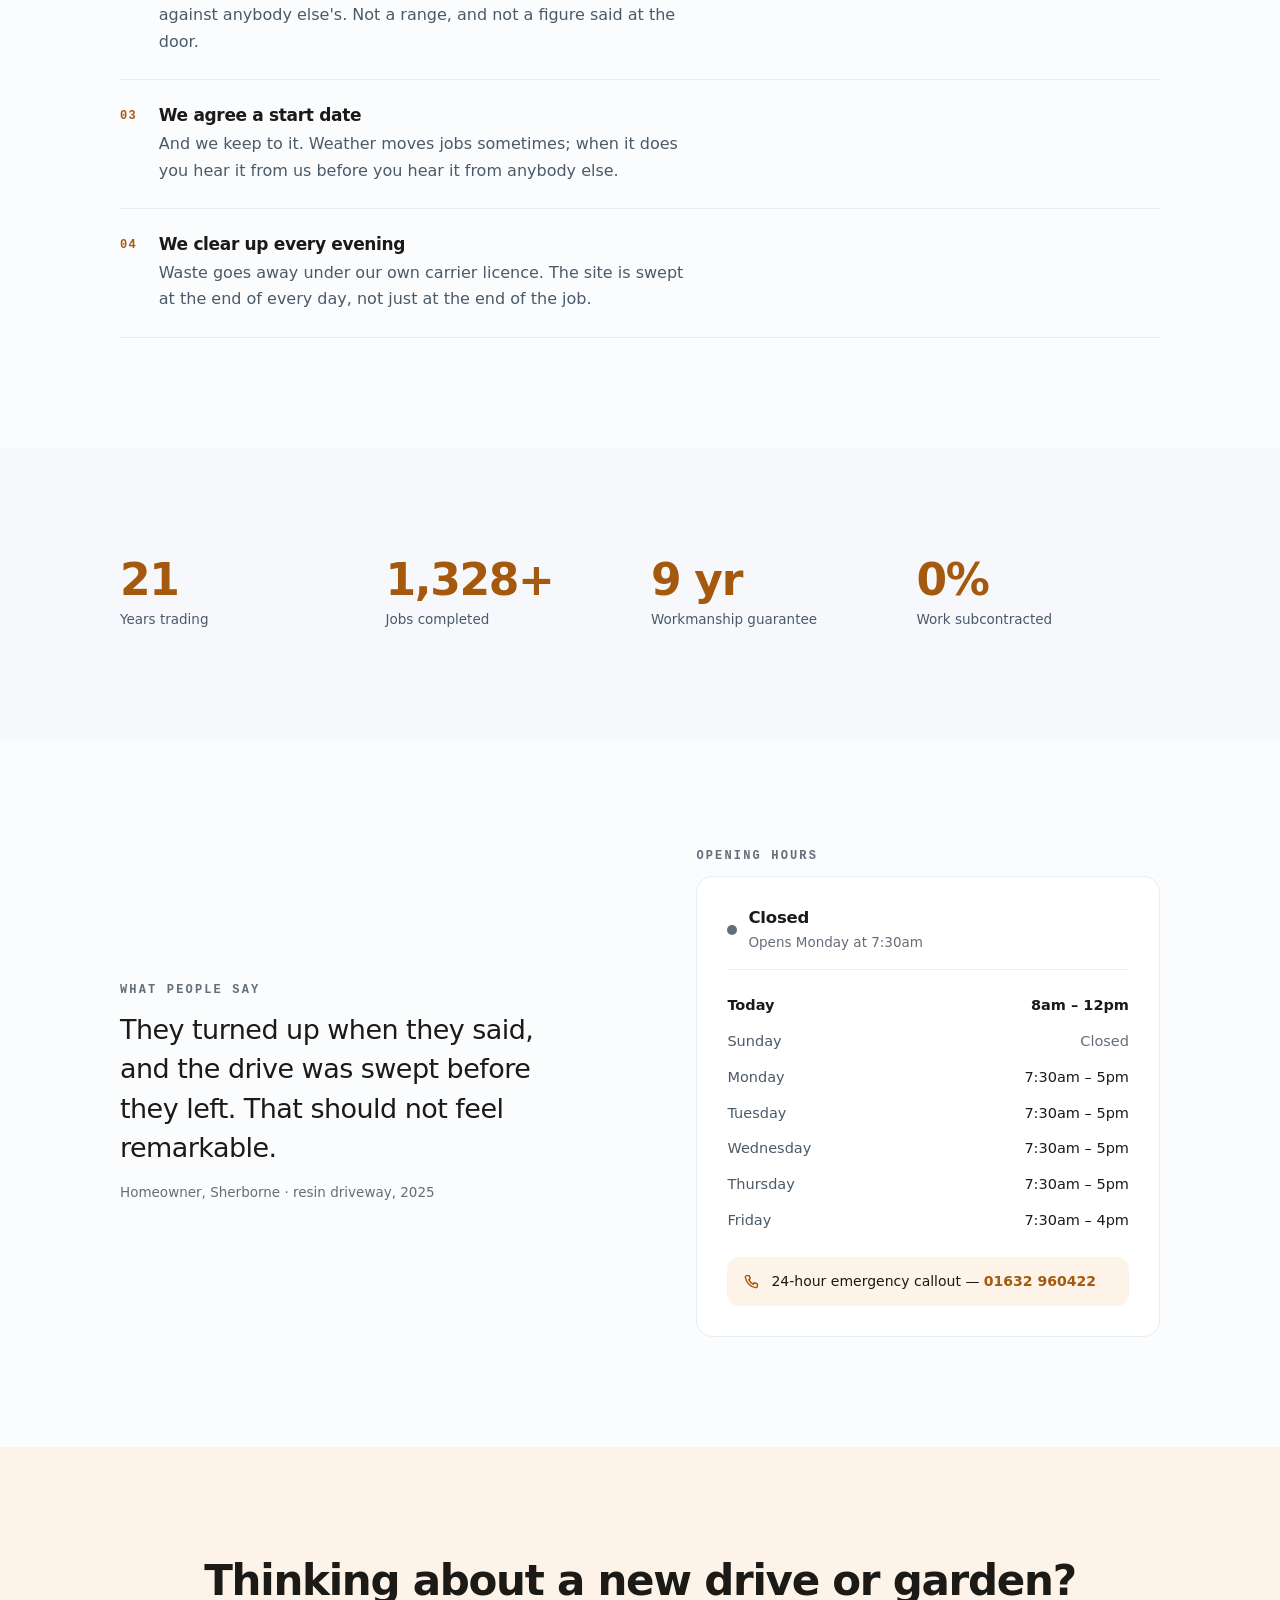
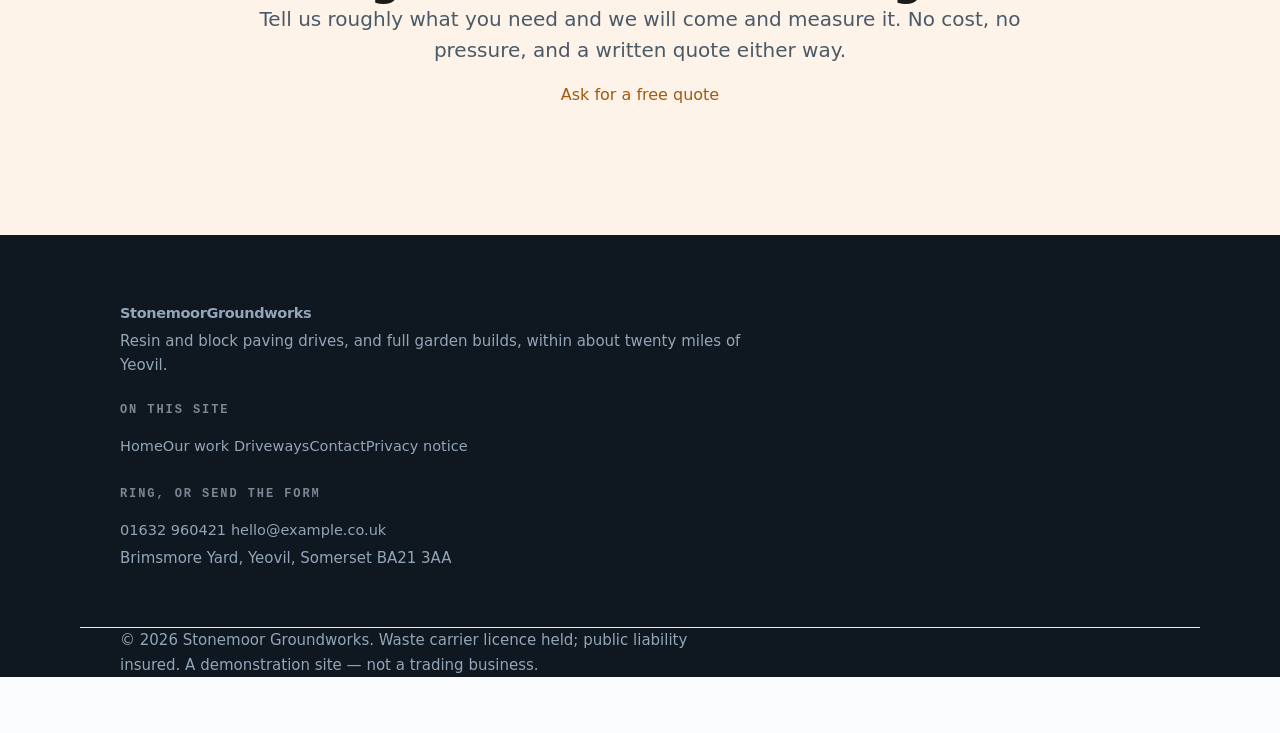
==== commit 2bf08ee0: "Stop missing favicon requests" ====
--- a/site/index.html
+++ b/site/index.html
@@ -4,6 +4,7 @@
 <meta charset="utf-8">
 <meta name="viewport" content="width=device-width,initial-scale=1">
 <title>Stonemoor Groundworks — Driveways, patios and landscaping in Yeovil</title>
+<link rel="icon" href="data:,">
 <meta name="description" content="Resin, block paving and full garden builds across South Somerset and North Dorset. Free written quotes, no obligation.">
 <link rel="stylesheet" href="assets/tokens.css">
 <link rel="stylesheet" href="assets/site.css">
